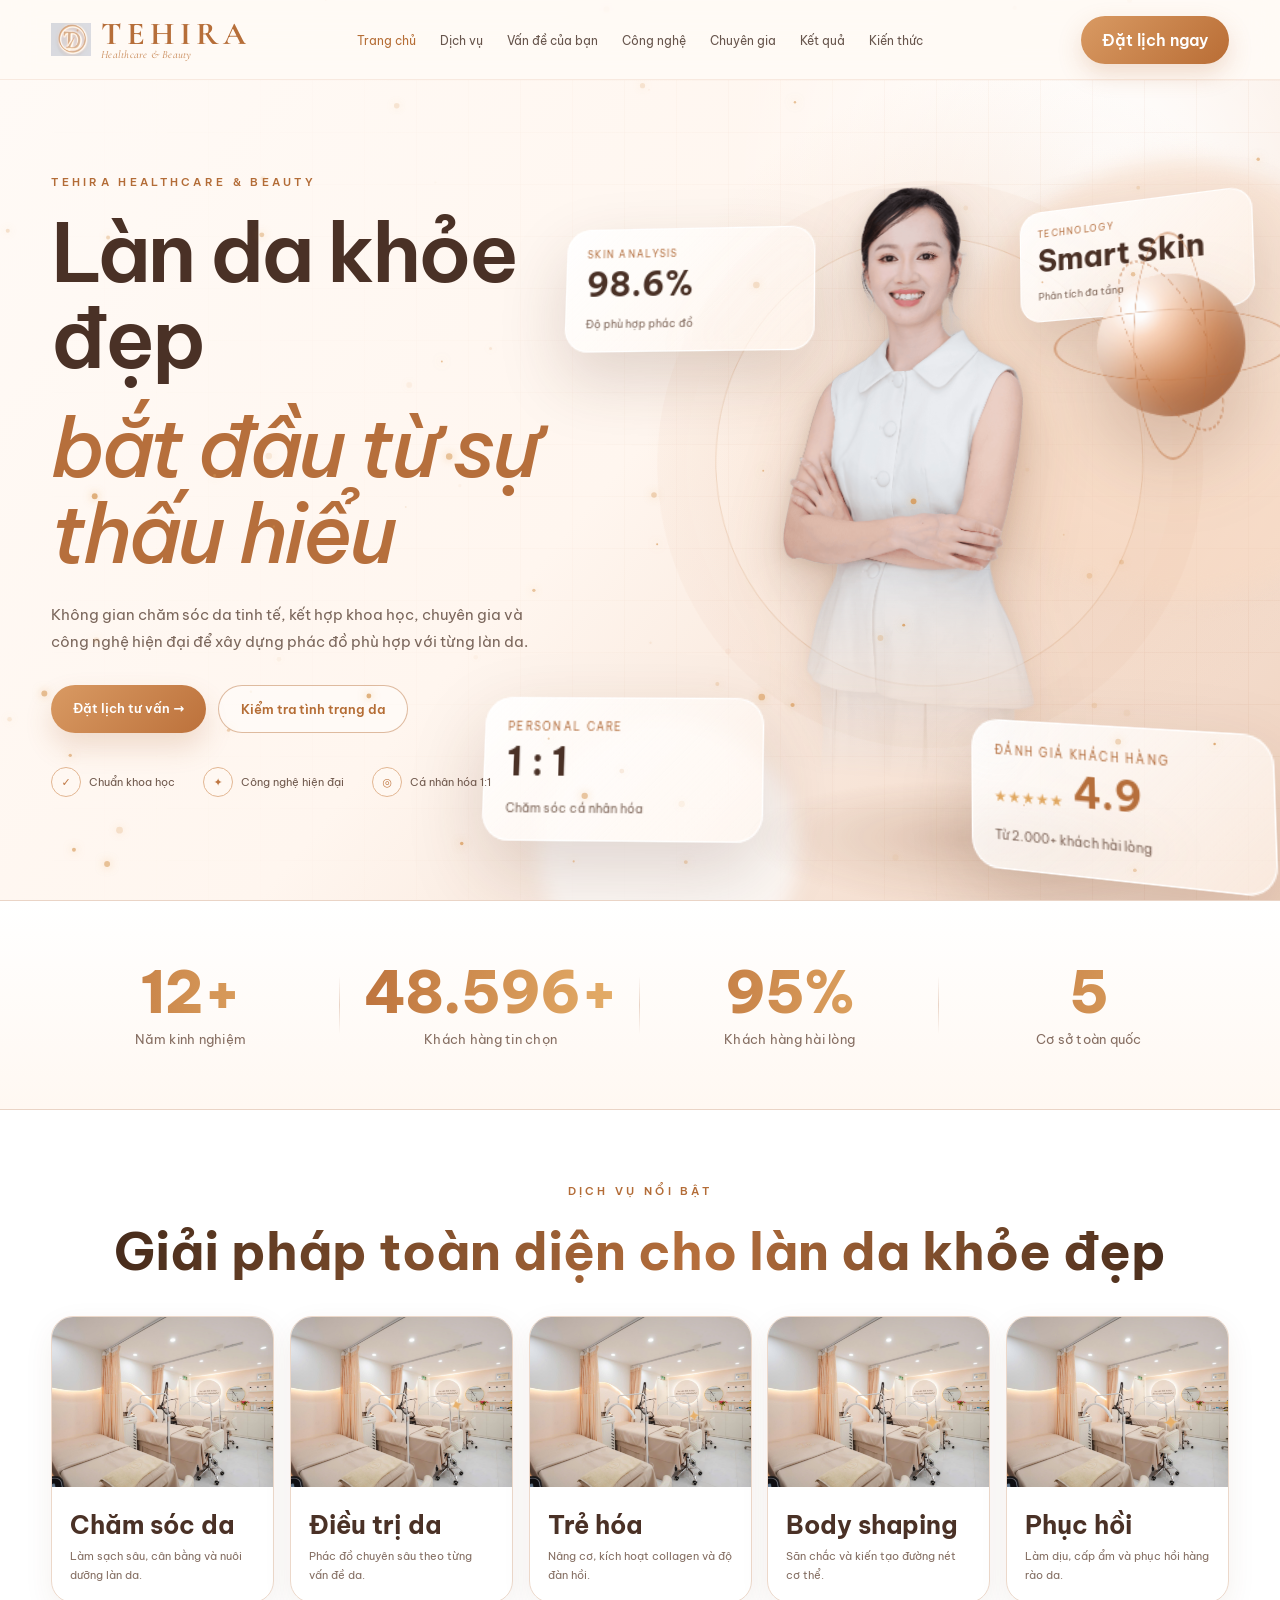
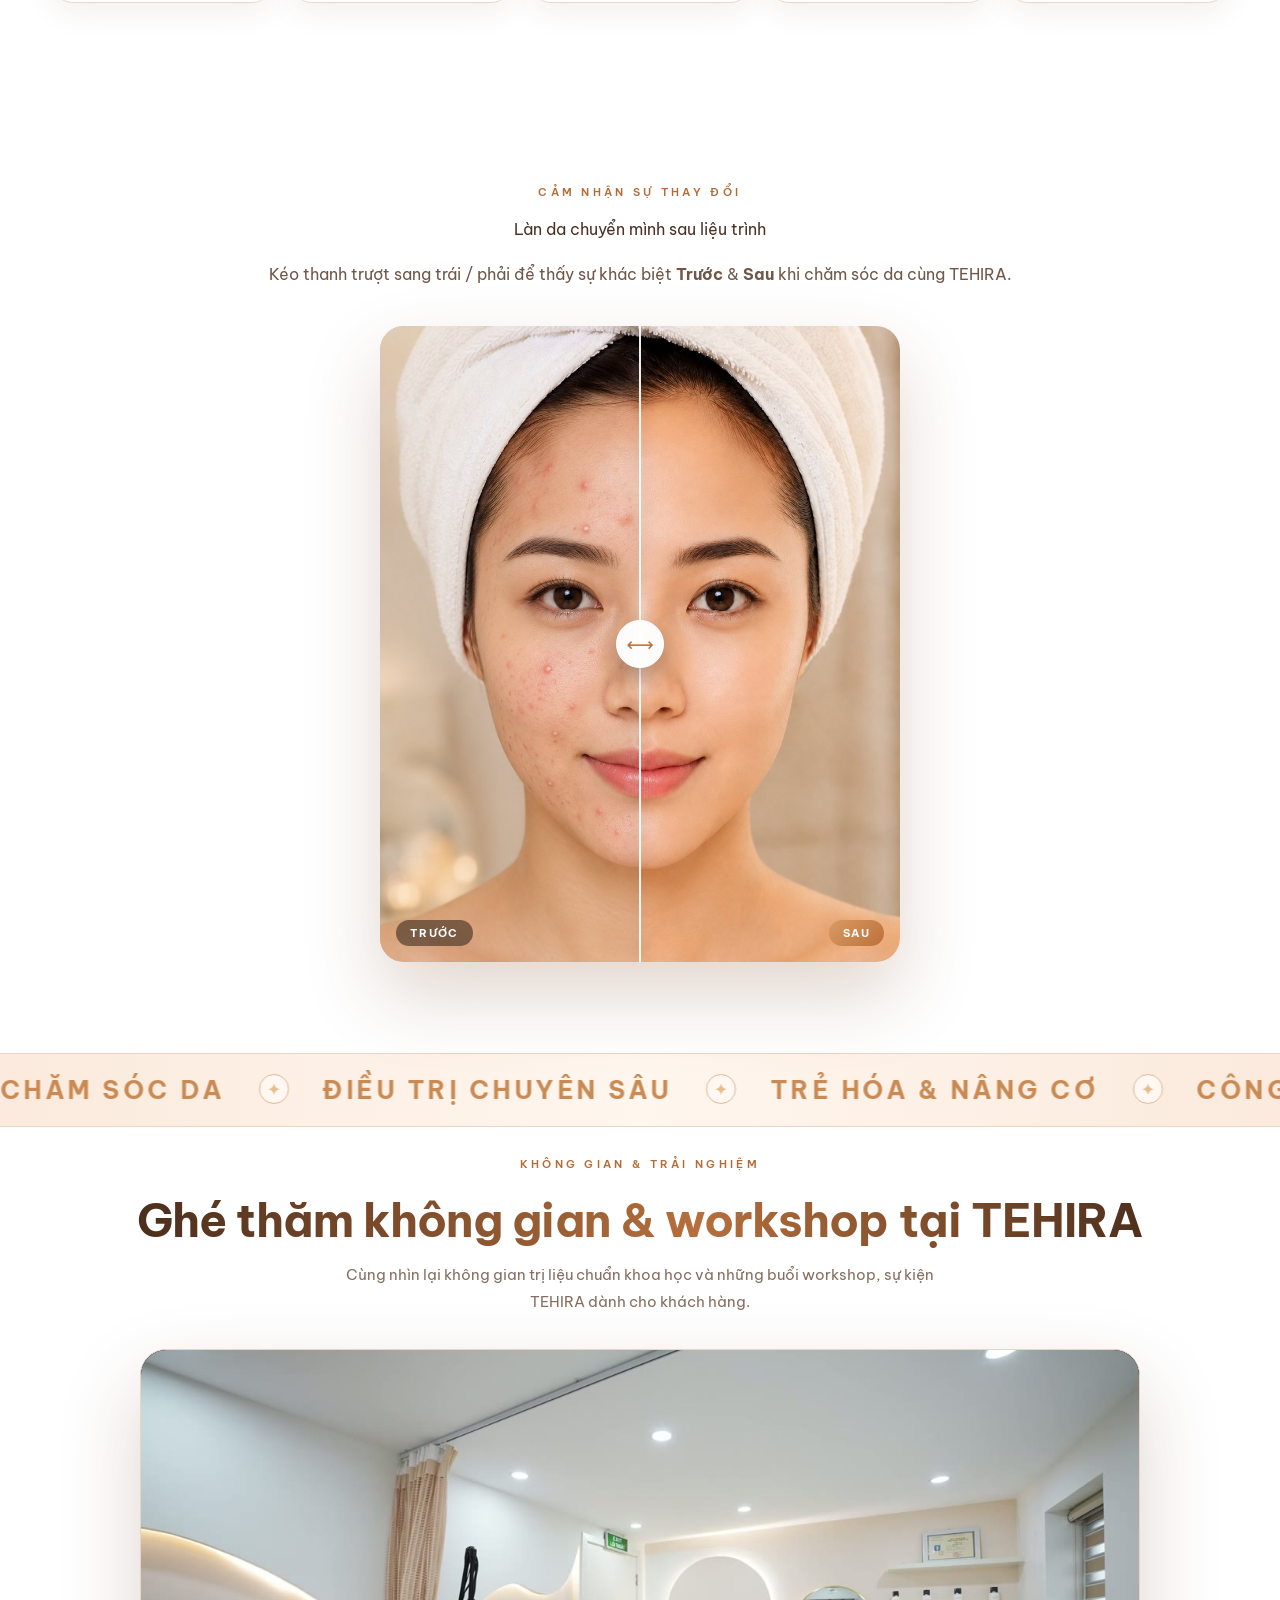
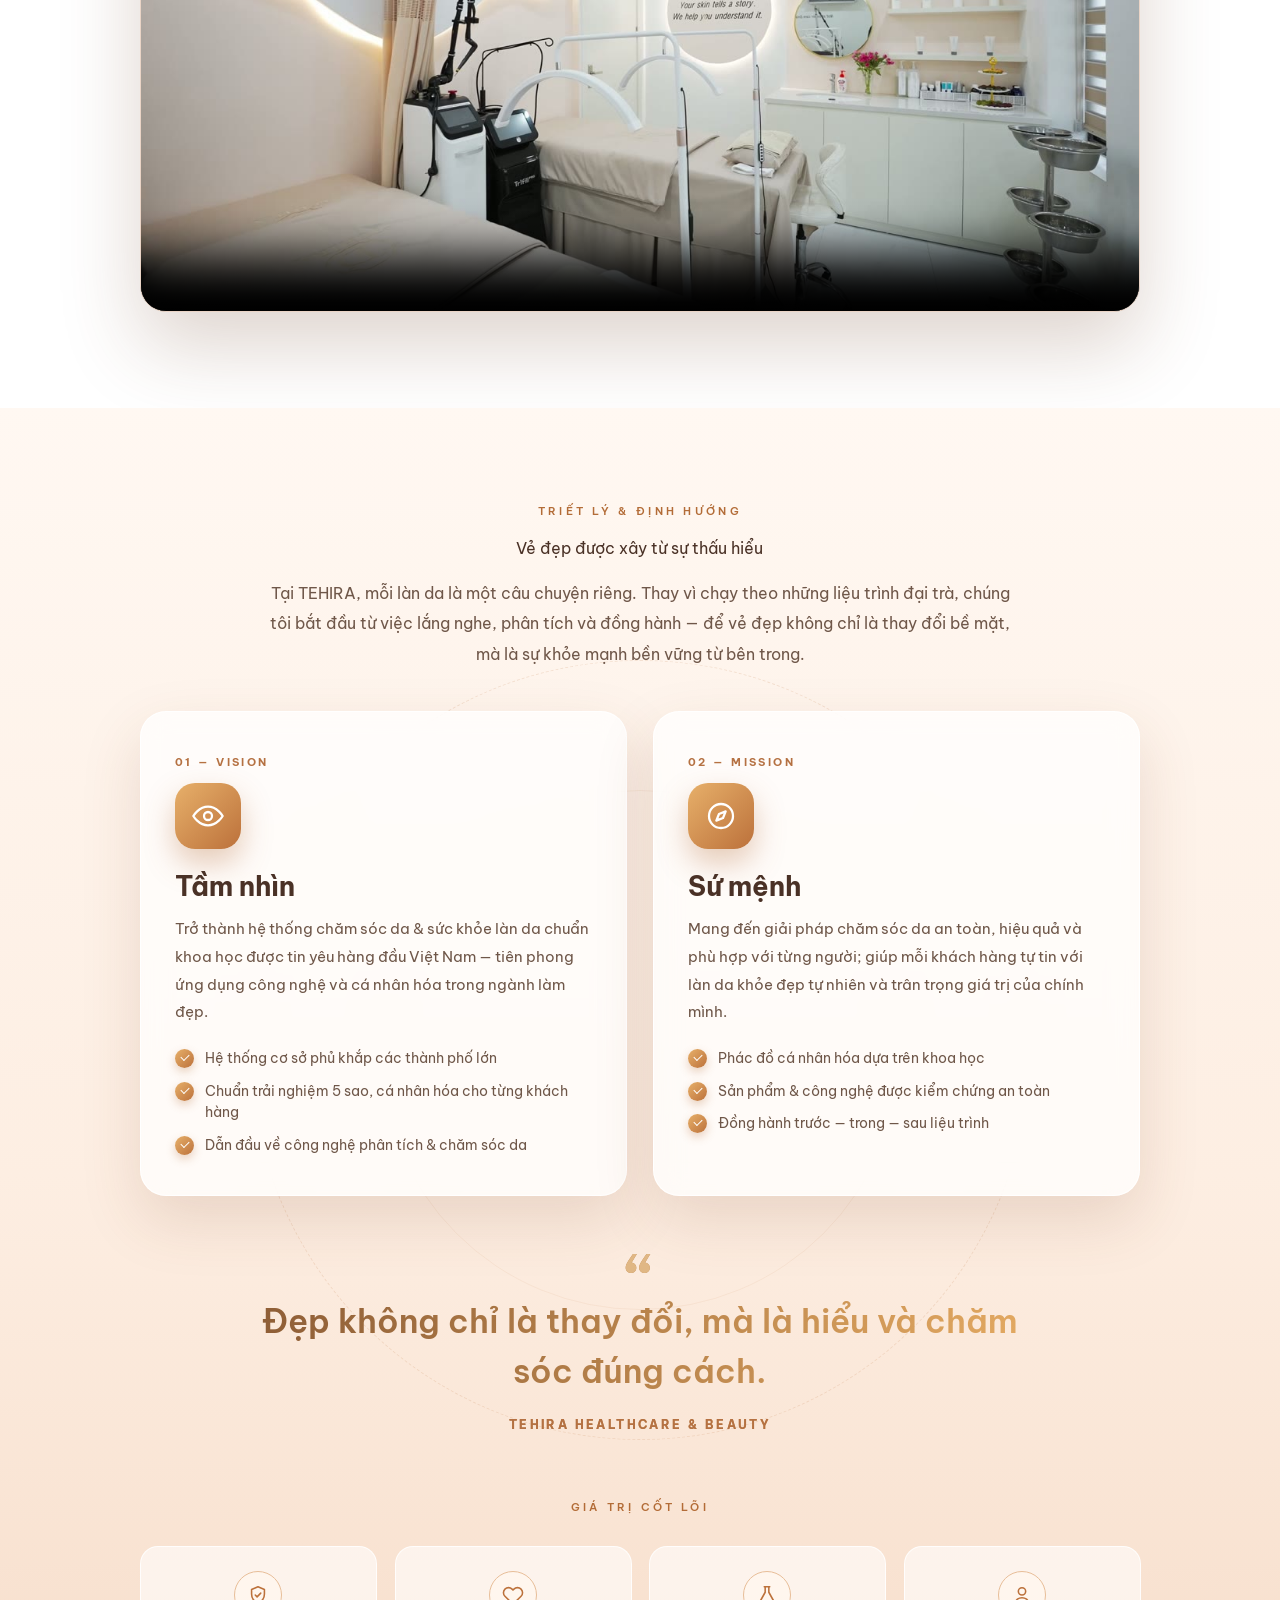
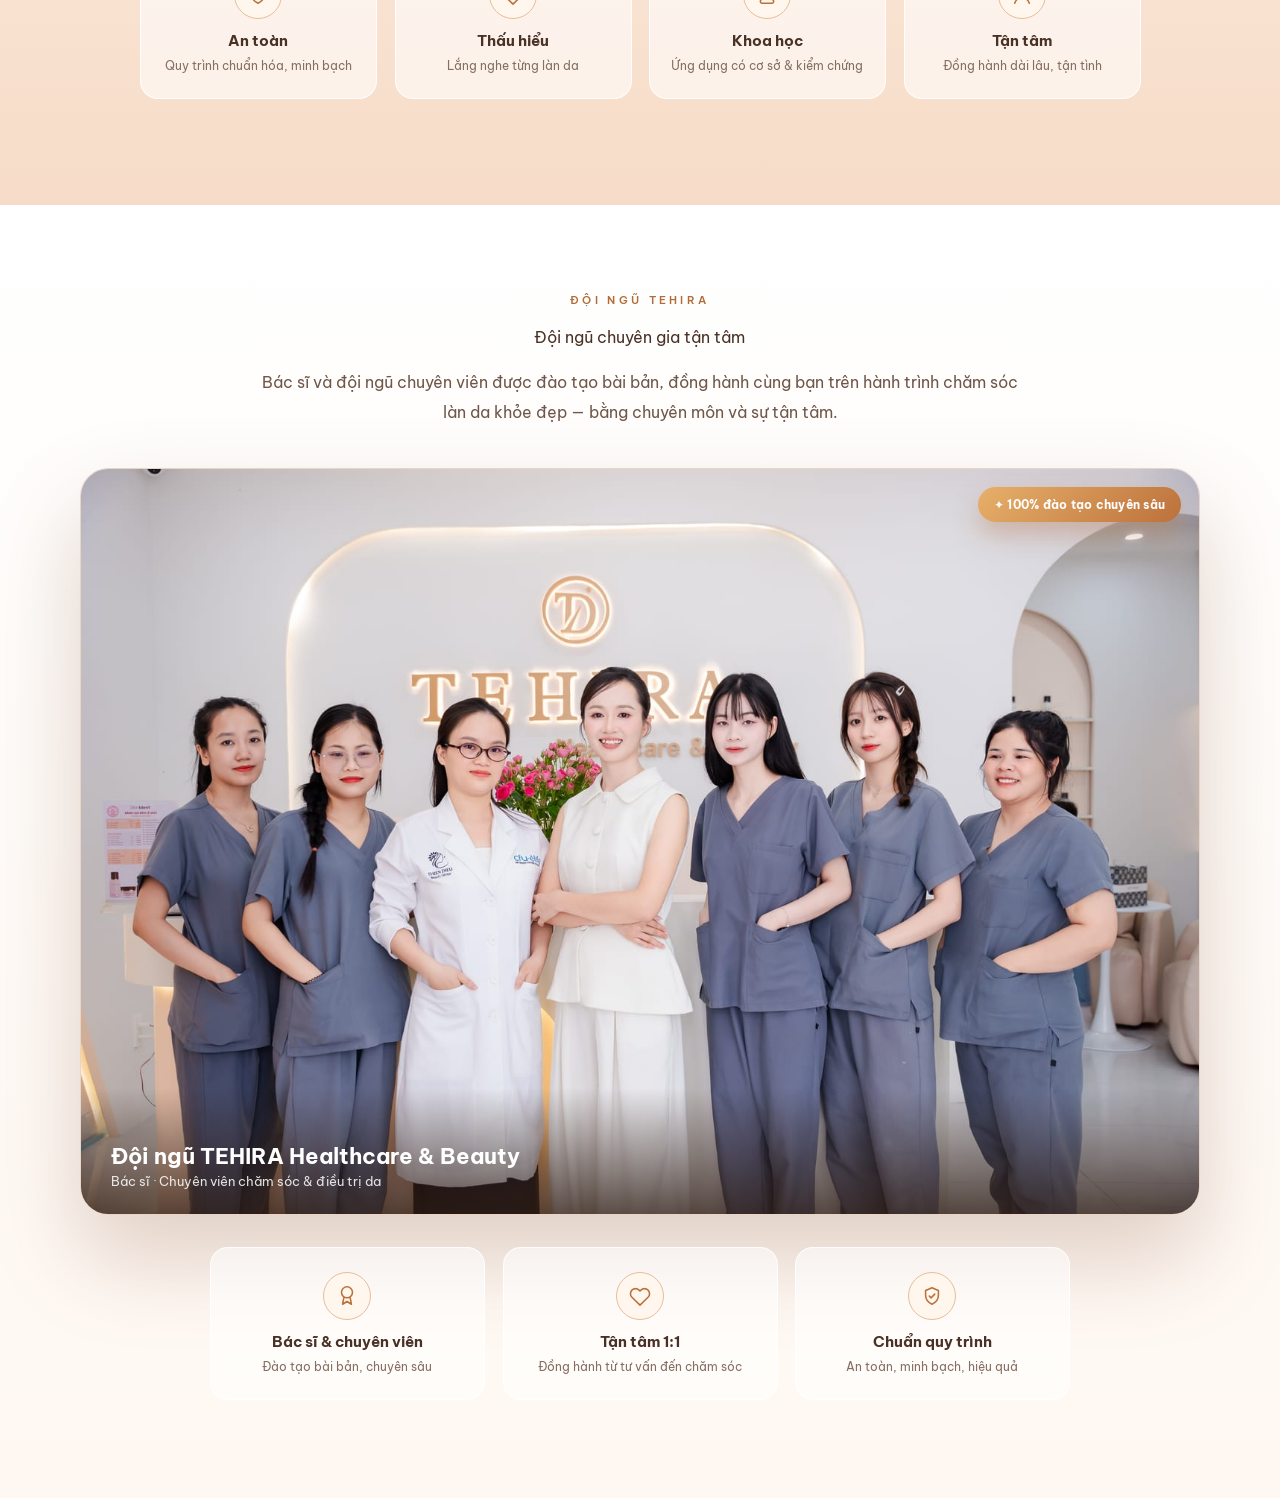
==== index.html @ 5f03ea93 "Noi gian dong tieu de hero (line-height 1.05) + tang khoang cach dong nghieng" ====
<!doctype html>
<html lang="vi">
<head>
<meta charset="utf-8" />
<meta name="viewport" content="width=device-width, initial-scale=1" />
<title>TEHIRA — 3D Hero V2</title>
<style>
@import url('https://fonts.googleapis.com/css2?family=Be+Vietnam+Pro:wght@300;400;500;600;700;800&family=Cormorant+Garamond:ital,wght@0,600;0,700;1,500;1,600&display=swap');
:root{--ivory:#fffaf6;--peach:#f5ded0;--gold:#c98954;--brown:#4a3126;--muted:#866e62;--line:#ead4c6}
*{box-sizing:border-box} html,body{margin:0;background:var(--ivory);color:var(--brown);font-family:'Be Vietnam Pro',system-ui,Arial,sans-serif} body{overflow-x:clip}
a{text-decoration:none;color:inherit}.container{width:min(1420px,92vw);margin:auto}
.header{height:80px;display:flex;align-items:center;border-bottom:1px solid rgba(201,137,84,.14);background:rgba(255,250,246,.9);backdrop-filter:blur(18px);position:sticky;top:0;z-index:100}
.nav{display:flex;align-items:center;gap:28px;position:relative;justify-content:space-between}.brand{display:flex;align-items:center;gap:10px}.brand img{width:40px;height:40px;object-fit:contain}.brand b{font-family:'Cormorant Garamond',Georgia,serif;font-weight:700;font-size:32px;letter-spacing:.16em;color:#b66e39;line-height:1}.brand small{display:block;font-family:'Cormorant Garamond',Georgia,serif;font-style:italic;font-size:11px;letter-spacing:.02em;color:#c5834e;margin-top:-2px}
.links{display:flex;gap:24px;font-size:12px;color:#67554c;position:absolute;left:50%;top:50%;transform:translate(-50%,-50%)}.links a:first-child{color:#b56d35}.book{padding:14px 21px;border-radius:999px;background:linear-gradient(135deg,#d99a63,#b96d35);color:#fff;font-weight:600;box-shadow:0 10px 25px rgba(185,109,53,.22)}
.hero{min-height:calc(100vh - 80px);display:flex;align-items:center;position:relative;isolation:isolate;overflow:hidden;background:
radial-gradient(circle at 78% 42%,rgba(232,173,128,.30),transparent 32%),
radial-gradient(circle at 86% 12%,#fff 0,rgba(255,255,255,0) 28%),
linear-gradient(130deg,#fffaf6 0%,#fff6ef 48%,#efd2bf 100%)}
.hero:before{content:"";position:absolute;inset:0;background-image:linear-gradient(rgba(188,113,61,.05) 1px,transparent 1px),linear-gradient(90deg,rgba(188,113,61,.05) 1px,transparent 1px);background-size:52px 52px;mask-image:linear-gradient(90deg,transparent 0,rgba(0,0,0,.4) 45%,#000 100%);z-index:-2}
.blob{position:absolute;border-radius:50%;filter:blur(10px);pointer-events:none}.blob.a{width:440px;height:440px;right:-120px;top:80px;background:rgba(247,219,197,.55)}.blob.b{width:260px;height:260px;left:42%;bottom:-80px;background:rgba(255,255,255,.75)}
.grid{display:grid;grid-template-columns:.9fr 1.1fr;gap:44px;align-items:center;padding:64px 0 72px}.copy{position:relative;z-index:12}.eyebrow{font-size:11px;font-weight:600;letter-spacing:.30em;color:#b36c37;margin-bottom:20px}.copy h1{font-family:'Be Vietnam Pro',sans-serif;font-size:clamp(58px,6.4vw,94px);font-weight:600;line-height:1.05;letter-spacing:-.035em;margin:0 0 25px}.copy h1 em{font-weight:500;color:#b66f3c;display:inline-block;margin-top:.28em}.lead{font-size:15px;line-height:1.8;max-width:620px;color:#7b675c}.actions{display:flex;gap:12px;margin-top:30px}.btn{padding:15px 22px;border-radius:999px;background:linear-gradient(135deg,#d99a63,#bc713b);color:#fff;font-weight:600;font-size:13px;box-shadow:0 14px 28px rgba(171,94,42,.19)}.btn.alt{background:rgba(255,255,255,.42);color:#b56d35;border:1px solid rgba(181,109,53,.45);box-shadow:none;backdrop-filter:blur(10px)}
.points{display:flex;gap:28px;margin-top:34px;font-size:11px;color:#70594d}.point{display:flex;gap:8px;align-items:center}.dot{width:30px;height:30px;border:1px solid #e2b692;border-radius:50%;display:grid;place-items:center;color:#bf7742;background:#fff8f2}

/* REAL, OBVIOUS CSS 3D SCENE */
.stage{height:min(720px,76vh);min-height:590px;position:relative;perspective:1100px;perspective-origin:48% 42%;cursor:grab;touch-action:pan-y}.stage:active{cursor:grabbing}
.scene{position:absolute;inset:4% 1% 2%;transform-style:preserve-3d;transform:rotateX(6deg) rotateY(-12deg);will-change:transform;transition:transform .06s linear}
.floor{position:absolute;left:8%;right:2%;bottom:2%;height:42%;transform:rotateX(72deg) translateZ(-120px);transform-origin:bottom;background:radial-gradient(ellipse at center,rgba(125,70,38,.20),transparent 64%);filter:blur(2px);opacity:.9}
.halo{position:absolute;left:11%;top:6%;width:76%;height:76%;border:1px solid rgba(201,137,84,.26);border-radius:50%;transform:translateZ(-90px) rotateY(10deg);box-shadow:0 0 0 32px rgba(255,255,255,.04),0 0 0 64px rgba(201,137,84,.04)}
.panel{position:absolute;left:13%;top:5%;width:74%;height:90%;transform-style:preserve-3d;transform:translateZ(60px)}
.panel:before,.panel:after{display:none}
.panel img{width:100%;height:100%;display:block;object-fit:contain;object-position:center bottom;filter:drop-shadow(0 26px 30px rgba(100,54,30,.22)) drop-shadow(0 4px 8px rgba(100,54,30,.14));-webkit-mask-image:linear-gradient(to bottom,#000 62%,rgba(0,0,0,.35) 84%,transparent 97%);mask-image:linear-gradient(to bottom,#000 62%,rgba(0,0,0,.35) 84%,transparent 97%)}
.panel .wash,.panel .shine{display:none}
.logo-float{display:none;position:absolute;left:22%;top:16%;padding:10px 18px;border-radius:999px;background:rgba(255,249,245,.78);border:1px solid rgba(255,255,255,.9);backdrop-filter:blur(12px);transform:translateZ(165px);box-shadow:0 16px 35px rgba(83,46,26,.16);font-family:'Be Vietnam Pro',sans-serif;font-weight:700;letter-spacing:.16em;color:#a76539}
.orb{position:absolute;right:-4%;top:22%;width:175px;height:175px;transform-style:preserve-3d;transform:translateZ(235px);filter:drop-shadow(0 30px 28px rgba(104,57,31,.23));animation:floatOrb 4.7s ease-in-out infinite}@keyframes floatOrb{50%{transform:translateZ(235px) translateY(-18px)}}
.orb-core{position:absolute;inset:33px;border-radius:50%;background:radial-gradient(circle at 28% 25%,#fff 0 6%,#ffd9bf 18%,#e8a06f 52%,#a75e38 100%);box-shadow:inset -25px -30px 46px rgba(87,41,21,.26),inset 15px 15px 30px rgba(255,255,255,.7)}
.ring{position:absolute;inset:0;border:2px solid rgba(190,111,58,.44);border-radius:50%;transform-style:preserve-3d}.ring.r1{transform:rotateX(72deg);animation:r1 6s linear infinite}.ring.r2{transform:rotateY(72deg);animation:r2 8.5s linear infinite}.ring.r3{inset:16px;border-style:dashed;transform:rotateX(45deg) rotateY(58deg);animation:r3 10s linear infinite}@keyframes r1{to{transform:rotateX(72deg) rotateZ(360deg)}}@keyframes r2{to{transform:rotateY(72deg) rotateZ(-360deg)}}@keyframes r3{to{transform:rotateX(45deg) rotateY(58deg) rotateZ(360deg)}}
.card3d{position:absolute;width:205px;padding:15px 16px;border-radius:20px;background:linear-gradient(135deg,rgba(255,255,255,.90),rgba(255,245,237,.64));border:1px solid rgba(255,255,255,.94);backdrop-filter:blur(14px);box-shadow:0 22px 55px rgba(85,46,26,.18);transform-style:preserve-3d}.card3d small{display:block;color:#b57142;font-size:8px;letter-spacing:.16em}.card3d strong{display:block;font-family:'Be Vietnam Pro',sans-serif;font-size:27px;margin:3px 0}.card3d span{font-size:9px;color:#80685b}.c1{left:11%;top:19%;transform:translateZ(260px) rotateY(8deg);animation:f1 5s ease-in-out infinite}.c2{right:-2%;top:12%;transform:translateZ(115px) rotateY(-12deg);animation:f2 5.8s ease-in-out infinite}.c3{left:8%;bottom:8%;transform:translateZ(320px) rotateY(10deg);animation:f3 5.3s ease-in-out infinite}@keyframes f1{50%{transform:translateZ(260px) translateY(-14px) rotateY(8deg)}}@keyframes f2{50%{transform:translateZ(115px) translateY(12px) rotateY(-12deg)}}@keyframes f3{50%{transform:translateZ(320px) translateY(-12px) rotateY(10deg)}}.c4{right:1%;bottom:6%;transform:translateZ(300px) rotateY(-9deg);animation:f4 5.6s ease-in-out infinite}.c4 strong{color:#b66f3c}.c4 .stars{color:#e0a760;letter-spacing:2px}@keyframes f4{50%{transform:translateZ(300px) translateY(-13px) rotateY(-9deg)}}
.depth-label{display:none;position:absolute;right:6%;bottom:7%;transform:translateZ(360px);padding:9px 13px;border-radius:999px;background:#4d3127;color:#fff;font-size:9px;letter-spacing:.08em;box-shadow:0 14px 30px rgba(53,29,18,.26)}
.mouse-hint{position:absolute;right:1%;bottom:1%;font-size:10px;letter-spacing:.08em;color:#a56d4a;display:none;align-items:center;gap:8px}.mouse-hint i{width:34px;height:1px;background:#c78856;display:block}

.after{padding:74px 0 100px;background:#fff;position:relative}.after .eyebrow{text-align:center}
.orbit-fx{position:fixed;inset:0;pointer-events:none;overflow:visible;z-index:35}
.ostar{position:absolute;left:0;top:0;color:#e7b06a;text-shadow:0 0 11px rgba(224,167,96,.95),0 0 3px #fff;will-change:transform,opacity;line-height:1}
.service{transition:box-shadow .5s ease,transform .5s ease}
.service.sparkled{animation:cardPop .8s ease}
@keyframes cardPop{0%{box-shadow:0 10px 30px rgba(105,60,34,.07);transform:translateY(0)}38%{box-shadow:0 20px 48px rgba(190,111,58,.34),0 0 0 2px rgba(224,167,96,.4);transform:translateY(-6px)}100%{box-shadow:0 10px 30px rgba(105,60,34,.07);transform:translateY(0)}}
.video-sec{padding:30px 0 96px;background:#fff}
.video-sec .h2{font-family:'Be Vietnam Pro',sans-serif;font-size:clamp(30px,4vw,46px);font-weight:700;text-align:center;margin:6px 0 12px;letter-spacing:-.02em}
.video-sec .lead{max-width:640px;margin:0 auto;text-align:center;color:var(--muted)}
.video-wrap{position:relative;max-width:1000px;margin:34px auto 0;border-radius:26px;overflow:hidden;background:#1a1310;box-shadow:0 34px 80px rgba(105,60,34,.22);border:1px solid var(--line);aspect-ratio:16/9}
.video-wrap video{width:100%;height:100%;display:block;object-fit:cover}
@media(max-width:700px){.video-wrap{border-radius:18px}}.after h2{font-family:'Be Vietnam Pro',sans-serif;font-size:52px;text-align:center;margin:0 0 32px}.services{display:grid;grid-template-columns:repeat(5,1fr);gap:16px}.service{border:1px solid #ecd8ca;border-radius:22px;overflow:hidden;background:#fff;box-shadow:0 10px 30px rgba(105,60,34,.07)}.service img{width:100%;height:170px;object-fit:cover}.service div{padding:18px}.service h3{font-family:'Be Vietnam Pro',sans-serif;font-size:25px;margin:0 0 6px}.service p{font-size:11px;line-height:1.7;color:#846e62;margin:0}
@media(max-width:1050px){.links{display:none}.grid{grid-template-columns:1fr}.copy{text-align:center}.lead{margin:auto}.actions,.points{justify-content:center}.stage{height:620px}.scene{inset:0 4%}.copy h1{font-size:68px}}
@media(max-width:700px){.brand b{font-size:24px}.book{padding:11px 15px}.hero{min-height:auto}.grid{padding-top:40px}.copy h1{font-size:52px}.points{flex-wrap:wrap}.stage{height:470px;min-height:470px}.panel{left:11%;top:13%;width:78%;height:68%}.card3d{width:155px;padding:10px}.c1{left:0}.c2{right:0}.c3{left:4%;bottom:5%}.orb{width:130px;height:130px}.orb-core{inset:22px}.services{grid-template-columns:1fr 1fr}.service:last-child{display:none}}
/* ===== WOW LAYER: chuyển động toàn trang · reveal khi cuộn · ánh sáng theo con trỏ ===== */
html{scroll-behavior:smooth}
.scroll-prog{position:fixed;top:0;left:0;height:3px;width:0;z-index:200;background:linear-gradient(90deg,#e9c58f,#bc713b);box-shadow:0 0 14px rgba(191,119,66,.65);transition:width .12s linear}
.blob.a{animation:floatA 15s ease-in-out infinite}
.blob.b{animation:floatB 19s ease-in-out infinite}
@keyframes floatA{50%{transform:translate(-26px,34px) scale(1.08)}}
@keyframes floatB{50%{transform:translate(30px,-28px) scale(1.1)}}
/* Reveal khi cuộn */
.js [data-reveal]{opacity:0;transform:translateY(40px);transition:opacity 1.05s cubic-bezier(.2,.7,.15,1),transform 1.05s cubic-bezier(.2,.7,.15,1);will-change:opacity,transform}
.js [data-reveal="scale"]{transform:scale(.9)}
.js [data-reveal="left"]{transform:translateX(-48px)}
.js [data-reveal].in{opacity:1;transform:none}
/* Tiêu đề gradient sang trọng */
.after h2,.video-sec .h2{background:linear-gradient(92deg,#3a2418,#b66f3c 55%,#3a2418);-webkit-background-clip:text;background-clip:text;color:transparent}
/* Thẻ dịch vụ: nghiêng 3D + sheen theo chuột */
.services{perspective:1100px}
.service{position:relative;transition:transform .3s cubic-bezier(.2,.7,.2,1),box-shadow .35s ease;transform-style:preserve-3d}
.service:hover{box-shadow:0 34px 66px rgba(150,85,45,.24)}
.service .glow{position:absolute;inset:0;border-radius:22px;background:radial-gradient(240px 180px at var(--mx,50%) var(--my,10%),rgba(255,244,228,.5),transparent 62%);opacity:0;transition:opacity .3s;pointer-events:none;z-index:3}
.service:hover .glow{opacity:1}
.service img,.service>div{position:relative;z-index:1}
/* Entrance hero */
.js .hero .copy>*{opacity:0;transform:translateY(28px);animation:heroUp 1s cubic-bezier(.2,.7,.15,1) forwards}
.js .hero .copy>*:nth-child(2){animation-delay:.12s}
.js .hero .copy>*:nth-child(3){animation-delay:.22s}
.js .hero .copy>*:nth-child(4){animation-delay:.32s}
.js .hero .copy>*:nth-child(5){animation-delay:.42s}
.js .hero .stage{opacity:0;animation:heroFade 1.3s ease .25s forwards}
@keyframes heroUp{to{opacity:1;transform:none}}
@keyframes heroFade{to{opacity:1}}
@media(prefers-reduced-motion:reduce){.blob.a,.blob.b{animation:none!important}.js [data-reveal]{opacity:1!important;transform:none!important}.js .hero .copy>*,.js .hero .stage{opacity:1!important;animation:none!important;transform:none!important}}
/* ===== WOW LAYER 2: đếm số · con trỏ tuỳ biến · nút nam châm · tiêu đề theo chữ · marquee ===== */
.stats-band{background:linear-gradient(180deg,#fff,#fff8f2);padding:62px 0;border-top:1px solid var(--line);border-bottom:1px solid var(--line);position:relative;z-index:1}
.stats-band .container{display:grid;grid-template-columns:repeat(4,1fr);gap:20px}
.stat-item{text-align:center;position:relative}
.stat-item:not(:last-child)::after{content:"";position:absolute;right:-10px;top:50%;transform:translateY(-50%);width:1px;height:58px;background:linear-gradient(transparent,var(--line),transparent)}
.stat-item .num{font-family:'Be Vietnam Pro',sans-serif;font-weight:800;font-size:clamp(34px,4.6vw,58px);line-height:1;background:linear-gradient(92deg,#bc713b,#e6b06a);-webkit-background-clip:text;background-clip:text;color:transparent;letter-spacing:-.02em}
.stat-item .lbl{margin-top:10px;font-size:13px;color:var(--muted);letter-spacing:.02em}
@media(max-width:760px){.stats-band .container{grid-template-columns:1fr 1fr;gap:34px 20px}.stat-item:nth-child(2)::after{display:none}}
.marquee{overflow:hidden;padding:20px 0;background:linear-gradient(90deg,#fbeadd,#fff6ee,#fbeadd);border-top:1px solid var(--line);border-bottom:1px solid var(--line);--mq:40s}
.marquee-track{display:inline-flex;gap:34px;white-space:nowrap;will-change:transform;animation:mq var(--mq) linear infinite}
.marquee-track span{font-family:'Be Vietnam Pro',sans-serif;font-weight:700;font-size:clamp(15px,2.1vw,25px);color:#c98a54;letter-spacing:.14em}
.marquee-track .dot{color:#e6bd8c;letter-spacing:0;line-height:1;font-size:15px;text-indent:0}
.marquee:hover .marquee-track{animation-play-state:paused}
@keyframes mq{to{transform:translateX(-50%)}}
.btn{transition:transform .18s ease-out,box-shadow .3s ease}
.js .hero h1 .w{display:inline-block;opacity:0;transform:translateY(48px) rotate(3deg);animation:wordUp .95s cubic-bezier(.2,.75,.2,1) forwards}
@keyframes wordUp{to{opacity:1;transform:none}}
@media(prefers-reduced-motion:reduce){.marquee-track{animation:none!important}.js .hero h1 .w{opacity:1!important;transform:none!important;animation:none!important}}
/* ===== WOW LAYER 3: Tầm nhìn – Sứ mệnh · bụi vàng · vòng xoay ===== */
.js [data-reveal="right"]{transform:translateX(48px)}
.stardust{position:fixed;inset:0;pointer-events:none;z-index:1}
.vm-sec{position:relative;overflow:hidden;padding:96px 0 106px;background:linear-gradient(180deg,#fff8f2,#fdeee2 55%,#f6dcc8)}
.vm-sec .eyebrow{color:#b36c37}
.vm-orbit{position:absolute;top:46%;left:50%;width:780px;height:780px;transform:translate(-50%,-50%);pointer-events:none;opacity:.55;z-index:0}
.vm-orbit::before,.vm-orbit::after{content:"";position:absolute;inset:0;border-radius:50%;border:1px dashed rgba(191,119,66,.30);animation:spin 60s linear infinite}
.vm-orbit::after{inset:130px;border-style:solid;border-color:rgba(191,119,66,.15);animation:spin 42s linear infinite reverse}
@keyframes spin{to{transform:rotate(360deg)}}
.vm-grid{display:grid;grid-template-columns:1fr 1fr;gap:26px;max-width:1000px;margin:42px auto 0;position:relative;z-index:2}
.vm-card{background:rgba(255,255,255,.74);backdrop-filter:blur(14px);border:1px solid rgba(255,255,255,.92);border-radius:26px;padding:38px 34px;box-shadow:0 24px 60px rgba(120,68,38,.15);transition:transform .35s cubic-bezier(.2,.7,.2,1),box-shadow .35s ease}
.vm-card:hover{transform:translateY(-8px);box-shadow:0 42px 82px rgba(150,85,45,.24)}
.vm-ico{width:66px;height:66px;border-radius:20px;display:grid;place-items:center;background:linear-gradient(135deg,#e7b06a,#bc713b);color:#fff;box-shadow:0 14px 30px rgba(180,105,53,.34);margin-bottom:20px;animation:floatIco 4.6s ease-in-out infinite}
.vm-ico svg{width:32px;height:32px}
.vm-card:nth-child(2) .vm-ico{animation-delay:-2.2s}
@keyframes floatIco{50%{transform:translateY(-10px) rotate(-4deg)}}
.vm-card h3{font-family:'Be Vietnam Pro',sans-serif;font-size:27px;font-weight:700;margin:0 0 12px;color:#4a3126}
.vm-card p{font-size:15px;line-height:1.85;color:#6f5749;margin:0}
.values{display:grid;grid-template-columns:repeat(4,1fr);gap:18px;max-width:1000px;margin:32px auto 0;position:relative;z-index:2}
.value{text-align:center;background:rgba(255,255,255,.58);border:1px solid rgba(255,255,255,.82);border-radius:18px;padding:24px 14px;transition:transform .3s ease,background .3s ease,box-shadow .3s ease}
.value:hover{transform:translateY(-6px);background:#fff;box-shadow:0 20px 44px rgba(150,85,45,.16)}
.value .vi{width:48px;height:48px;margin:0 auto 12px;border-radius:50%;display:grid;place-items:center;background:#fff6ee;border:1px solid #e7bd98;color:#bc713b;animation:floatIco 5s ease-in-out infinite}
.value .vi svg{width:22px;height:22px}
.value:nth-child(2) .vi{animation-delay:-1.2s}.value:nth-child(3) .vi{animation-delay:-2.4s}.value:nth-child(4) .vi{animation-delay:-3.6s}
.value b{display:block;font-size:15px;color:#4a3126;margin-bottom:4px}
.value span{font-size:12px;color:var(--muted)}
@media(max-width:760px){.vm-grid{grid-template-columns:1fr}.values{grid-template-columns:1fr 1fr}.vm-orbit{width:520px;height:520px}}
@media(prefers-reduced-motion:reduce){.vm-orbit::before,.vm-orbit::after,.vm-ico,.value .vi{animation:none!important}.stardust{display:none}}
.vm-lead{max-width:760px;margin:20px auto 4px;text-align:center;font-size:16px;line-height:1.9;color:#6f5749;position:relative;z-index:2}
.vm-tag{display:inline-block;font-size:11px;font-weight:700;letter-spacing:.22em;color:#b57142;margin-bottom:14px}
.vm-list{list-style:none;margin:22px 0 0;padding:0;display:grid;gap:11px}
.vm-list li{position:relative;padding-left:30px;font-size:14px;line-height:1.55;color:#6f5749}
.vm-list li::before{content:"";position:absolute;left:0;top:1px;width:19px;height:19px;border-radius:50%;background:linear-gradient(135deg,#e7b06a,#bc713b);box-shadow:0 4px 10px rgba(180,105,53,.3)}
.vm-list li::after{content:"";position:absolute;left:6px;top:6px;width:7px;height:4px;border-left:1.7px solid #fff;border-bottom:1.7px solid #fff;transform:rotate(-45deg)}
.vm-quote{position:relative;z-index:2;max-width:840px;margin:58px auto;text-align:center;padding:8px 20px;font-family:'Be Vietnam Pro',sans-serif;font-size:clamp(22px,3vw,33px);font-weight:600;line-height:1.5;background:linear-gradient(92deg,#8a5a34,#e6ac63,#8a5a34);background-size:200% auto;-webkit-background-clip:text;background-clip:text;color:transparent;animation:shimmer 6s linear infinite}
@keyframes shimmer{to{background-position:200% center}}
.vm-quote .qm{display:block;font-size:66px;line-height:.5;color:#e0b784;-webkit-text-fill-color:#e0b784;margin-bottom:2px}
.vm-quote cite{display:block;margin-top:20px;font-size:12px;font-weight:700;letter-spacing:.2em;font-style:normal;color:#b57142;-webkit-text-fill-color:#b57142}
@media(prefers-reduced-motion:reduce){.vm-quote{animation:none!important}}
/* ===== WOW LAYER 4: preloader · before/after · cursor sparkle ===== */
.no-scroll{overflow:hidden!important}
.preloader{position:fixed;inset:0;z-index:9999;background:radial-gradient(120% 120% at 50% 42%,#fffaf6,#f6ddc9 68%,#e9cbb2);display:flex;flex-direction:column;align-items:center;justify-content:center;gap:14px;transition:opacity .85s ease,transform .85s cubic-bezier(.7,0,.3,1)}
.preloader.done{opacity:0;transform:scale(1.05);pointer-events:none}
.pl-canvas{width:min(680px,92vw);height:230px;display:block}
.pl-sub{font-size:12px;letter-spacing:.42em;color:#b57142;font-weight:600;opacity:0;animation:plSub 1s ease 1.2s forwards}
.pl-skip{position:absolute;bottom:26px;font-size:11px;letter-spacing:.18em;color:#c8a17f;opacity:0;animation:plSub 1s ease 2s forwards}
@keyframes plSub{to{opacity:1}}
.ba-sec{padding:82px 0 92px;background:#fff;position:relative;z-index:1}
.ba{position:relative;max-width:520px;margin:36px auto 0;aspect-ratio:9/11;border-radius:24px;overflow:hidden;box-shadow:0 34px 74px rgba(120,68,38,.22);--pos:50%;cursor:ew-resize;user-select:none;touch-action:none}
.ba img{position:absolute;inset:0;width:100%;height:100%;object-fit:cover;display:block;pointer-events:none}
.ba-before{position:absolute;inset:0;clip-path:inset(0 calc(100% - var(--pos)) 0 0)}
.ba-before img{filter:none}
.ba-divider{position:absolute;top:0;bottom:0;left:var(--pos);width:2px;background:rgba(255,255,255,.92);box-shadow:0 0 16px rgba(0,0,0,.28);transform:translateX(-1px)}
.ba-handle{position:absolute;top:50%;left:50%;transform:translate(-50%,-50%);width:48px;height:48px;border-radius:50%;background:rgba(255,255,255,.96);color:#bc713b;display:grid;place-items:center;font-size:19px;box-shadow:0 10px 24px rgba(0,0,0,.28);border:1px solid #fff}
.ba-label{position:absolute;bottom:16px;padding:6px 14px;border-radius:999px;font-size:11px;font-weight:700;letter-spacing:.12em;color:#fff;pointer-events:none}
.ba-l-before{left:16px;background:rgba(30,20,14,.5);backdrop-filter:blur(4px)}
.ba-l-after{right:16px;background:linear-gradient(135deg,#d99a63,#bc713b)}
@media(prefers-reduced-motion:reduce){.pl-sub,.pl-skip{animation:none!important;opacity:1}}
/* ===== Đội ngũ ===== */
.team-sec{position:relative;overflow:hidden;padding:88px 0 98px;background:linear-gradient(180deg,#fff,#fff8f2);scroll-margin-top:96px}
.team-figure{position:relative;max-width:1120px;margin:40px auto 0;border-radius:28px;overflow:hidden;box-shadow:0 42px 92px rgba(120,68,38,.24);border:1px solid var(--line)}
.team-figure img{width:100%;display:block;transition:transform 1.3s cubic-bezier(.2,.7,.2,1)}
.team-figure:hover img{transform:scale(1.045)}
.team-figure figcaption{position:absolute;left:0;right:0;bottom:0;padding:54px 30px 24px;background:linear-gradient(transparent,rgba(45,26,15,.74));color:#fff}
.team-figure figcaption b{font-family:'Be Vietnam Pro',sans-serif;font-weight:700;font-size:clamp(17px,2.2vw,22px);display:block}
.team-figure figcaption span{font-size:13px;opacity:.86}
.team-badge{position:absolute;top:18px;right:18px;z-index:2;background:linear-gradient(135deg,#e7b06a,#bc713b);color:#fff;padding:10px 16px;border-radius:999px;font-size:12px;font-weight:700;letter-spacing:.02em;box-shadow:0 12px 26px rgba(180,105,53,.34)}
@media(max-width:700px){.team-figure{border-radius:18px}.team-figure figcaption{padding:40px 18px 16px}}
</style>
<script>document.documentElement.classList.add('js')</script>
</head>
<body>
<div class="preloader" id="preloader"><canvas class="pl-canvas"></canvas><div class="pl-sub">HEALTHCARE &amp; BEAUTY</div><div class="pl-skip">Chạm để bỏ qua</div></div>
<script>
(function(){
  var pl=document.getElementById('preloader'); if(!pl) return;
  var cv=pl.querySelector('.pl-canvas'), ctx=cv.getContext('2d');
  var RM=matchMedia('(prefers-reduced-motion:reduce)').matches;
  document.documentElement.classList.add('no-scroll');
  var ended=false;
  function finish(){ if(ended)return; ended=true; pl.classList.add('done'); document.documentElement.classList.remove('no-scroll'); setTimeout(function(){pl&&pl.remove();},900); }
  if(RM){ setTimeout(finish,500); return; }
  var dpr=Math.min(2,window.devicePixelRatio||1), W,H;
  (function(){var r=cv.getBoundingClientRect();W=cv.width=Math.max(1,r.width*dpr);H=cv.height=Math.max(1,r.height*dpr);})();
  pl.addEventListener('click',finish);
  setTimeout(finish,4800);
  function run(){
    var off=document.createElement('canvas'),octx=off.getContext('2d'); off.width=W; off.height=H;
    octx.fillStyle='#000'; octx.textAlign='center'; octx.textBaseline='middle';
    try{octx.letterSpacing=(0.09*H/230*dpr)+'px';}catch(_){}
    var fs=Math.floor(H*0.72); octx.font="700 "+fs+"px 'Cormorant Garamond',Georgia,serif";
    while(octx.measureText('TEHIRA').width>W*0.9 && fs>10){fs-=4;octx.font="700 "+fs+"px 'Cormorant Garamond',Georgia,serif";}
    octx.fillText('TEHIRA',W/2,H/2);
    var data=octx.getImageData(0,0,W,H).data, targets=[], step=Math.max(3,Math.floor(5*dpr));
    for(var y=0;y<H;y+=step)for(var x=0;x<W;x+=step){ if(data[(y*W+x)*4+3]>128) targets.push([x,y]); }
    var parts=targets.map(function(t){return {tx:t[0],ty:t[1],x:Math.random()*W,y:Math.random()*H,r:(Math.random()*1.3+0.6)*dpr,dl:Math.random()*0.45};});
    var start=null; ctx.shadowColor='rgba(224,167,96,.9)';
    (function frame(ts){ if(start==null)start=ts; var el=(ts-start)/1000; ctx.clearRect(0,0,W,H);
      for(var i=0;i<parts.length;i++){var p=parts[i]; if(el>p.dl){p.x+=(p.tx-p.x)*0.11; p.y+=(p.ty-p.y)*0.11;}
        var prog=Math.max(0,Math.min(1,(el-p.dl)/1.4));
        ctx.beginPath(); ctx.arc(p.x,p.y,p.r,0,6.3); ctx.fillStyle='rgba(200,138,80,'+(0.45+0.55*prog)+')'; ctx.shadowBlur=6*dpr; ctx.fill(); }
      if(el<3.1 && !ended) requestAnimationFrame(frame); else finish();
    })();
  }
  if(document.fonts&&document.fonts.load){ var did=false; var go=function(){if(did)return;did=true;run();}; document.fonts.load("700 80px 'Cormorant Garamond'").then(go).catch(go); setTimeout(go,650); }
  else run();
})();
</script>
<div class="scroll-prog"></div><canvas class="stardust" aria-hidden="true"></canvas>
<header class="header"><div class="container nav"><a class="brand" href="#"><img src="assets/tehira-mark.png" alt="TEHIRA"><div><b>TEHIRA</b><small>Healthcare & Beauty</small></div></a><nav class="links"><a href="index.html">Trang chủ</a><a href="dich-vu.html">Dịch vụ</a><a href="van-de-cua-ban.html">Vấn đề của bạn</a><a href="cong-nghe.html">Công nghệ</a><a href="#doi-ngu">Chuyên gia</a><a href="ket-qua.html">Kết quả</a><a href="kien-thuc.html">Kiến thức</a></nav><a class="book" href="dat-lich.html">Đặt lịch ngay</a></div></header>
<section class="hero">
<div class="blob a"></div><div class="blob b"></div>
<div class="container grid">
  <div class="copy">
    <div class="eyebrow">TEHIRA HEALTHCARE & BEAUTY</div>
    <h1>Làn da khỏe đẹp<br><em>bắt đầu từ sự thấu hiểu</em></h1>
    <p class="lead">Không gian chăm sóc da tinh tế, kết hợp khoa học, chuyên gia và công nghệ hiện đại để xây dựng phác đồ phù hợp với từng làn da.</p>
    <div class="actions"><a class="btn" href="dat-lich.html">Đặt lịch tư vấn →</a><a class="btn alt" href="van-de-cua-ban.html">Kiểm tra tình trạng da</a></div>
    <div class="points"><div class="point"><span class="dot">✓</span>Chuẩn khoa học</div><div class="point"><span class="dot">✦</span>Công nghệ hiện đại</div><div class="point"><span class="dot">◎</span>Cá nhân hóa 1:1</div></div>
  </div>
  <div class="stage" id="stage">
    <div class="scene" id="scene">
      <div class="floor"></div><div class="halo"></div>
      <div class="panel"><img src="assets/hero-person.png" alt="Chuyên viên TEHIRA"></div>
      <div class="logo-float">TEHIRA • 3D EXPERIENCE</div>
      <div class="orb"><span class="orb-core"></span><span class="ring r1"></span><span class="ring r2"></span><span class="ring r3"></span></div>
      <div class="card3d c1"><small>SKIN ANALYSIS</small><strong>98.6%</strong><span>Độ phù hợp phác đồ</span></div>
      <div class="card3d c2"><small>TECHNOLOGY</small><strong>Smart Skin</strong><span>Phân tích đa tầng</span></div>
      <div class="card3d c3"><small>PERSONAL CARE</small><strong>1 : 1</strong><span>Chăm sóc cá nhân hóa</span></div>
      <div class="card3d c4"><small>ĐÁNH GIÁ KHÁCH HÀNG</small><strong><span class="stars">★★★★★</span> 4.9</strong><span>Từ 2.000+ khách hài lòng</span></div>
      <div class="depth-label">3D DEPTH • MOVE YOUR MOUSE ↗</div>
    </div>
    <div class="mouse-hint"><i></i>Rê chuột để xoay không gian 3D</div>
  </div>
</div>
</section>
<section class="stats-band"><div class="container">
  <div class="stat-item" data-reveal data-delay="0"><div class="num" data-count="12" data-suffix="+">0</div><div class="lbl">Năm kinh nghiệm</div></div>
  <div class="stat-item" data-reveal data-delay="90"><div class="num" data-count="50000" data-suffix="+">0</div><div class="lbl">Khách hàng tin chọn</div></div>
  <div class="stat-item" data-reveal data-delay="180"><div class="num" data-count="98" data-suffix="%">0</div><div class="lbl">Khách hàng hài lòng</div></div>
  <div class="stat-item" data-reveal data-delay="270"><div class="num" data-count="5" data-suffix="">0</div><div class="lbl">Cơ sở toàn quốc</div></div>
</div></section>
<section class="after"><div class="container"><div class="eyebrow" data-reveal>DỊCH VỤ NỔI BẬT</div><h2 data-reveal data-delay="90">Giải pháp toàn diện cho làn da khỏe đẹp</h2><div class="services">
<div class="service" data-reveal="scale" data-delay="0"><img src="assets/tehira-spa.png"><div><h3>Chăm sóc da</h3><p>Làm sạch sâu, cân bằng và nuôi dưỡng làn da.</p></div></div>
<div class="service" data-reveal="scale" data-delay="90"><img src="assets/tehira-spa.png"><div><h3>Điều trị da</h3><p>Phác đồ chuyên sâu theo từng vấn đề da.</p></div></div>
<div class="service" data-reveal="scale" data-delay="180"><img src="assets/tehira-spa.png"><div><h3>Trẻ hóa</h3><p>Nâng cơ, kích hoạt collagen và độ đàn hồi.</p></div></div>
<div class="service" data-reveal="scale" data-delay="270"><img src="assets/tehira-spa.png"><div><h3>Body shaping</h3><p>Săn chắc và kiến tạo đường nét cơ thể.</p></div></div>
<div class="service" data-reveal="scale" data-delay="360"><img src="assets/tehira-spa.png"><div><h3>Phục hồi</h3><p>Làm dịu, cấp ẩm và phục hồi hàng rào da.</p></div></div>
</div></div></section>
<section class="ba-sec">
  <div class="container">
    <div class="eyebrow" style="text-align:center" data-reveal>CẢM NHẬN SỰ THAY ĐỔI</div>
    <div class="h2" style="text-align:center" data-reveal data-delay="90">Làn da chuyển mình sau liệu trình</div>
    <p class="vm-lead" data-reveal data-delay="150">Kéo thanh trượt sang trái / phải để thấy sự khác biệt <b>Trước</b> &amp; <b>Sau</b> khi chăm sóc da cùng TEHIRA.</p>
    <div class="ba" data-reveal="scale" data-delay="180" role="slider" aria-valuenow="50" aria-valuemin="0" aria-valuemax="100" tabindex="0" aria-label="So sánh trước và sau">
      <img class="ba-after" src="assets/skin-after.jpg" alt="Làn da sau khi chăm sóc">
      <div class="ba-before"><img src="assets/skin-before.jpg" alt="Làn da trước khi chăm sóc"></div>
      <div class="ba-divider"><span class="ba-handle">⟷</span></div>
      <span class="ba-label ba-l-before">TRƯỚC</span>
      <span class="ba-label ba-l-after">SAU</span>
    </div>
  </div>
</section>
<div class="marquee" aria-hidden="true"><div class="marquee-track">
  <span>CHĂM SÓC DA</span><span class="dot">✦</span><span>ĐIỀU TRỊ CHUYÊN SÂU</span><span class="dot">✦</span><span>TRẺ HÓA &amp; NÂNG CƠ</span><span class="dot">✦</span><span>CÔNG NGHỆ CAO</span><span class="dot">✦</span><span>CÁ NHÂN HÓA 1:1</span><span class="dot">✦</span><span>PHÁC ĐỒ CHUẨN KHOA HỌC</span><span class="dot">✦</span>
  <span>CHĂM SÓC DA</span><span class="dot">✦</span><span>ĐIỀU TRỊ CHUYÊN SÂU</span><span class="dot">✦</span><span>TRẺ HÓA &amp; NÂNG CƠ</span><span class="dot">✦</span><span>CÔNG NGHỆ CAO</span><span class="dot">✦</span><span>CÁ NHÂN HÓA 1:1</span><span class="dot">✦</span><span>PHÁC ĐỒ CHUẨN KHOA HỌC</span><span class="dot">✦</span>
</div></div>
<section class="video-sec">
  <div class="container">
    <div class="eyebrow" style="text-align:center" data-reveal>KHÔNG GIAN & TRẢI NGHIỆM</div>
    <div class="h2" data-reveal data-delay="90">Ghé thăm không gian &amp; workshop tại TEHIRA</div>
    <p class="lead" data-reveal data-delay="160">Cùng nhìn lại không gian trị liệu chuẩn khoa học và những buổi workshop, sự kiện TEHIRA dành cho khách hàng.</p>
    <div class="video-wrap" data-reveal="scale" data-delay="220">
      <video controls muted loop playsinline preload="metadata" poster="assets/workshop-poster.jpg">
        <source src="assets/workshop.mp4" type="video/mp4">
        Trình duyệt của bạn không hỗ trợ phát video.
      </video>
    </div>
  </div>
</section>
<section class="vm-sec">
  <div class="vm-orbit" aria-hidden="true"></div>
  <div class="container">
    <div class="eyebrow" style="text-align:center" data-reveal>TRIẾT LÝ &amp; ĐỊNH HƯỚNG</div>
    <div class="h2" style="text-align:center" data-reveal data-delay="90">Vẻ đẹp được xây từ sự thấu hiểu</div>
    <p class="vm-lead" data-reveal data-delay="150">Tại TEHIRA, mỗi làn da là một câu chuyện riêng. Thay vì chạy theo những liệu trình đại trà, chúng tôi bắt đầu từ việc lắng nghe, phân tích và đồng hành — để vẻ đẹp không chỉ là thay đổi bề mặt, mà là sự khỏe mạnh bền vững từ bên trong.</p>
    <div class="vm-grid">
      <div class="vm-card" data-reveal="left" data-delay="120">
        <span class="vm-tag">01 — VISION</span>
        <div class="vm-ico"><svg viewBox="0 0 24 24" fill="none" stroke="currentColor" stroke-width="1.7" stroke-linecap="round" stroke-linejoin="round"><path d="M1 12s4-7 11-7 11 7 11 7-4 7-11 7-11-7-11-7Z"/><circle cx="12" cy="12" r="3"/></svg></div>
        <h3>Tầm nhìn</h3>
        <p>Trở thành hệ thống chăm sóc da &amp; sức khỏe làn da chuẩn khoa học được tin yêu hàng đầu Việt Nam — tiên phong ứng dụng công nghệ và cá nhân hóa trong ngành làm đẹp.</p>
        <ul class="vm-list">
          <li>Hệ thống cơ sở phủ khắp các thành phố lớn</li>
          <li>Chuẩn trải nghiệm 5 sao, cá nhân hóa cho từng khách hàng</li>
          <li>Dẫn đầu về công nghệ phân tích &amp; chăm sóc da</li>
        </ul>
      </div>
      <div class="vm-card" data-reveal="right" data-delay="200">
        <span class="vm-tag">02 — MISSION</span>
        <div class="vm-ico"><svg viewBox="0 0 24 24" fill="none" stroke="currentColor" stroke-width="1.7" stroke-linecap="round" stroke-linejoin="round"><circle cx="12" cy="12" r="9"/><path d="m15.5 8.5-2 5-5 2 2-5 5-2Z"/></svg></div>
        <h3>Sứ mệnh</h3>
        <p>Mang đến giải pháp chăm sóc da an toàn, hiệu quả và phù hợp với từng người; giúp mỗi khách hàng tự tin với làn da khỏe đẹp tự nhiên và trân trọng giá trị của chính mình.</p>
        <ul class="vm-list">
          <li>Phác đồ cá nhân hóa dựa trên khoa học</li>
          <li>Sản phẩm &amp; công nghệ được kiểm chứng an toàn</li>
          <li>Đồng hành trước — trong — sau liệu trình</li>
        </ul>
      </div>
    </div>
    <blockquote class="vm-quote" data-reveal data-delay="120"><span class="qm">“</span>Đẹp không chỉ là thay đổi, mà là hiểu và chăm sóc đúng cách.<cite>TEHIRA HEALTHCARE &amp; BEAUTY</cite></blockquote>
    <div class="eyebrow" style="text-align:center" data-reveal>GIÁ TRỊ CỐT LÕI</div>
    <div class="values">
      <div class="value" data-reveal data-delay="0"><div class="vi"><svg viewBox="0 0 24 24" fill="none" stroke="currentColor" stroke-width="1.7" stroke-linecap="round" stroke-linejoin="round"><path d="M12 3 5 6v5c0 4.7 2.8 8.1 7 10 4.2-1.9 7-5.3 7-10V6l-7-3Z"/><path d="m9 12 2 2 4-4"/></svg></div><b>An toàn</b><span>Quy trình chuẩn hóa, minh bạch</span></div>
      <div class="value" data-reveal data-delay="90"><div class="vi"><svg viewBox="0 0 24 24" fill="none" stroke="currentColor" stroke-width="1.7" stroke-linecap="round" stroke-linejoin="round"><path d="M20.8 5.6a5.5 5.5 0 0 0-7.8 0L12 6.6l-1-1a5.5 5.5 0 1 0-7.8 7.8L12 22l8.8-8.6a5.5 5.5 0 0 0 0-7.8Z"/></svg></div><b>Thấu hiểu</b><span>Lắng nghe từng làn da</span></div>
      <div class="value" data-reveal data-delay="180"><div class="vi"><svg viewBox="0 0 24 24" fill="none" stroke="currentColor" stroke-width="1.7" stroke-linecap="round" stroke-linejoin="round"><path d="M9 3h6M10 3v6l-5 9a2 2 0 0 0 1.8 3h10.4a2 2 0 0 0 1.8-3l-5-9V3"/></svg></div><b>Khoa học</b><span>Ứng dụng có cơ sở &amp; kiểm chứng</span></div>
      <div class="value" data-reveal data-delay="270"><div class="vi"><svg viewBox="0 0 24 24" fill="none" stroke="currentColor" stroke-width="1.7" stroke-linecap="round" stroke-linejoin="round"><circle cx="12" cy="8" r="4"/><path d="M4 21c1.4-4.2 4-6 8-6s6.6 1.8 8 6"/></svg></div><b>Tận tâm</b><span>Đồng hành dài lâu, tận tình</span></div>
    </div>
  </div>
</section>
<section class="team-sec" id="doi-ngu">
  <div class="container">
    <div class="eyebrow" style="text-align:center" data-reveal>ĐỘI NGŨ TEHIRA</div>
    <div class="h2" style="text-align:center" data-reveal data-delay="90">Đội ngũ chuyên gia tận tâm</div>
    <p class="vm-lead" data-reveal data-delay="150">Bác sĩ và đội ngũ chuyên viên được đào tạo bài bản, đồng hành cùng bạn trên hành trình chăm sóc làn da khỏe đẹp — bằng chuyên môn và sự tận tâm.</p>
    <figure class="team-figure" data-reveal="scale" data-delay="180">
      <span class="team-badge">✦ 100% đào tạo chuyên sâu</span>
      <img src="assets/team.jpg" alt="Đội ngũ TEHIRA Healthcare & Beauty">
      <figcaption><b>Đội ngũ TEHIRA Healthcare &amp; Beauty</b><span>Bác sĩ · Chuyên viên chăm sóc &amp; điều trị da</span></figcaption>
    </figure>
    <div class="values" style="grid-template-columns:repeat(3,1fr);max-width:860px">
      <div class="value" data-reveal data-delay="0"><div class="vi"><svg viewBox="0 0 24 24" fill="none" stroke="currentColor" stroke-width="1.7" stroke-linecap="round" stroke-linejoin="round"><circle cx="12" cy="8" r="6"/><path d="m8.5 14-1.3 7L12 18l4.8 3-1.3-7"/></svg></div><b>Bác sĩ &amp; chuyên viên</b><span>Đào tạo bài bản, chuyên sâu</span></div>
      <div class="value" data-reveal data-delay="90"><div class="vi"><svg viewBox="0 0 24 24" fill="none" stroke="currentColor" stroke-width="1.7" stroke-linecap="round" stroke-linejoin="round"><path d="M20.8 5.6a5.5 5.5 0 0 0-7.8 0L12 6.6l-1-1a5.5 5.5 0 1 0-7.8 7.8L12 22l8.8-8.6a5.5 5.5 0 0 0 0-7.8Z"/></svg></div><b>Tận tâm 1:1</b><span>Đồng hành từ tư vấn đến chăm sóc</span></div>
      <div class="value" data-reveal data-delay="180"><div class="vi"><svg viewBox="0 0 24 24" fill="none" stroke="currentColor" stroke-width="1.7" stroke-linecap="round" stroke-linejoin="round"><path d="M12 3 5 6v5c0 4.7 2.8 8.1 7 10 4.2-1.9 7-5.3 7-10V6l-7-3Z"/><path d="m9 12 2 2 4-4"/></svg></div><b>Chuẩn quy trình</b><span>An toàn, minh bạch, hiệu quả</span></div>
    </div>
  </div>
</section>
<script src="assets/app.js?v=13"></script>
<script>
(() => {
 const stage=document.getElementById('stage'), scene=document.getElementById('scene');
 let tx=6,ty=-12,cx=6,cy=-12, z=0;
 function aim(x,y){const r=stage.getBoundingClientRect();const nx=((x-r.left)/r.width-.5)*2;const ny=((y-r.top)/r.height-.5)*2;ty=-12+nx*18;tx=6-ny*13;}
 stage.addEventListener('pointermove',e=>aim(e.clientX,e.clientY));
 stage.addEventListener('pointerleave',()=>{tx=6;ty=-12});
 window.addEventListener('scroll',()=>{const r=stage.getBoundingClientRect();z=Math.max(-22,Math.min(22,-r.top*.035));},{passive:true});
 function tick(){cx+=(tx-cx)*.09;cy+=(ty-cy)*.09;scene.style.transform=`rotateX(${cx}deg) rotateY(${cy}deg) translateY(${z}px)`;requestAnimationFrame(tick)}tick();
})();
</script>
</body></html>
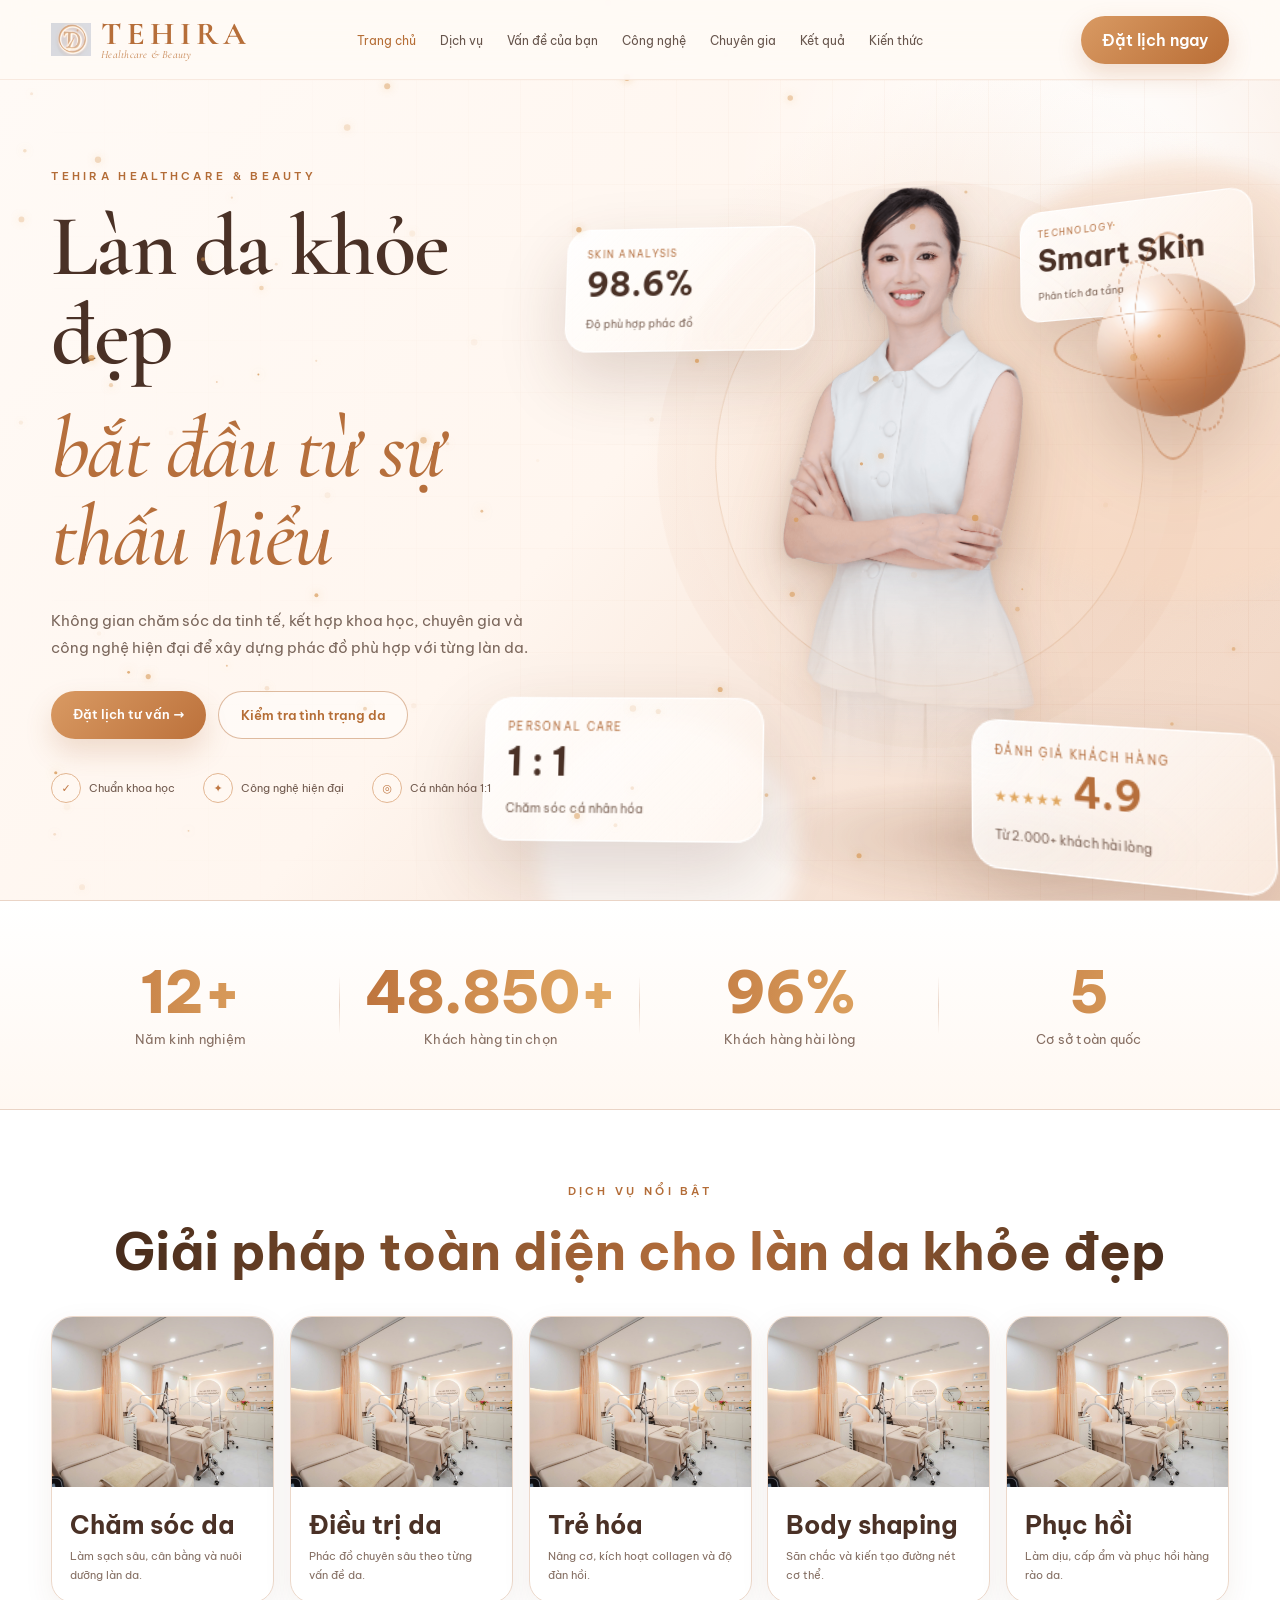
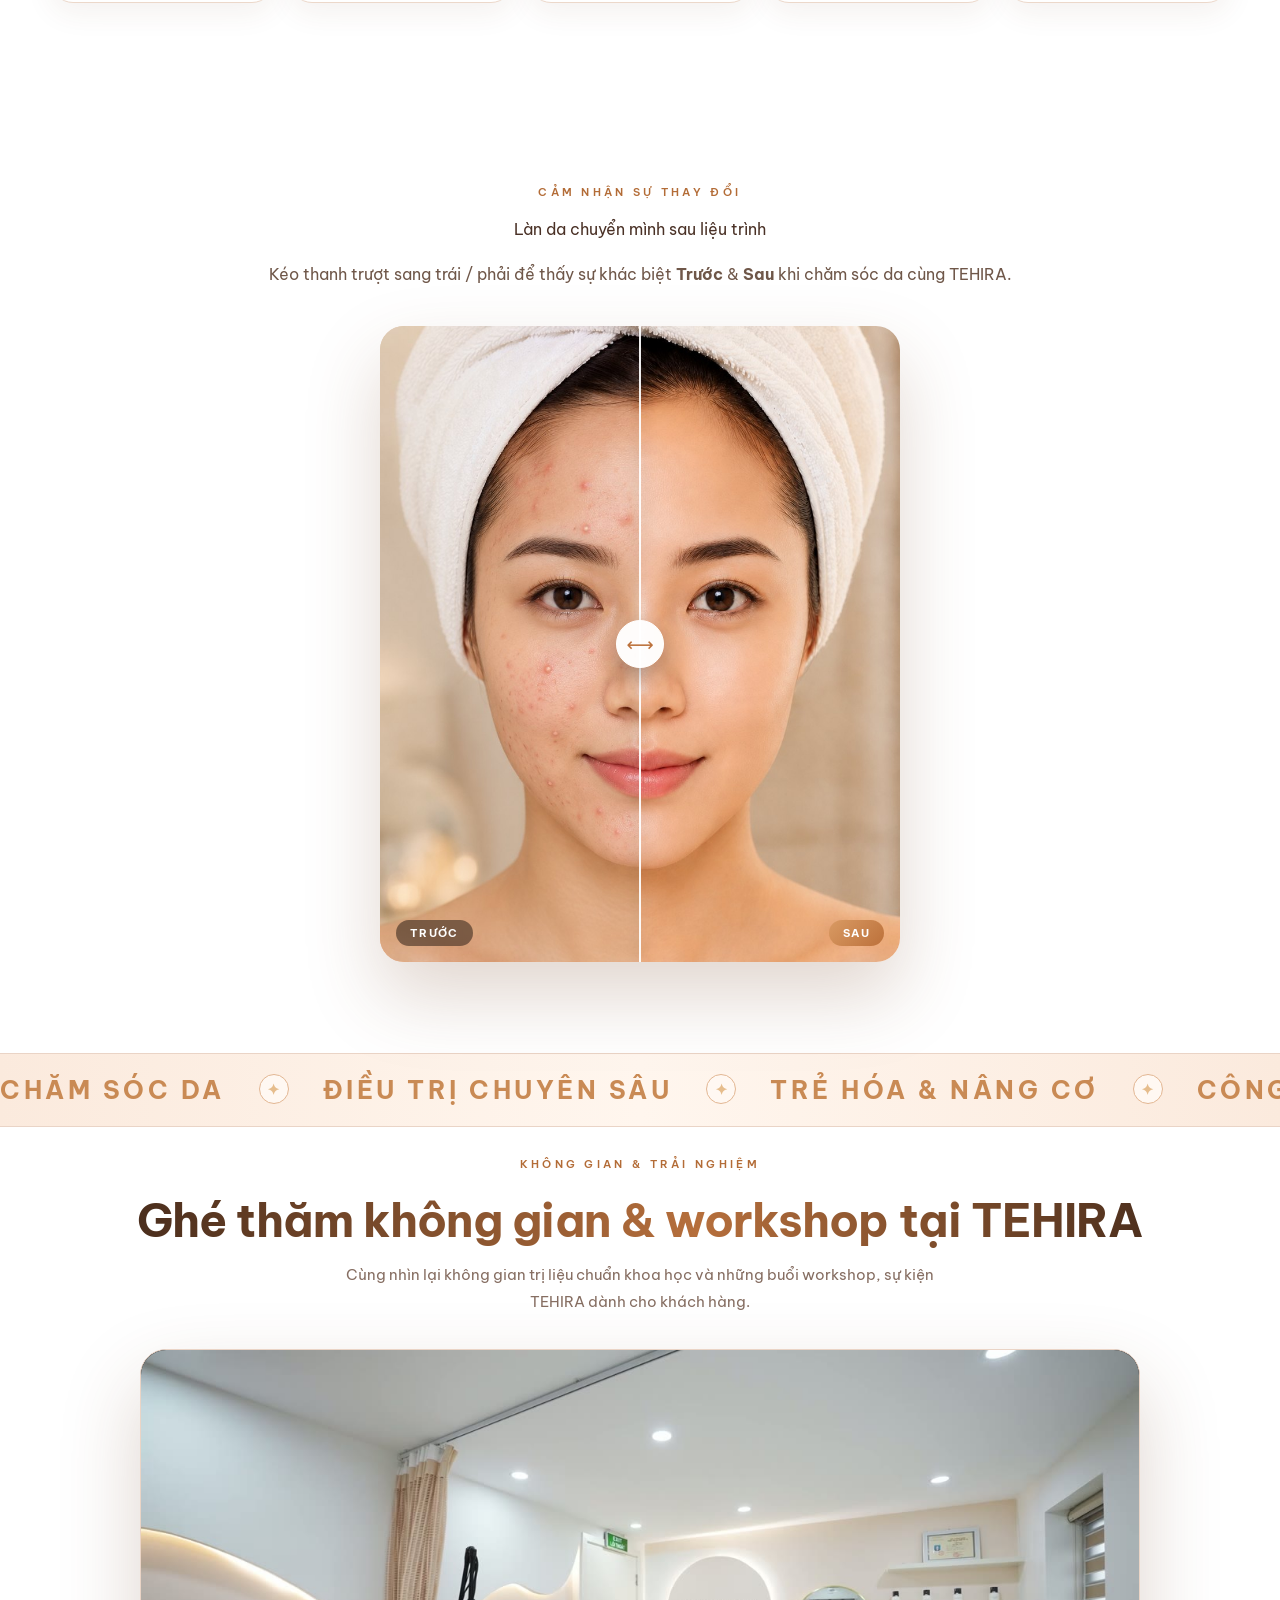
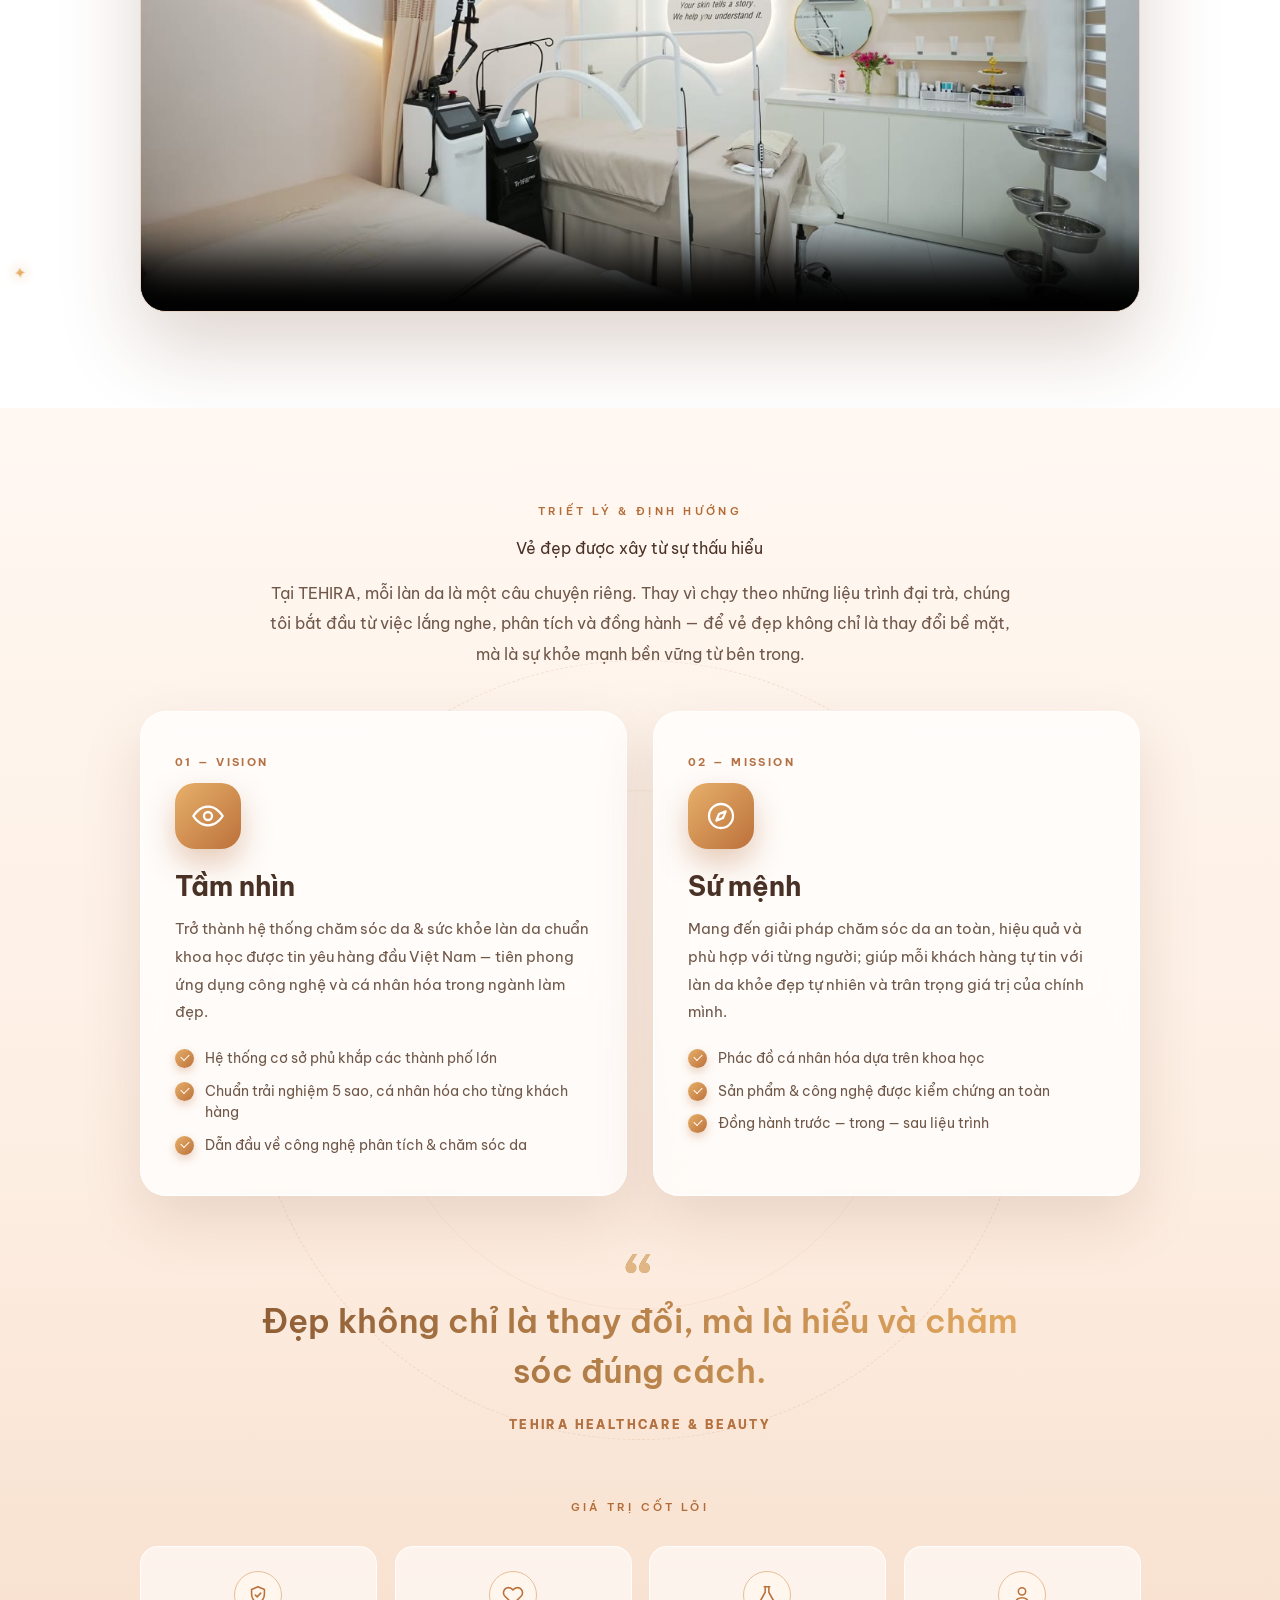
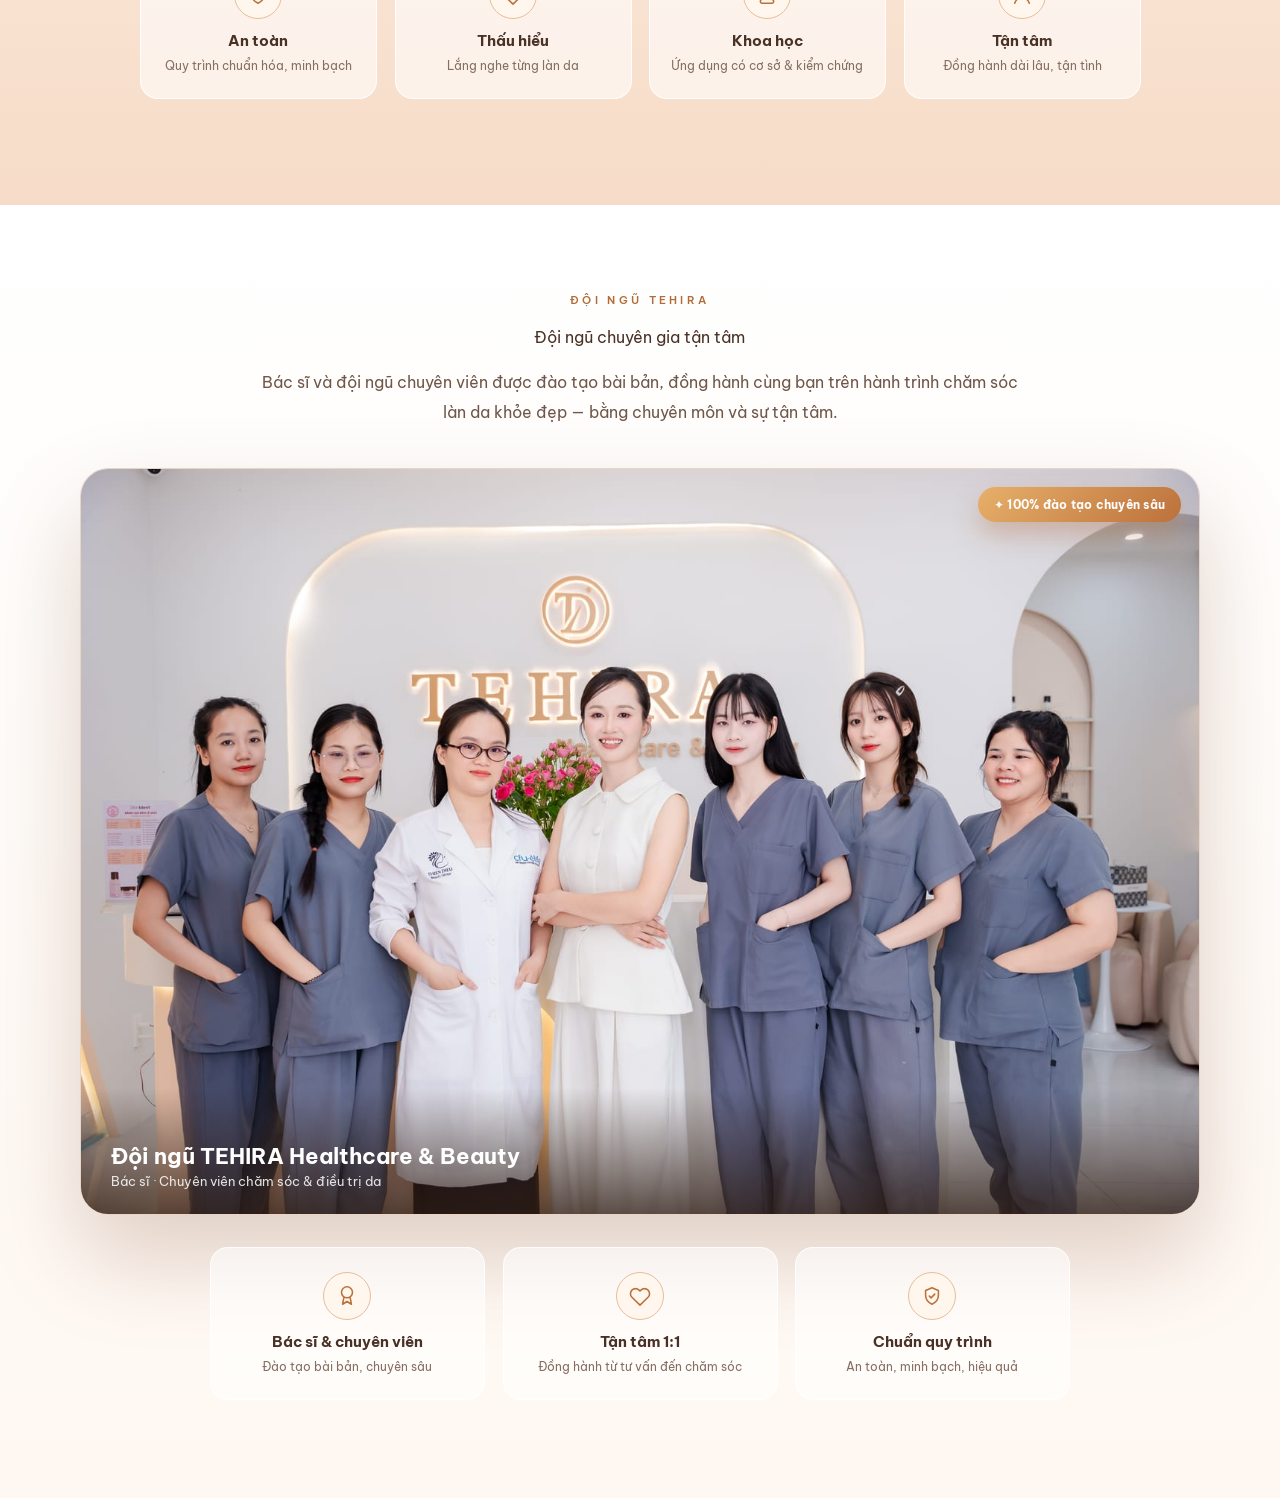
==== commit c4dbd6ec: "Trang Dich vu: bo gach ngang tieu de + them section menu bang gia (7 anh nen). Trang chu: h1 dung fo" ====
--- a/index.html
+++ b/index.html
@@ -18,7 +18,7 @@
 linear-gradient(130deg,#fffaf6 0%,#fff6ef 48%,#efd2bf 100%)}
 .hero:before{content:"";position:absolute;inset:0;background-image:linear-gradient(rgba(188,113,61,.05) 1px,transparent 1px),linear-gradient(90deg,rgba(188,113,61,.05) 1px,transparent 1px);background-size:52px 52px;mask-image:linear-gradient(90deg,transparent 0,rgba(0,0,0,.4) 45%,#000 100%);z-index:-2}
 .blob{position:absolute;border-radius:50%;filter:blur(10px);pointer-events:none}.blob.a{width:440px;height:440px;right:-120px;top:80px;background:rgba(247,219,197,.55)}.blob.b{width:260px;height:260px;left:42%;bottom:-80px;background:rgba(255,255,255,.75)}
-.grid{display:grid;grid-template-columns:.9fr 1.1fr;gap:44px;align-items:center;padding:64px 0 72px}.copy{position:relative;z-index:12}.eyebrow{font-size:11px;font-weight:600;letter-spacing:.30em;color:#b36c37;margin-bottom:20px}.copy h1{font-family:'Be Vietnam Pro',sans-serif;font-size:clamp(58px,6.4vw,94px);font-weight:600;line-height:1.05;letter-spacing:-.035em;margin:0 0 25px}.copy h1 em{font-weight:500;color:#b66f3c;display:inline-block;margin-top:.28em}.lead{font-size:15px;line-height:1.8;max-width:620px;color:#7b675c}.actions{display:flex;gap:12px;margin-top:30px}.btn{padding:15px 22px;border-radius:999px;background:linear-gradient(135deg,#d99a63,#bc713b);color:#fff;font-weight:600;font-size:13px;box-shadow:0 14px 28px rgba(171,94,42,.19)}.btn.alt{background:rgba(255,255,255,.42);color:#b56d35;border:1px solid rgba(181,109,53,.45);box-shadow:none;backdrop-filter:blur(10px)}
+.grid{display:grid;grid-template-columns:.9fr 1.1fr;gap:44px;align-items:center;padding:64px 0 72px}.copy{position:relative;z-index:12}.eyebrow{font-size:11px;font-weight:600;letter-spacing:.30em;color:#b36c37;margin-bottom:20px}.copy h1{font-family:'Cormorant Garamond',Georgia,serif;font-size:clamp(60px,6.8vw,98px);font-weight:600;line-height:1.02;letter-spacing:-.02em;margin:0 0 25px}.copy h1 em{font-weight:500;color:#b66f3c;display:inline-block;margin-top:.28em}.lead{font-size:15px;line-height:1.8;max-width:620px;color:#7b675c}.actions{display:flex;gap:12px;margin-top:30px}.btn{padding:15px 22px;border-radius:999px;background:linear-gradient(135deg,#d99a63,#bc713b);color:#fff;font-weight:600;font-size:13px;box-shadow:0 14px 28px rgba(171,94,42,.19)}.btn.alt{background:rgba(255,255,255,.42);color:#b56d35;border:1px solid rgba(181,109,53,.45);box-shadow:none;backdrop-filter:blur(10px)}
 .points{display:flex;gap:28px;margin-top:34px;font-size:11px;color:#70594d}.point{display:flex;gap:8px;align-items:center}.dot{width:30px;height:30px;border:1px solid #e2b692;border-radius:50%;display:grid;place-items:center;color:#bf7742;background:#fff8f2}
 
 /* REAL, OBVIOUS CSS 3D SCENE */
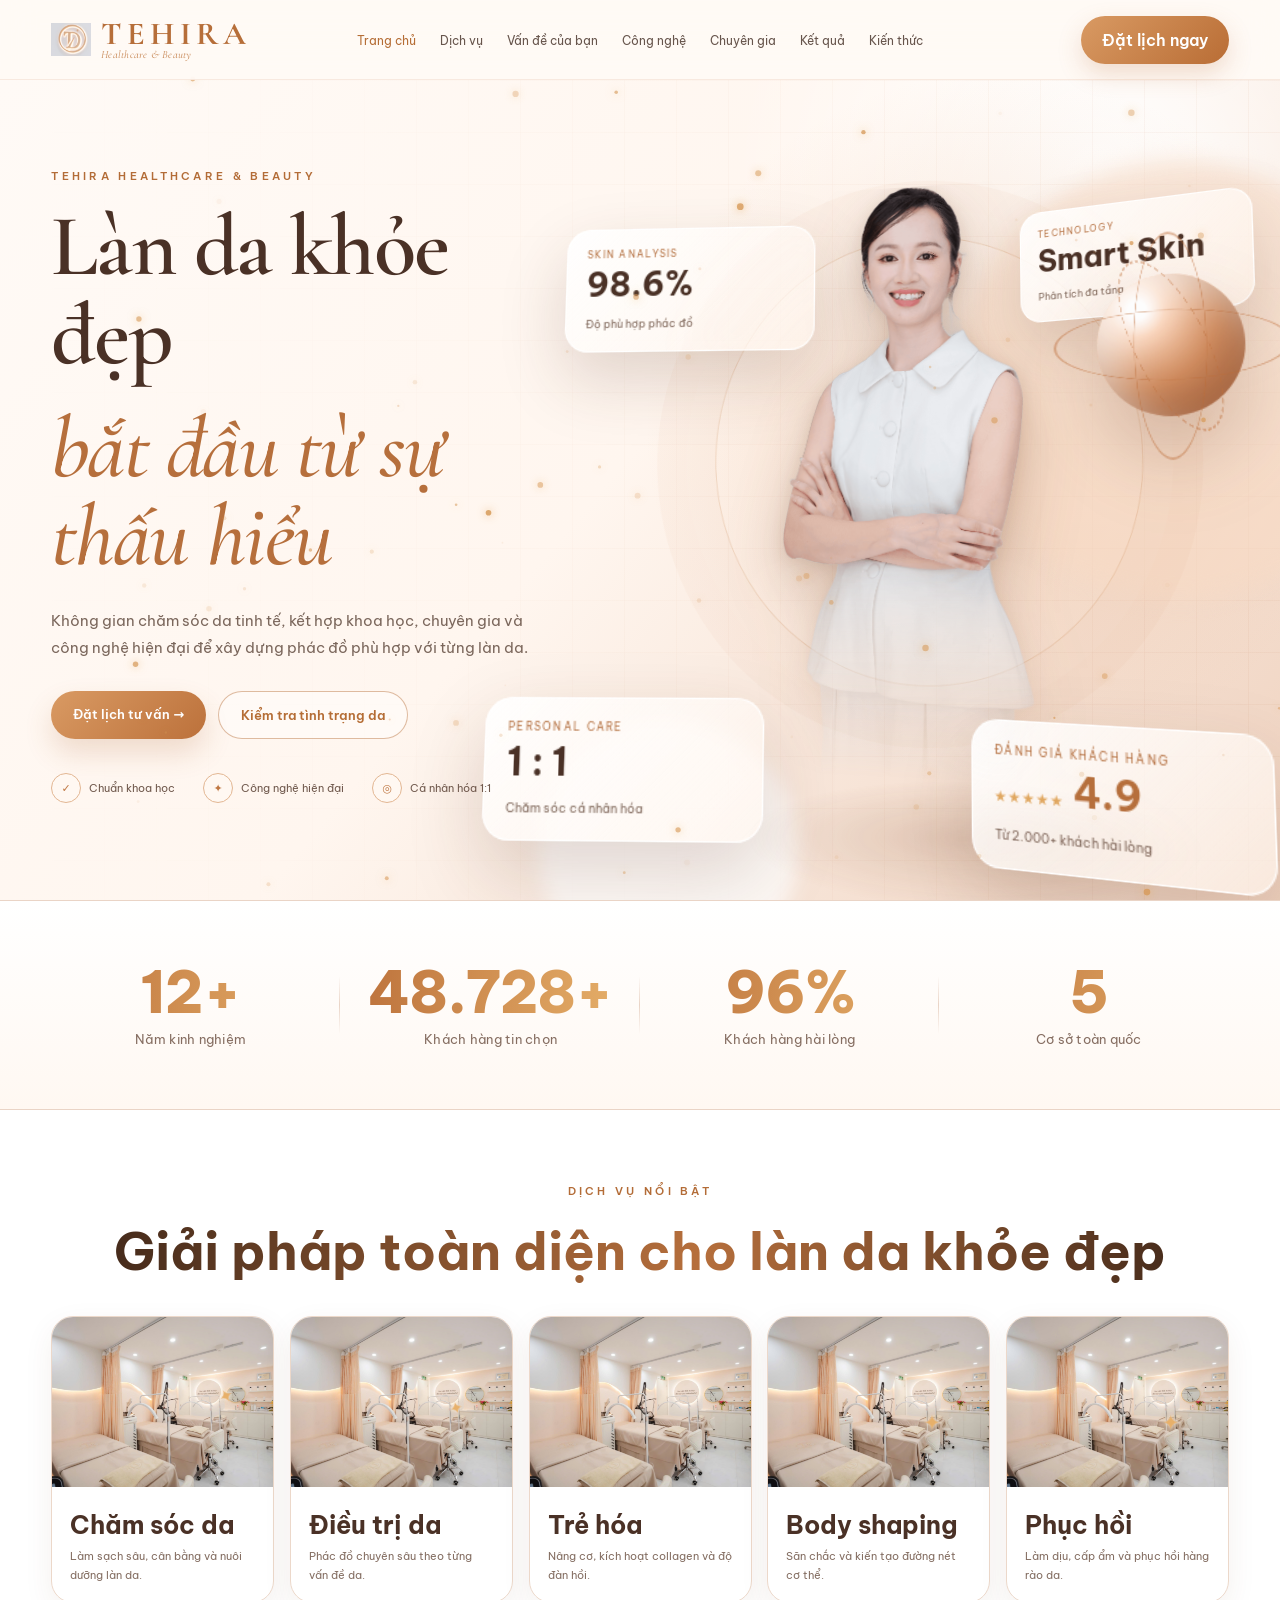
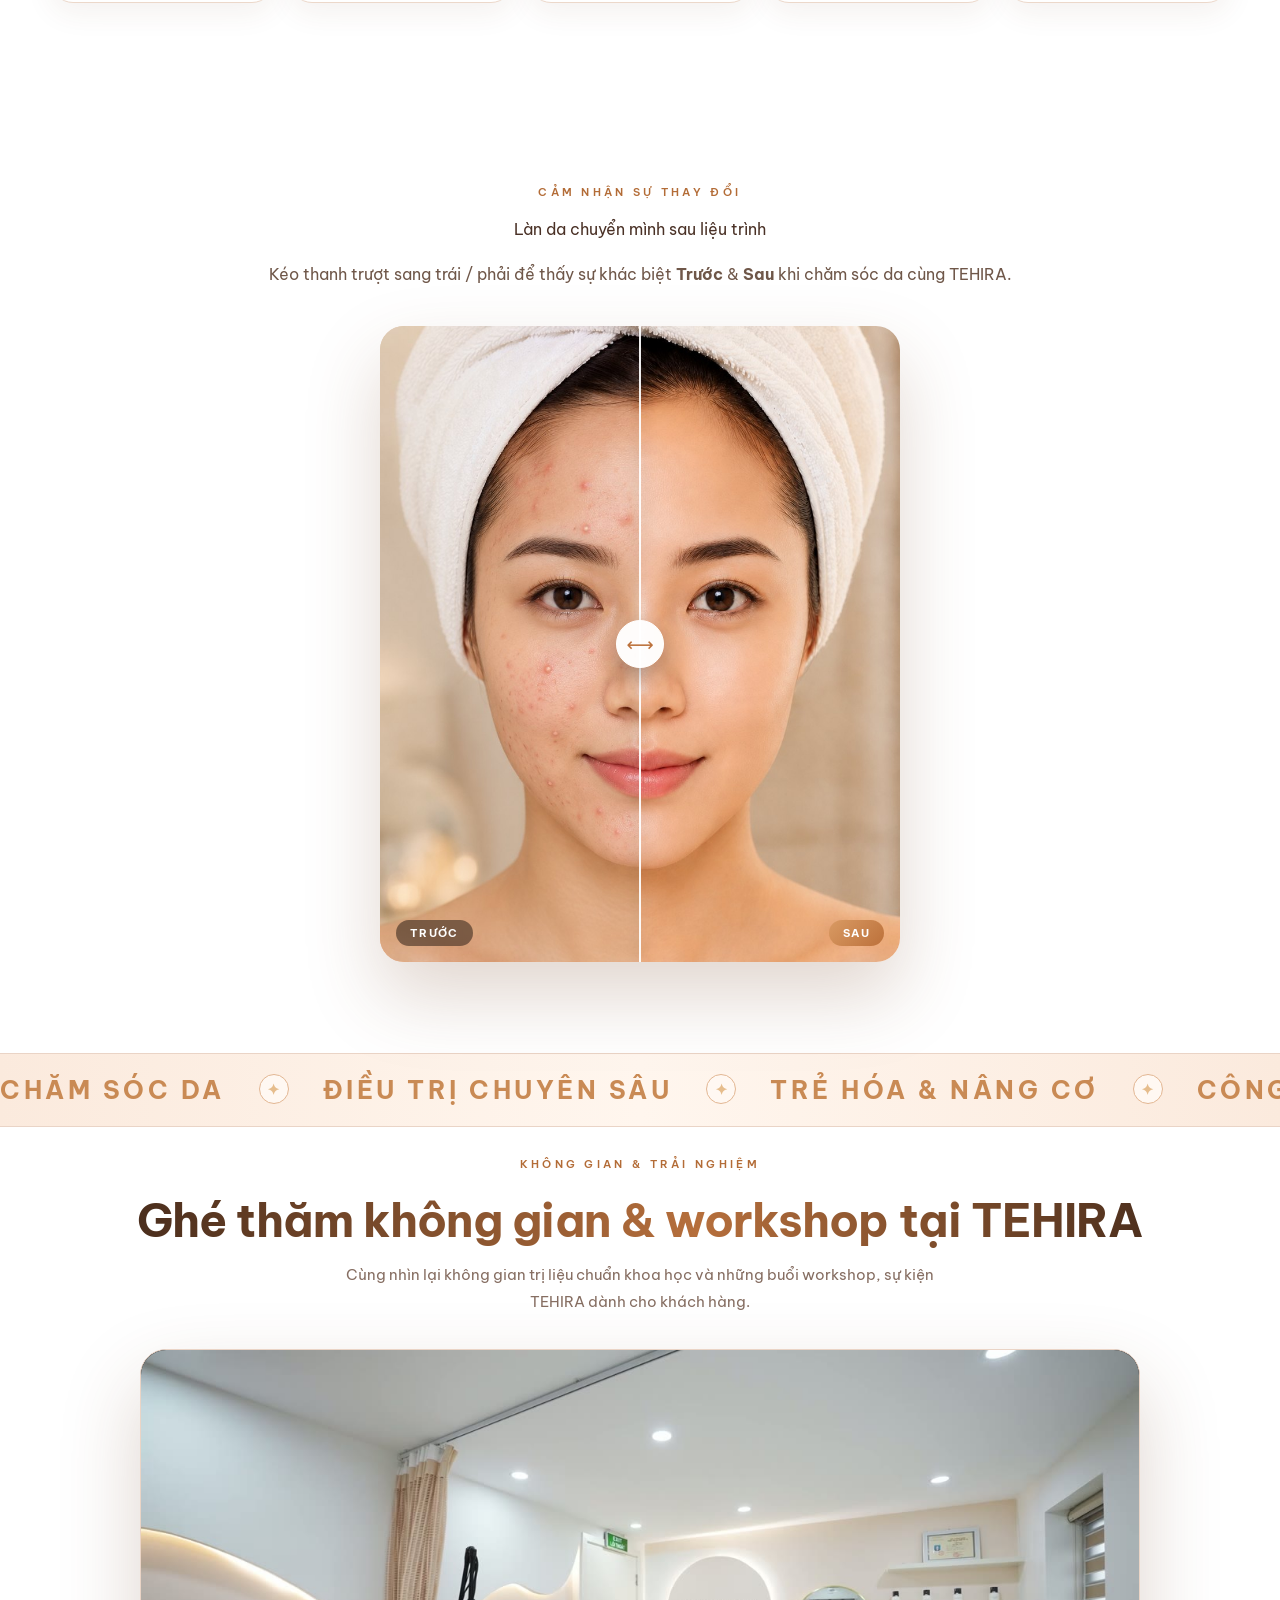
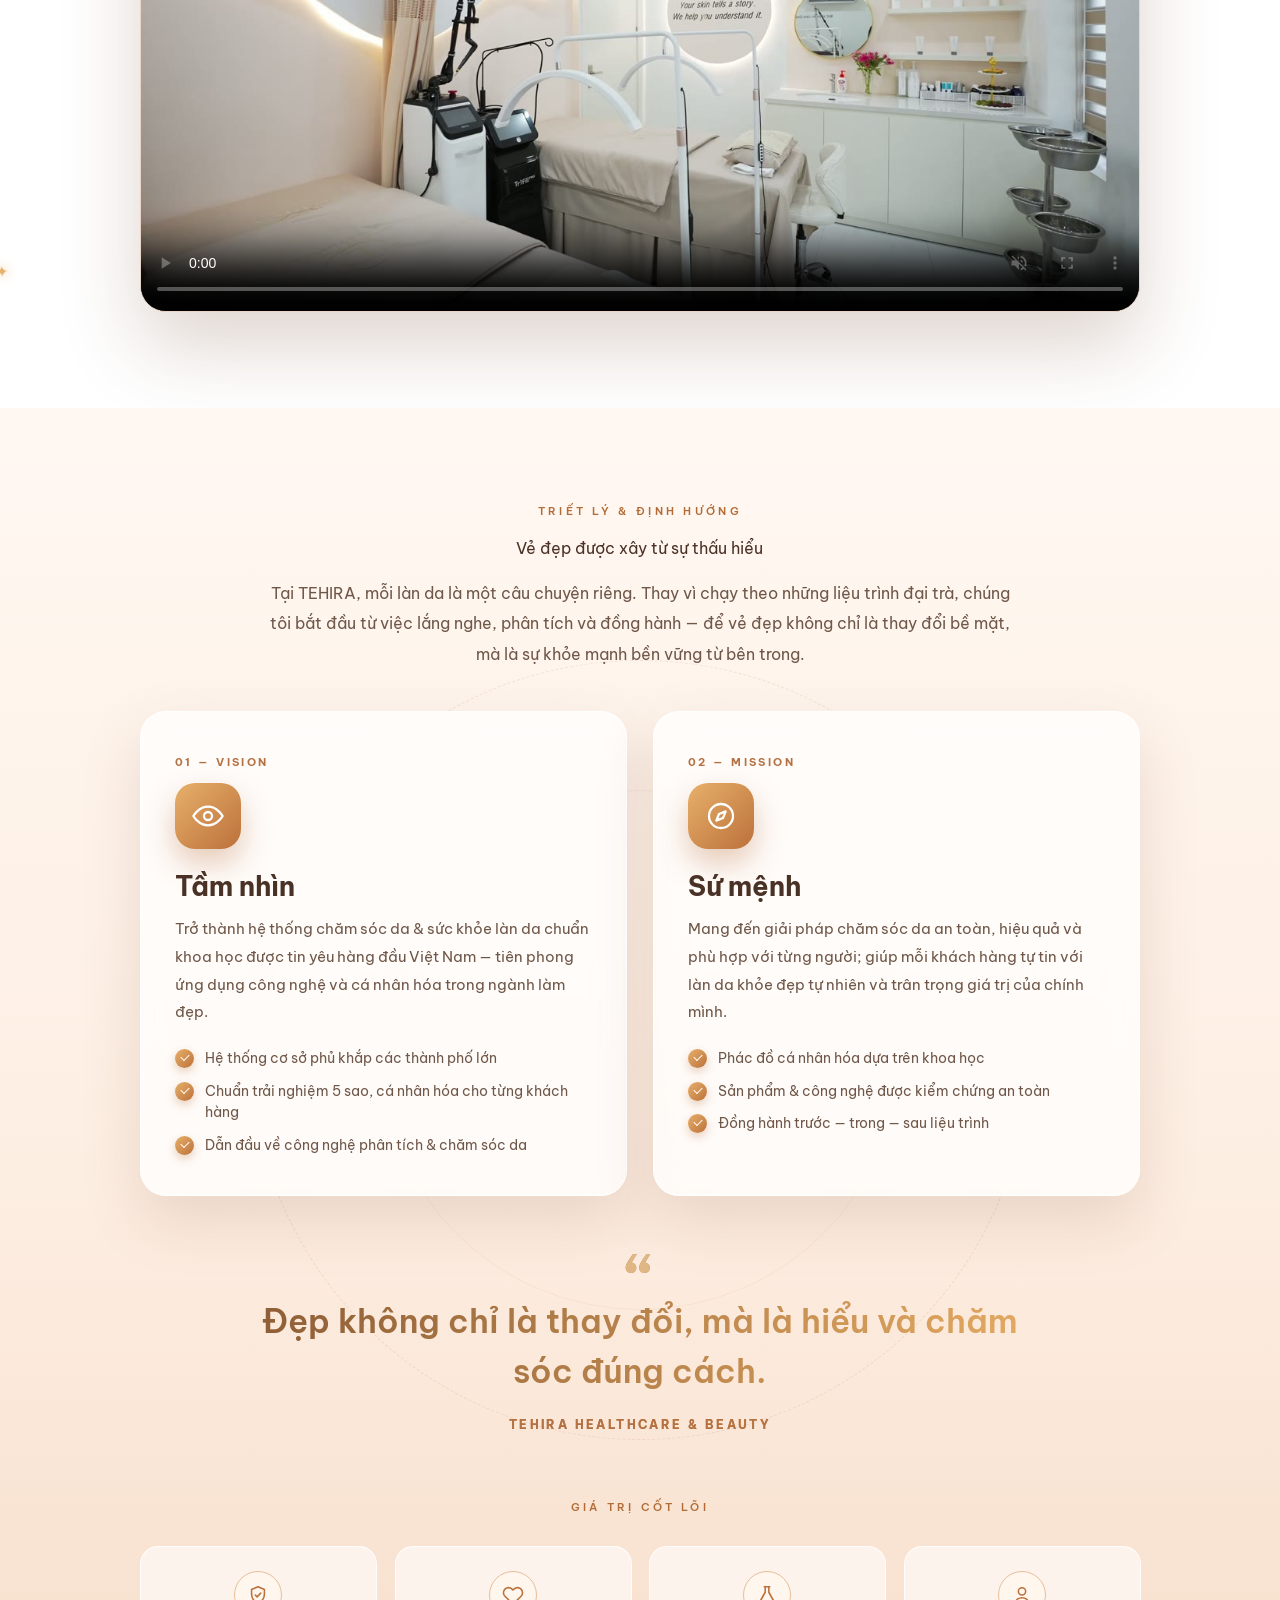
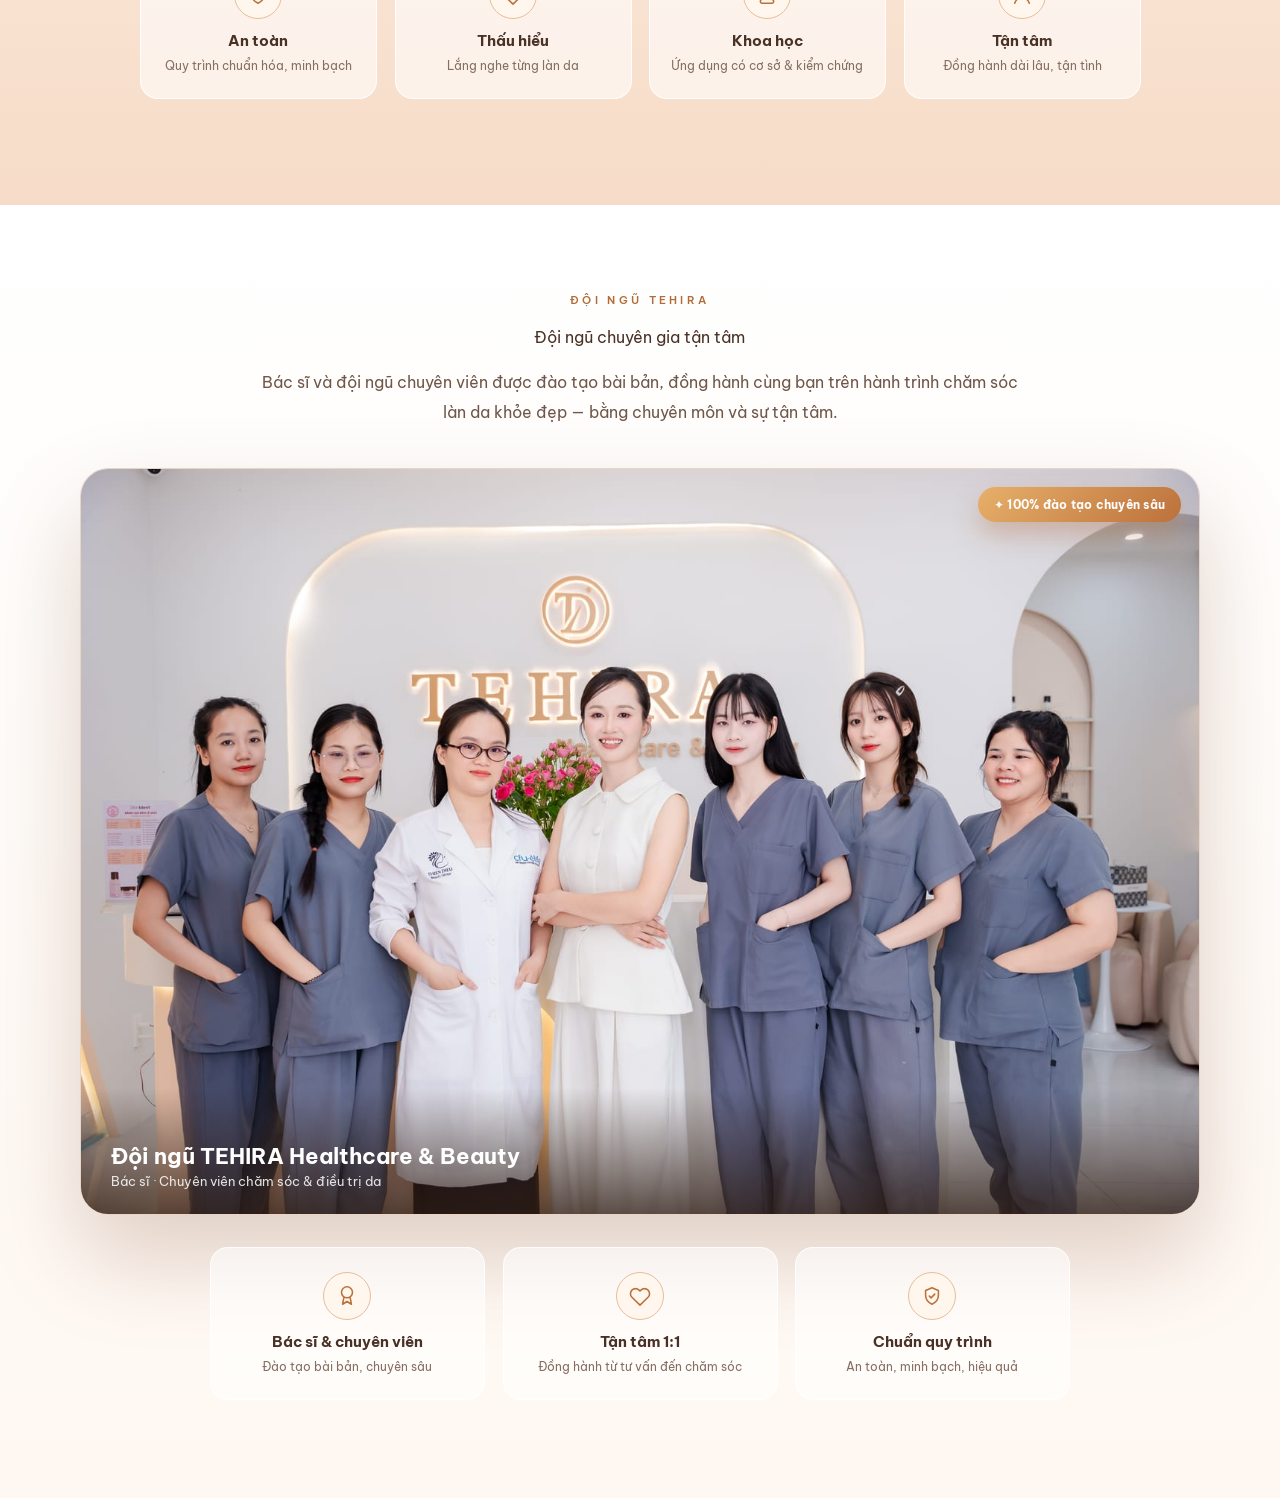
==== commit 3bf0ce84: "Trang chu mobile: them menu hamburger, thu nho logo+nut Dat lich, thu nho & day thẻ 3D ra goc de kho" ====
--- a/index.html
+++ b/index.html
@@ -11,7 +11,7 @@
 a{text-decoration:none;color:inherit}.container{width:min(1420px,92vw);margin:auto}
 .header{height:80px;display:flex;align-items:center;border-bottom:1px solid rgba(201,137,84,.14);background:rgba(255,250,246,.9);backdrop-filter:blur(18px);position:sticky;top:0;z-index:100}
 .nav{display:flex;align-items:center;gap:28px;position:relative;justify-content:space-between}.brand{display:flex;align-items:center;gap:10px}.brand img{width:40px;height:40px;object-fit:contain}.brand b{font-family:'Cormorant Garamond',Georgia,serif;font-weight:700;font-size:32px;letter-spacing:.16em;color:#b66e39;line-height:1}.brand small{display:block;font-family:'Cormorant Garamond',Georgia,serif;font-style:italic;font-size:11px;letter-spacing:.02em;color:#c5834e;margin-top:-2px}
-.links{display:flex;gap:24px;font-size:12px;color:#67554c;position:absolute;left:50%;top:50%;transform:translate(-50%,-50%)}.links a:first-child{color:#b56d35}.book{padding:14px 21px;border-radius:999px;background:linear-gradient(135deg,#d99a63,#b96d35);color:#fff;font-weight:600;box-shadow:0 10px 25px rgba(185,109,53,.22)}
+.links{display:flex;gap:24px;font-size:12px;color:#67554c;position:absolute;left:50%;top:50%;transform:translate(-50%,-50%)}.links a:first-child{color:#b56d35}.book{padding:14px 21px;border-radius:999px;background:linear-gradient(135deg,#d99a63,#b96d35);color:#fff;font-weight:600;box-shadow:0 10px 25px rgba(185,109,53,.22)}.hamb{display:none;border:0;background:transparent;font-size:26px;color:var(--brown);cursor:pointer;line-height:1;padding:4px 8px}
 .hero{min-height:calc(100vh - 80px);display:flex;align-items:center;position:relative;isolation:isolate;overflow:hidden;background:
 radial-gradient(circle at 78% 42%,rgba(232,173,128,.30),transparent 32%),
 radial-gradient(circle at 86% 12%,#fff 0,rgba(255,255,255,0) 28%),
@@ -50,8 +50,8 @@
 .video-wrap{position:relative;max-width:1000px;margin:34px auto 0;border-radius:26px;overflow:hidden;background:#1a1310;box-shadow:0 34px 80px rgba(105,60,34,.22);border:1px solid var(--line);aspect-ratio:16/9}
 .video-wrap video{width:100%;height:100%;display:block;object-fit:cover}
 @media(max-width:700px){.video-wrap{border-radius:18px}}.after h2{font-family:'Be Vietnam Pro',sans-serif;font-size:52px;text-align:center;margin:0 0 32px}.services{display:grid;grid-template-columns:repeat(5,1fr);gap:16px}.service{border:1px solid #ecd8ca;border-radius:22px;overflow:hidden;background:#fff;box-shadow:0 10px 30px rgba(105,60,34,.07)}.service img{width:100%;height:170px;object-fit:cover}.service div{padding:18px}.service h3{font-family:'Be Vietnam Pro',sans-serif;font-size:25px;margin:0 0 6px}.service p{font-size:11px;line-height:1.7;color:#846e62;margin:0}
-@media(max-width:1050px){.links{display:none}.grid{grid-template-columns:1fr}.copy{text-align:center}.lead{margin:auto}.actions,.points{justify-content:center}.stage{height:620px}.scene{inset:0 4%}.copy h1{font-size:68px}}
-@media(max-width:700px){.brand b{font-size:24px}.book{padding:11px 15px}.hero{min-height:auto}.grid{padding-top:40px}.copy h1{font-size:52px}.points{flex-wrap:wrap}.stage{height:470px;min-height:470px}.panel{left:11%;top:13%;width:78%;height:68%}.card3d{width:155px;padding:10px}.c1{left:0}.c2{right:0}.c3{left:4%;bottom:5%}.orb{width:130px;height:130px}.orb-core{inset:22px}.services{grid-template-columns:1fr 1fr}.service:last-child{display:none}}
+@media(max-width:1050px){.hamb{display:block;margin-left:auto}.links{position:absolute;left:0;right:0;top:100%;transform:none;flex-direction:column;gap:0;background:rgba(255,250,246,.98);backdrop-filter:blur(18px);border-bottom:1px solid rgba(201,137,84,.16);box-shadow:0 22px 30px rgba(120,68,38,.12);padding:6px 22px 14px;display:none}.nav.open .links{display:flex}.links a{padding:13px 2px;font-size:15px;border-bottom:1px solid rgba(201,137,84,.10)}.links a:last-child{border-bottom:0}.grid{grid-template-columns:1fr}.copy{text-align:center}.lead{margin:auto}.actions,.points{justify-content:center}.stage{height:620px}.scene{inset:0 4%}.copy h1{font-size:68px}}
+@media(max-width:700px){.brand b{font-size:19px}.brand small{font-size:8.5px}.brand img{width:30px;height:30px}.book{padding:8px 13px;font-size:12px}.hamb{font-size:23px}.hero{min-height:auto}.grid{padding-top:40px}.copy h1{font-size:52px}.points{flex-wrap:wrap}.stage{height:470px;min-height:470px}.panel{left:11%;top:13%;width:78%;height:68%}.card3d{width:104px;padding:7px 8px;border-radius:13px}.card3d strong{font-size:17px;margin:1px 0}.card3d small{font-size:6.5px;letter-spacing:.1em}.card3d span{font-size:7.5px}.c1{left:0;top:8%}.c2{right:-2%;top:4%}.c3{left:8%;bottom:5%}.c4{right:-2%;bottom:5%}.orb{width:130px;height:130px}.orb-core{inset:22px}.services{grid-template-columns:1fr 1fr}.service:last-child{display:none}}
 /* ===== WOW LAYER: chuyển động toàn trang · reveal khi cuộn · ánh sáng theo con trỏ ===== */
 html{scroll-behavior:smooth}
 .scroll-prog{position:fixed;top:0;left:0;height:3px;width:0;z-index:200;background:linear-gradient(90deg,#e9c58f,#bc713b);box-shadow:0 0 14px rgba(191,119,66,.65);transition:width .12s linear}
@@ -210,7 +210,7 @@
 })();
 </script>
 <div class="scroll-prog"></div><canvas class="stardust" aria-hidden="true"></canvas>
-<header class="header"><div class="container nav"><a class="brand" href="#"><img src="assets/tehira-mark.png" alt="TEHIRA"><div><b>TEHIRA</b><small>Healthcare & Beauty</small></div></a><nav class="links"><a href="index.html">Trang chủ</a><a href="dich-vu.html">Dịch vụ</a><a href="van-de-cua-ban.html">Vấn đề của bạn</a><a href="cong-nghe.html">Công nghệ</a><a href="#doi-ngu">Chuyên gia</a><a href="ket-qua.html">Kết quả</a><a href="kien-thuc.html">Kiến thức</a></nav><a class="book" href="dat-lich.html">Đặt lịch ngay</a></div></header>
+<header class="header"><div class="container nav"><a class="brand" href="#"><img src="assets/tehira-mark.png" alt="TEHIRA"><div><b>TEHIRA</b><small>Healthcare & Beauty</small></div></a><nav class="links"><a href="index.html">Trang chủ</a><a href="dich-vu.html">Dịch vụ</a><a href="van-de-cua-ban.html">Vấn đề của bạn</a><a href="cong-nghe.html">Công nghệ</a><a href="#doi-ngu">Chuyên gia</a><a href="ket-qua.html">Kết quả</a><a href="kien-thuc.html">Kiến thức</a></nav><button class="hamb" type="button" aria-label="Menu">☰</button><a class="book" href="dat-lich.html">Đặt lịch ngay</a></div></header>
 <section class="hero">
 <div class="blob a"></div><div class="blob b"></div>
 <div class="container grid">
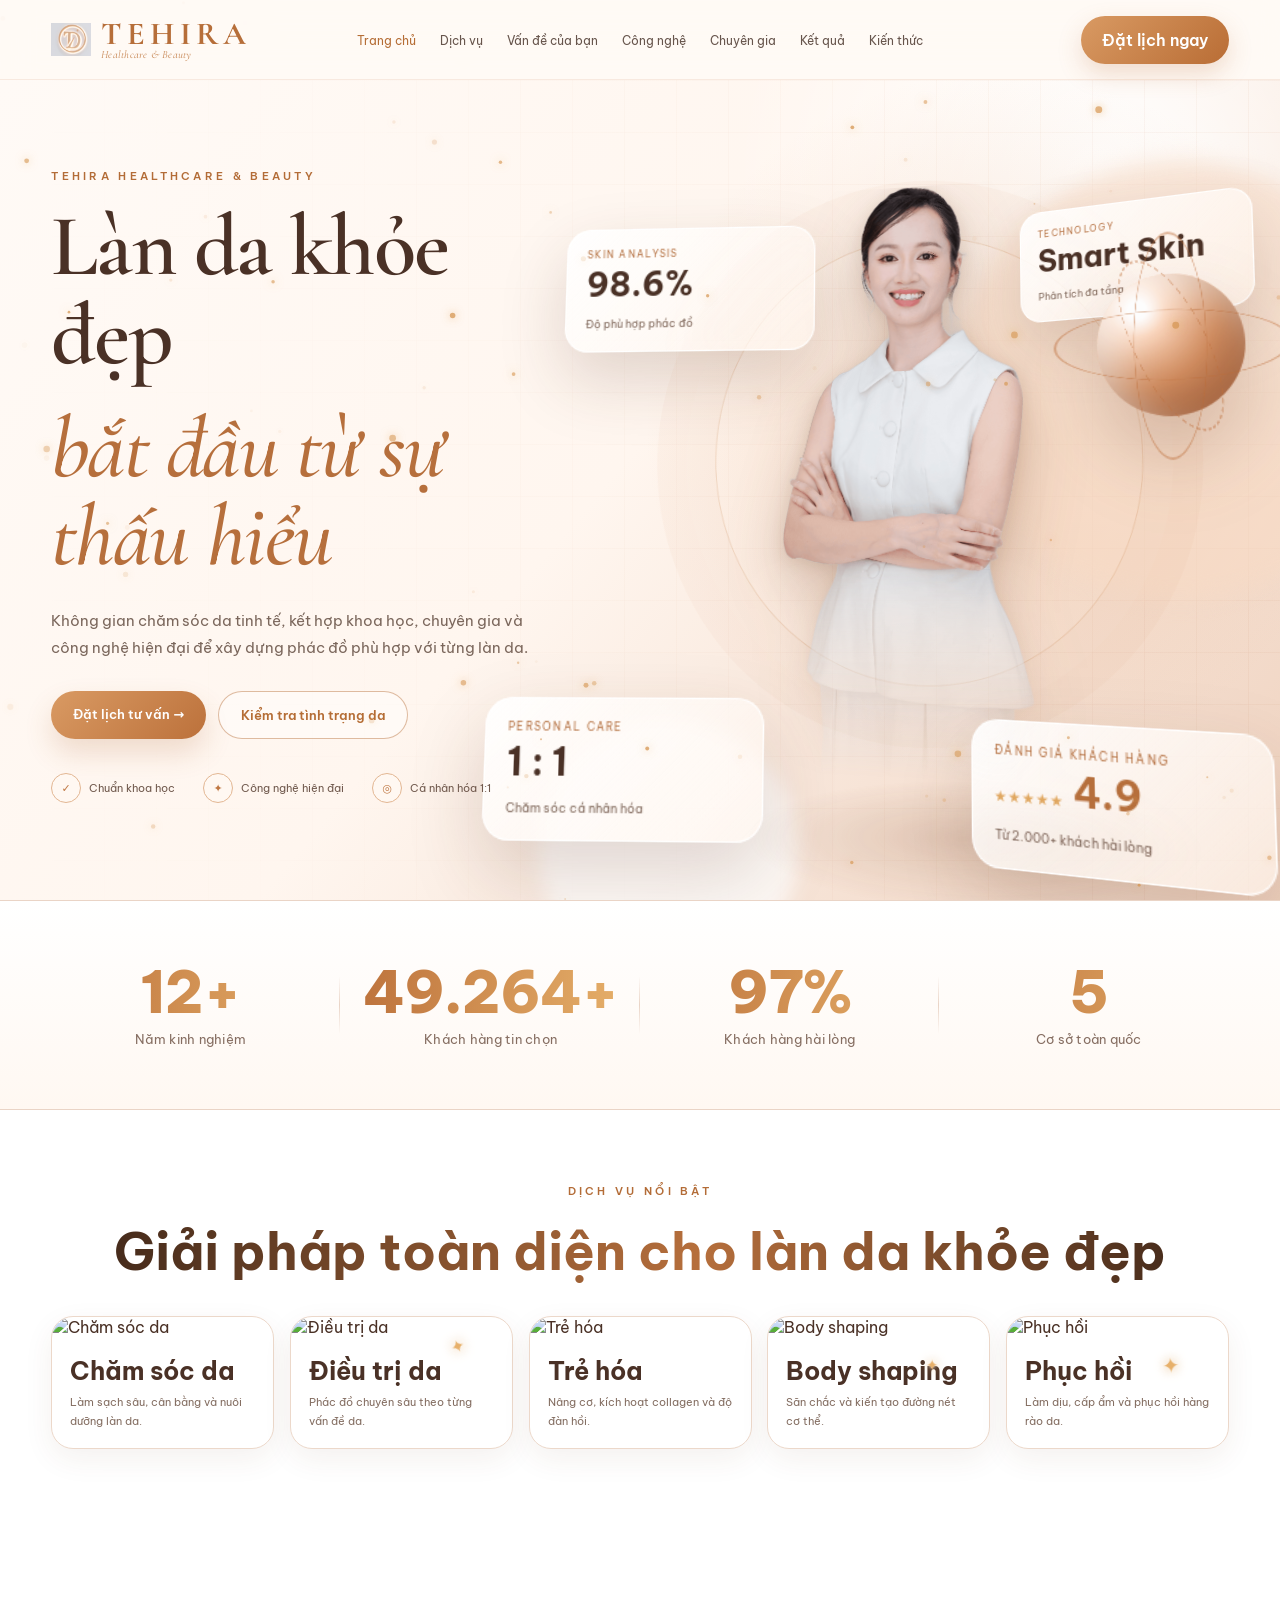
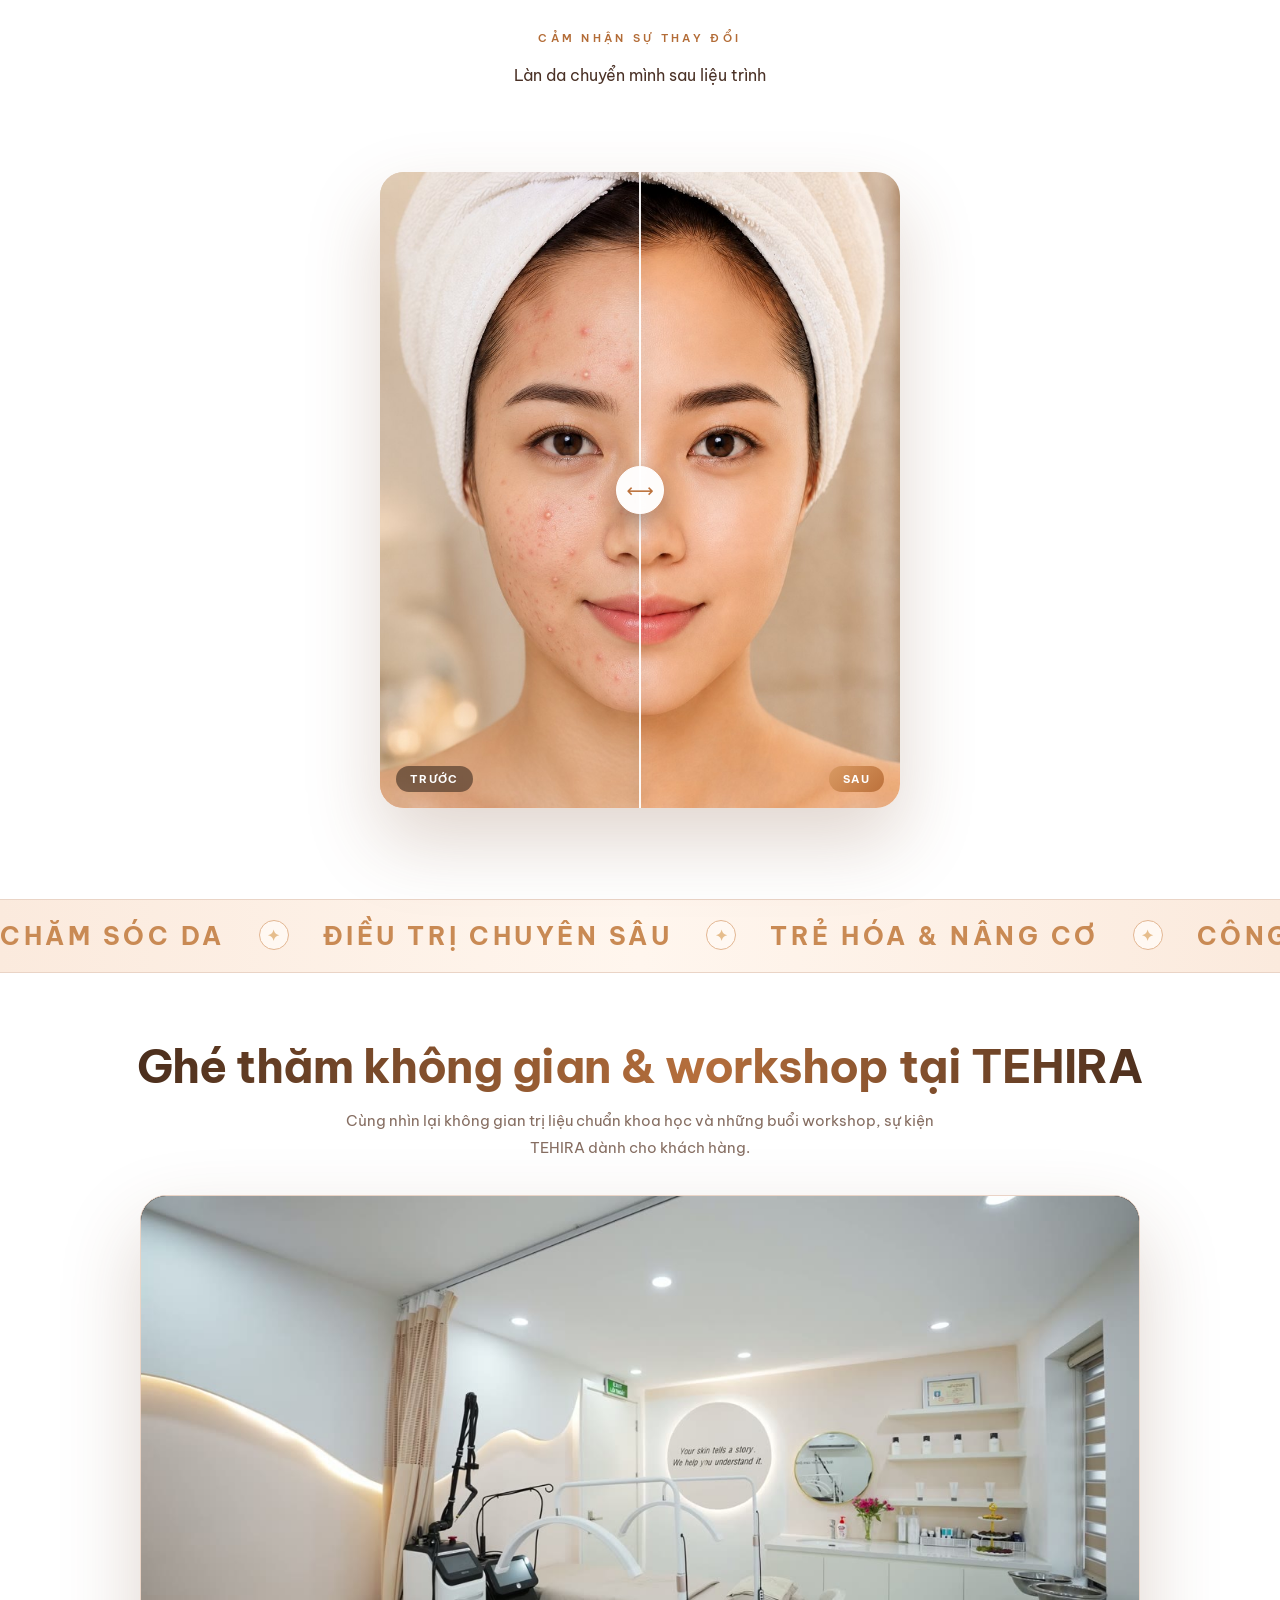
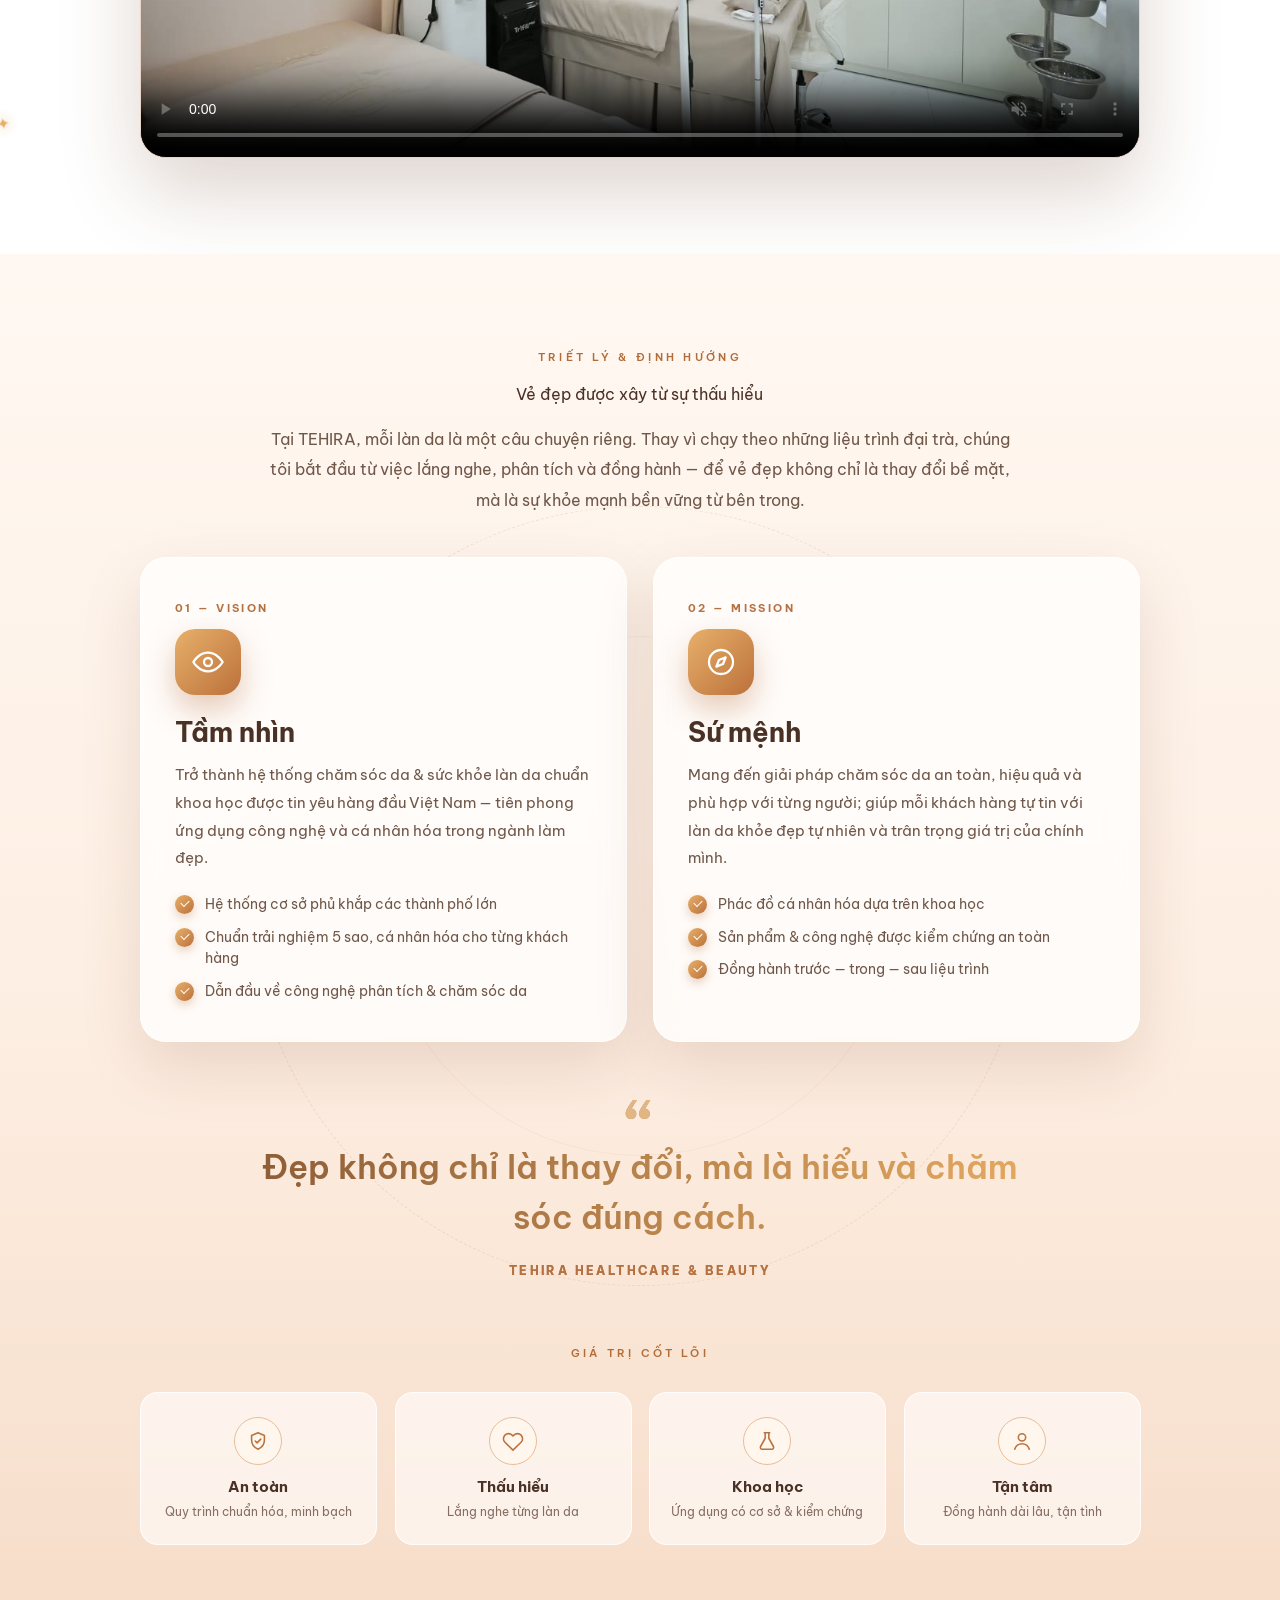
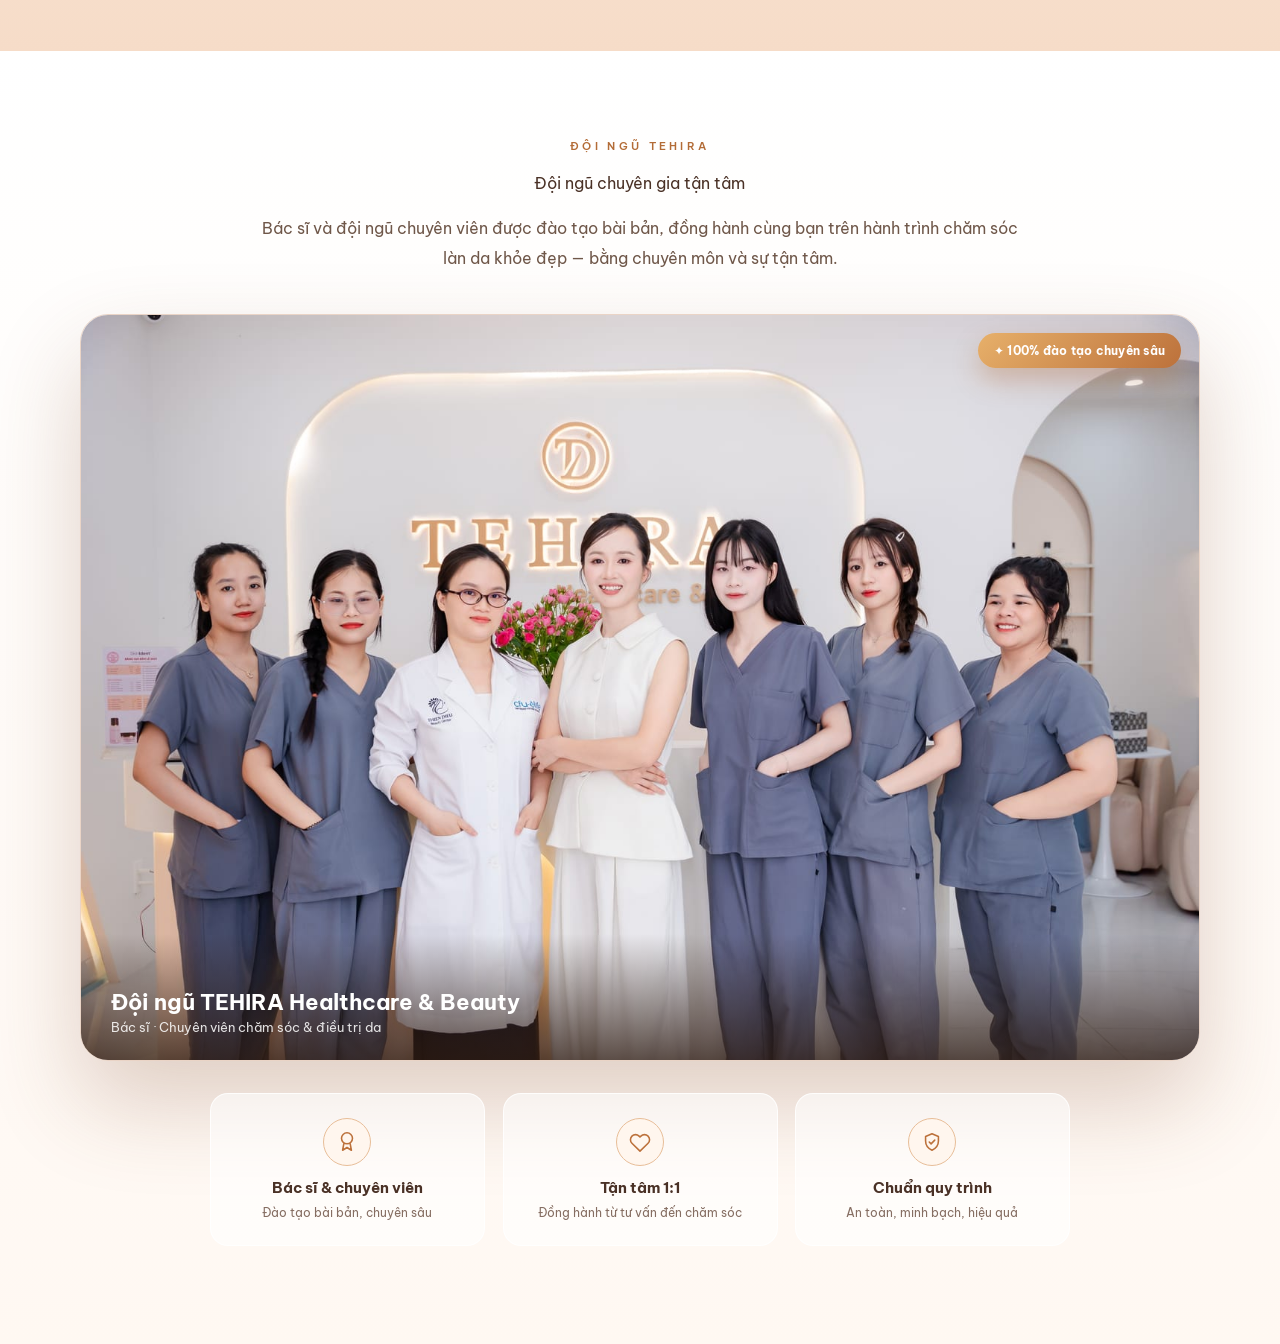
==== commit 2a449253: "Thay 5 anh the dich vu trang chu bang anh dung danh muc (dong bo trang Dich vu)" ====
--- a/index.html
+++ b/index.html
@@ -244,11 +244,11 @@
   <div class="stat-item" data-reveal data-delay="270"><div class="num" data-count="5" data-suffix="">0</div><div class="lbl">Cơ sở toàn quốc</div></div>
 </div></section>
 <section class="after"><div class="container"><div class="eyebrow" data-reveal>DỊCH VỤ NỔI BẬT</div><h2 data-reveal data-delay="90">Giải pháp toàn diện cho làn da khỏe đẹp</h2><div class="services">
-<div class="service" data-reveal="scale" data-delay="0"><img src="assets/tehira-spa.png"><div><h3>Chăm sóc da</h3><p>Làm sạch sâu, cân bằng và nuôi dưỡng làn da.</p></div></div>
-<div class="service" data-reveal="scale" data-delay="90"><img src="assets/tehira-spa.png"><div><h3>Điều trị da</h3><p>Phác đồ chuyên sâu theo từng vấn đề da.</p></div></div>
-<div class="service" data-reveal="scale" data-delay="180"><img src="assets/tehira-spa.png"><div><h3>Trẻ hóa</h3><p>Nâng cơ, kích hoạt collagen và độ đàn hồi.</p></div></div>
-<div class="service" data-reveal="scale" data-delay="270"><img src="assets/tehira-spa.png"><div><h3>Body shaping</h3><p>Săn chắc và kiến tạo đường nét cơ thể.</p></div></div>
-<div class="service" data-reveal="scale" data-delay="360"><img src="assets/tehira-spa.png"><div><h3>Phục hồi</h3><p>Làm dịu, cấp ẩm và phục hồi hàng rào da.</p></div></div>
+<div class="service" data-reveal="scale" data-delay="0"><img src="https://images.unsplash.com/photo-1570172619644-dfd03ed5d881?auto=format&fit=crop&w=900&q=86" alt="Chăm sóc da" loading="lazy"><div><h3>Chăm sóc da</h3><p>Làm sạch sâu, cân bằng và nuôi dưỡng làn da.</p></div></div>
+<div class="service" data-reveal="scale" data-delay="90"><img src="https://images.unsplash.com/photo-1616394584738-fc6e612e71b9?auto=format&fit=crop&w=900&q=86" alt="Điều trị da" loading="lazy"><div><h3>Điều trị da</h3><p>Phác đồ chuyên sâu theo từng vấn đề da.</p></div></div>
+<div class="service" data-reveal="scale" data-delay="180"><img src="https://images.unsplash.com/photo-1598440947619-2c35fc9aa908?auto=format&fit=crop&w=900&q=86" alt="Trẻ hóa" loading="lazy"><div><h3>Trẻ hóa</h3><p>Nâng cơ, kích hoạt collagen và độ đàn hồi.</p></div></div>
+<div class="service" data-reveal="scale" data-delay="270"><img src="https://images.unsplash.com/photo-1600334129128-685c5582fd35?auto=format&fit=crop&w=900&q=86" alt="Body shaping" loading="lazy"><div><h3>Body shaping</h3><p>Săn chắc và kiến tạo đường nét cơ thể.</p></div></div>
+<div class="service" data-reveal="scale" data-delay="360"><img src="https://images.unsplash.com/photo-1544161515-4ab6ce6db874?auto=format&fit=crop&w=900&q=86" alt="Phục hồi" loading="lazy"><div><h3>Phục hồi</h3><p>Làm dịu, cấp ẩm và phục hồi hàng rào da.</p></div></div>
 </div></div></section>
 <section class="ba-sec">
   <div class="container">
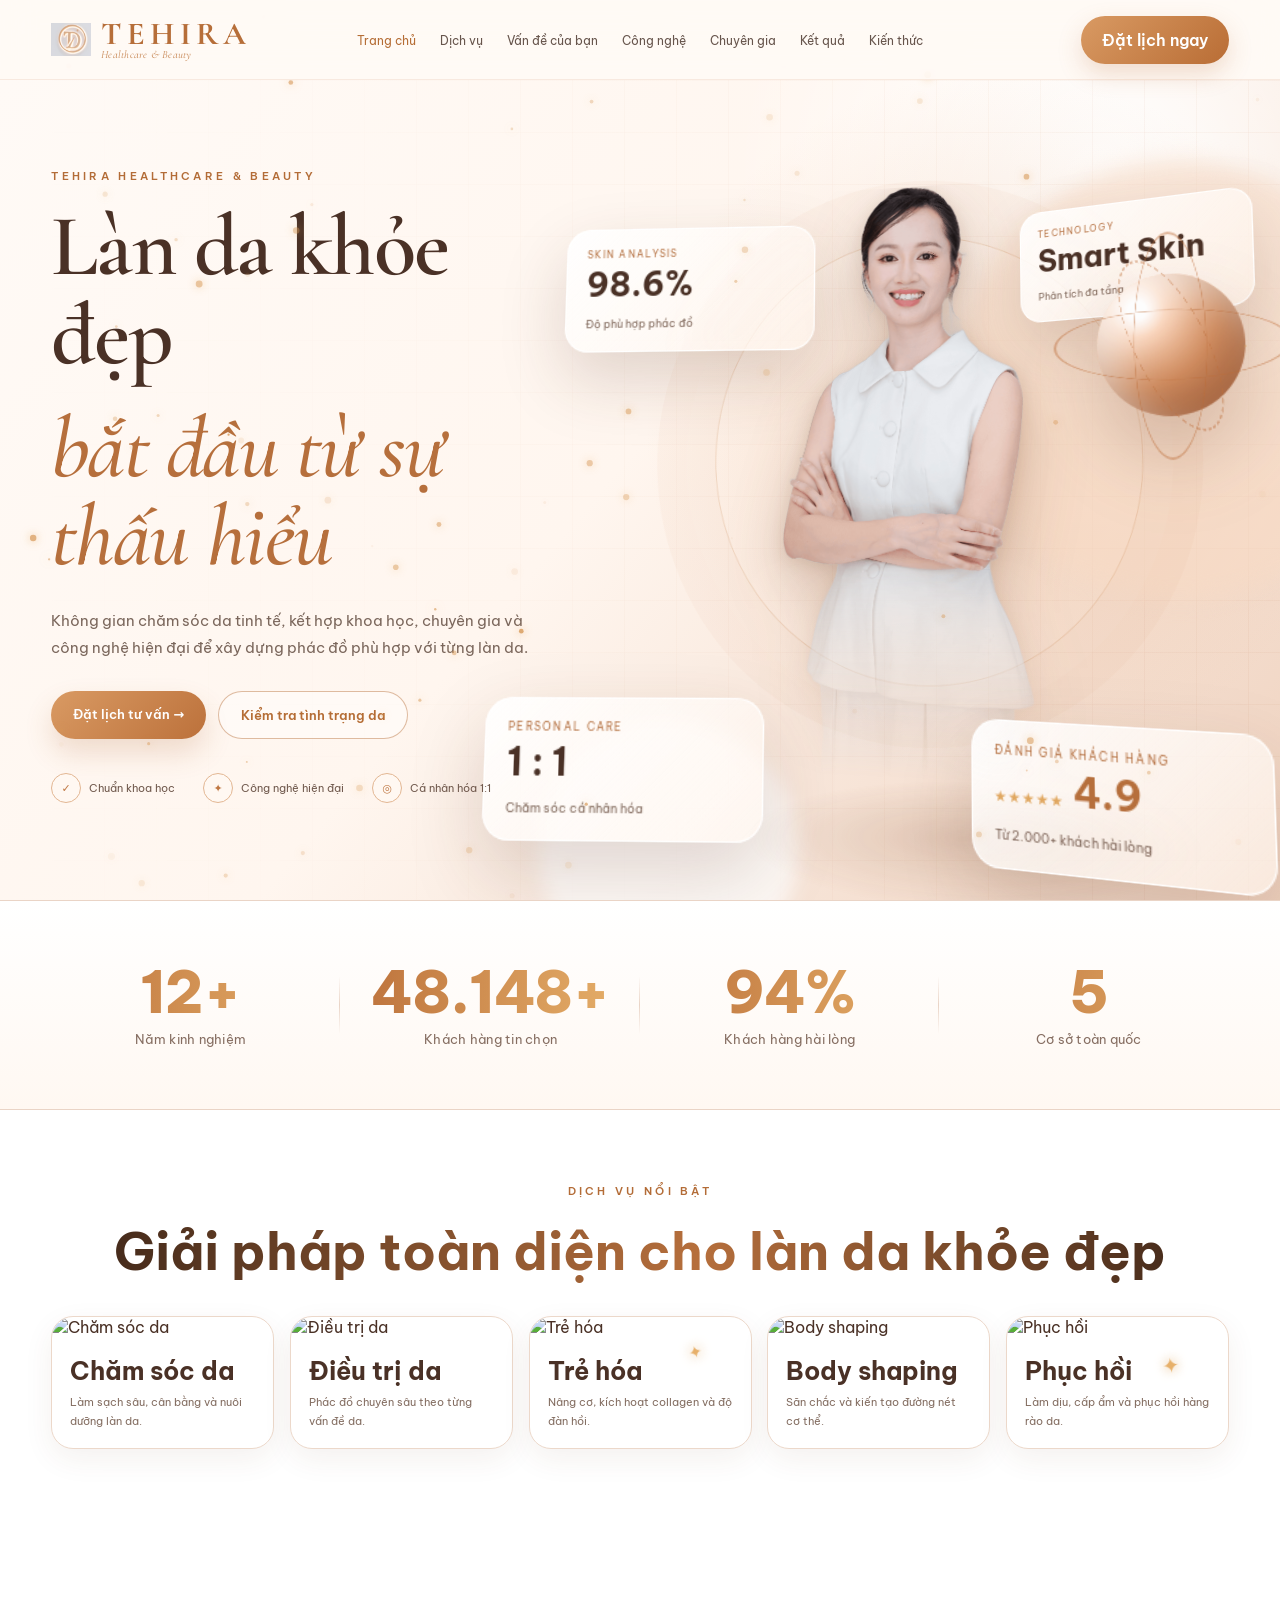
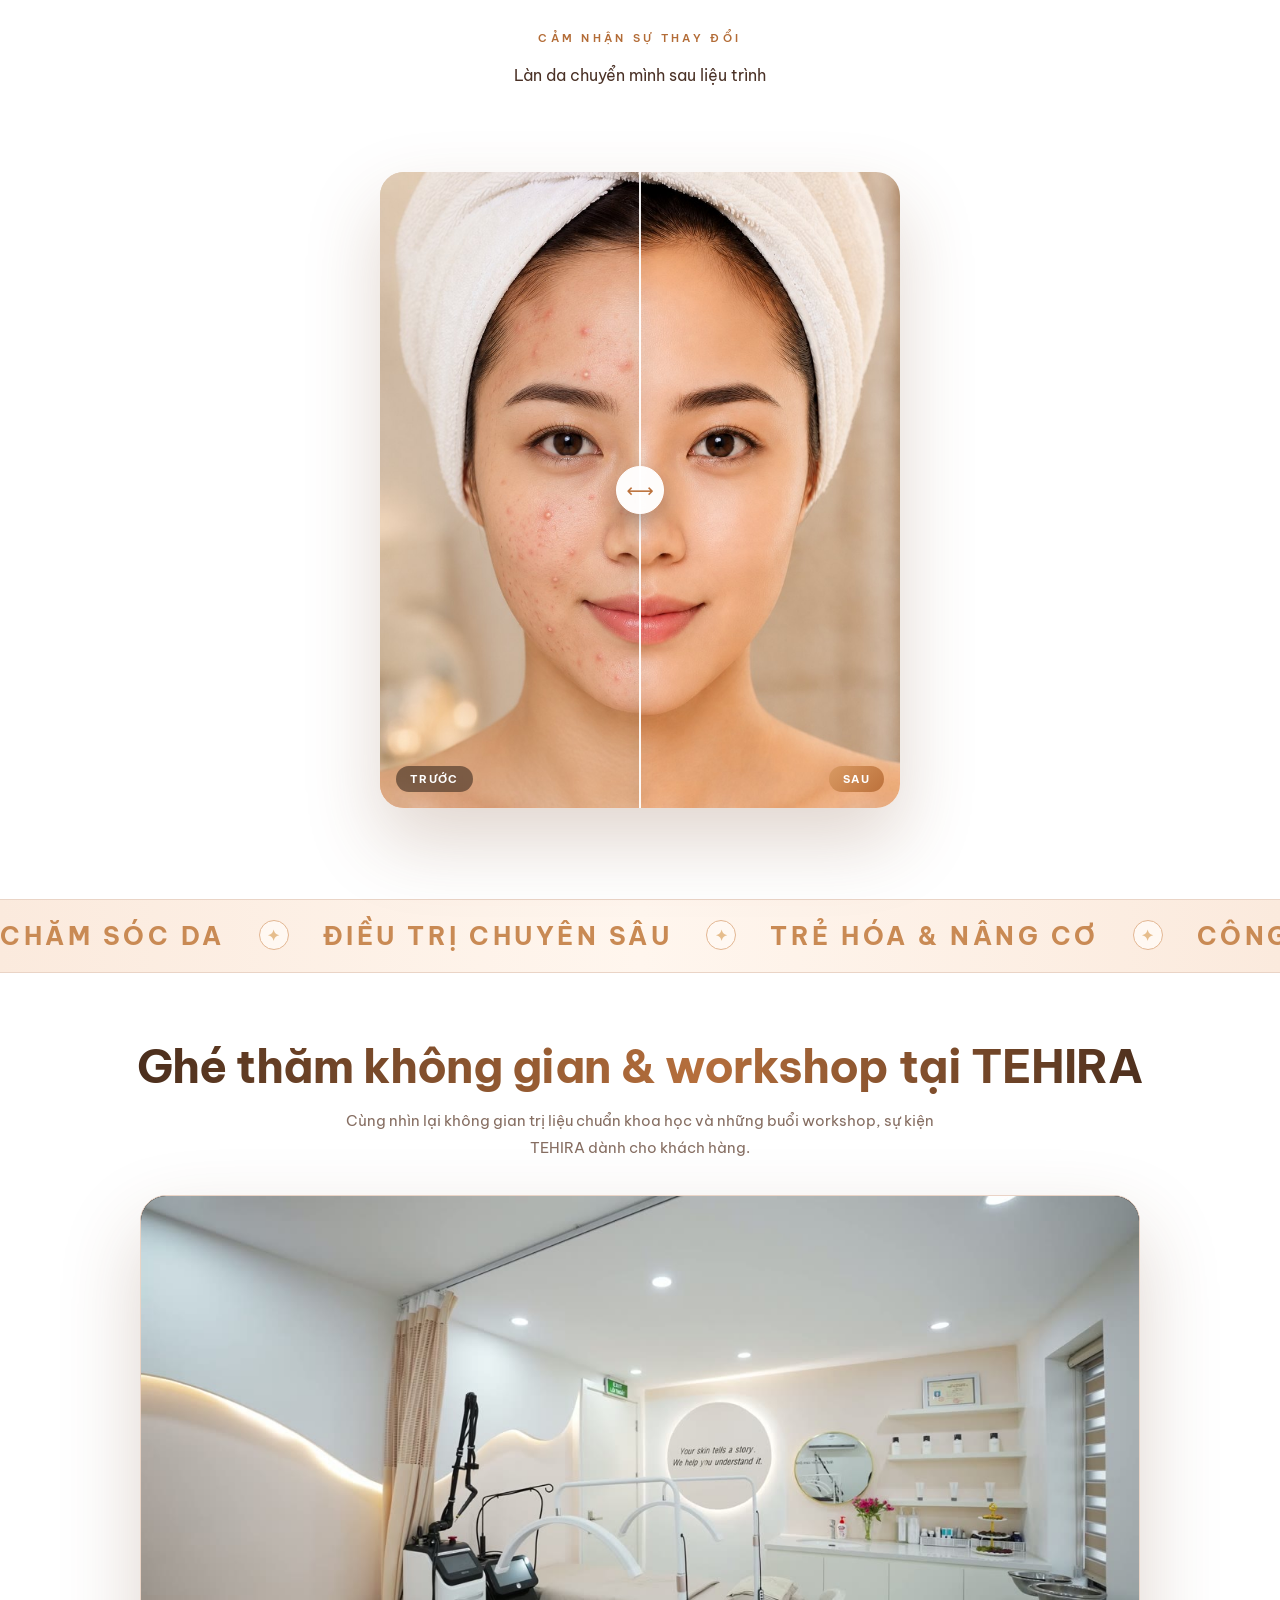
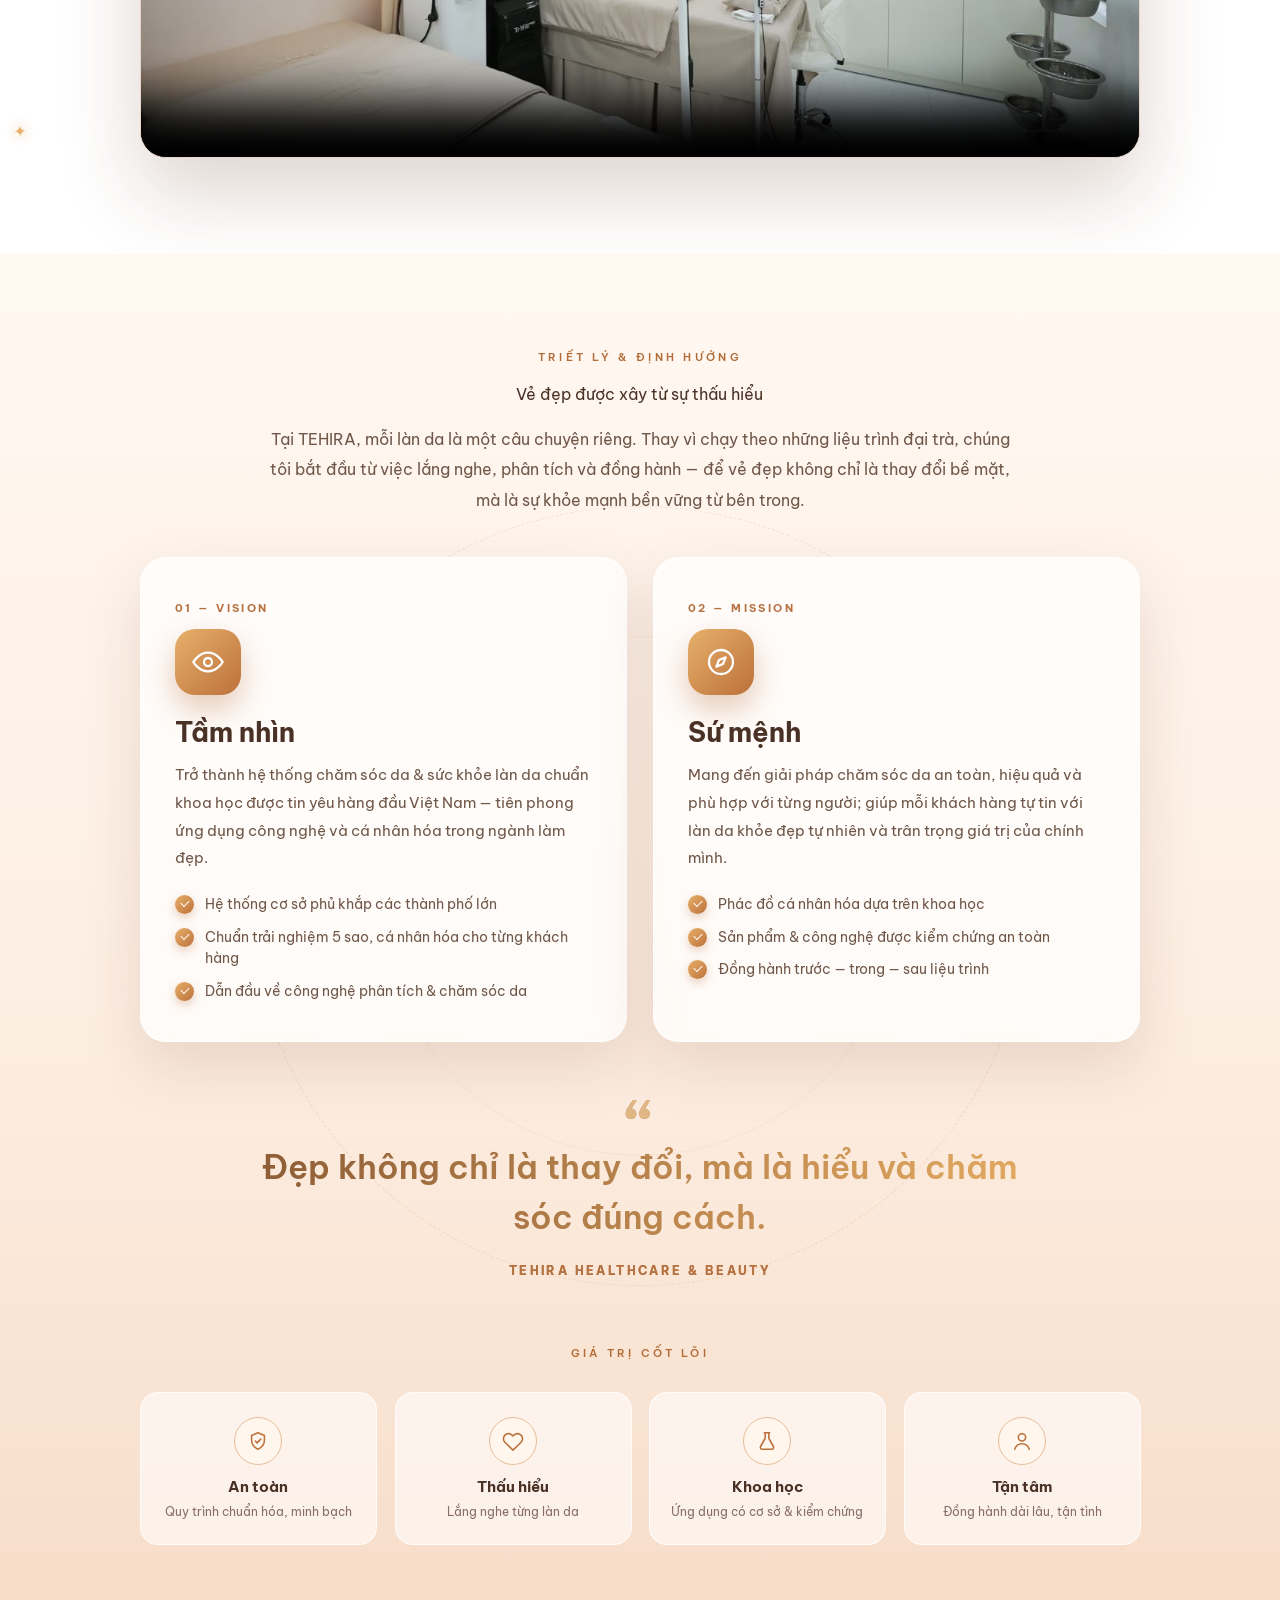
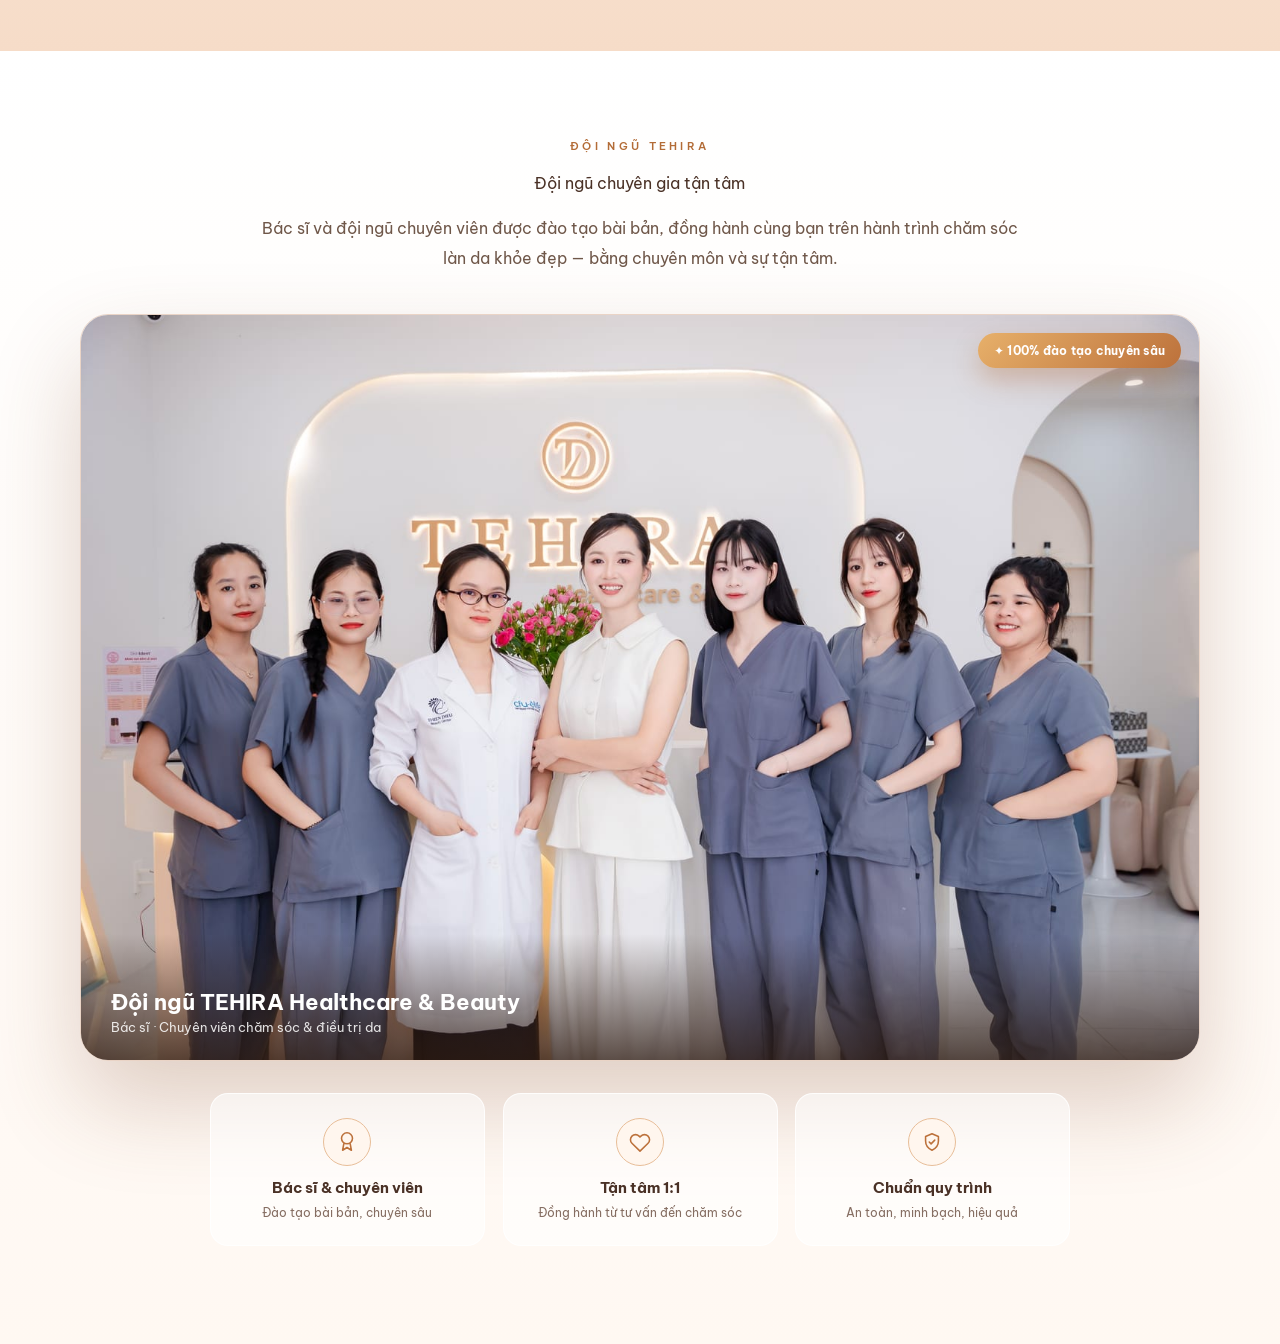
==== commit 0c4b660b: "Thay anh the Tre hoa thanh anh guong mat" ====
--- a/index.html
+++ b/index.html
@@ -246,7 +246,7 @@
 <section class="after"><div class="container"><div class="eyebrow" data-reveal>DỊCH VỤ NỔI BẬT</div><h2 data-reveal data-delay="90">Giải pháp toàn diện cho làn da khỏe đẹp</h2><div class="services">
 <div class="service" data-reveal="scale" data-delay="0"><img src="https://images.unsplash.com/photo-1570172619644-dfd03ed5d881?auto=format&fit=crop&w=900&q=86" alt="Chăm sóc da" loading="lazy"><div><h3>Chăm sóc da</h3><p>Làm sạch sâu, cân bằng và nuôi dưỡng làn da.</p></div></div>
 <div class="service" data-reveal="scale" data-delay="90"><img src="https://images.unsplash.com/photo-1616394584738-fc6e612e71b9?auto=format&fit=crop&w=900&q=86" alt="Điều trị da" loading="lazy"><div><h3>Điều trị da</h3><p>Phác đồ chuyên sâu theo từng vấn đề da.</p></div></div>
-<div class="service" data-reveal="scale" data-delay="180"><img src="https://images.unsplash.com/photo-1598440947619-2c35fc9aa908?auto=format&fit=crop&w=900&q=86" alt="Trẻ hóa" loading="lazy"><div><h3>Trẻ hóa</h3><p>Nâng cơ, kích hoạt collagen và độ đàn hồi.</p></div></div>
+<div class="service" data-reveal="scale" data-delay="180"><img src="https://images.unsplash.com/photo-1544005313-94ddf0286df2?auto=format&fit=crop&w=900&q=86" alt="Trẻ hóa" loading="lazy"><div><h3>Trẻ hóa</h3><p>Nâng cơ, kích hoạt collagen và độ đàn hồi.</p></div></div>
 <div class="service" data-reveal="scale" data-delay="270"><img src="https://images.unsplash.com/photo-1600334129128-685c5582fd35?auto=format&fit=crop&w=900&q=86" alt="Body shaping" loading="lazy"><div><h3>Body shaping</h3><p>Săn chắc và kiến tạo đường nét cơ thể.</p></div></div>
 <div class="service" data-reveal="scale" data-delay="360"><img src="https://images.unsplash.com/photo-1544161515-4ab6ce6db874?auto=format&fit=crop&w=900&q=86" alt="Phục hồi" loading="lazy"><div><h3>Phục hồi</h3><p>Làm dịu, cấp ẩm và phục hồi hàng rào da.</p></div></div>
 </div></div></section>
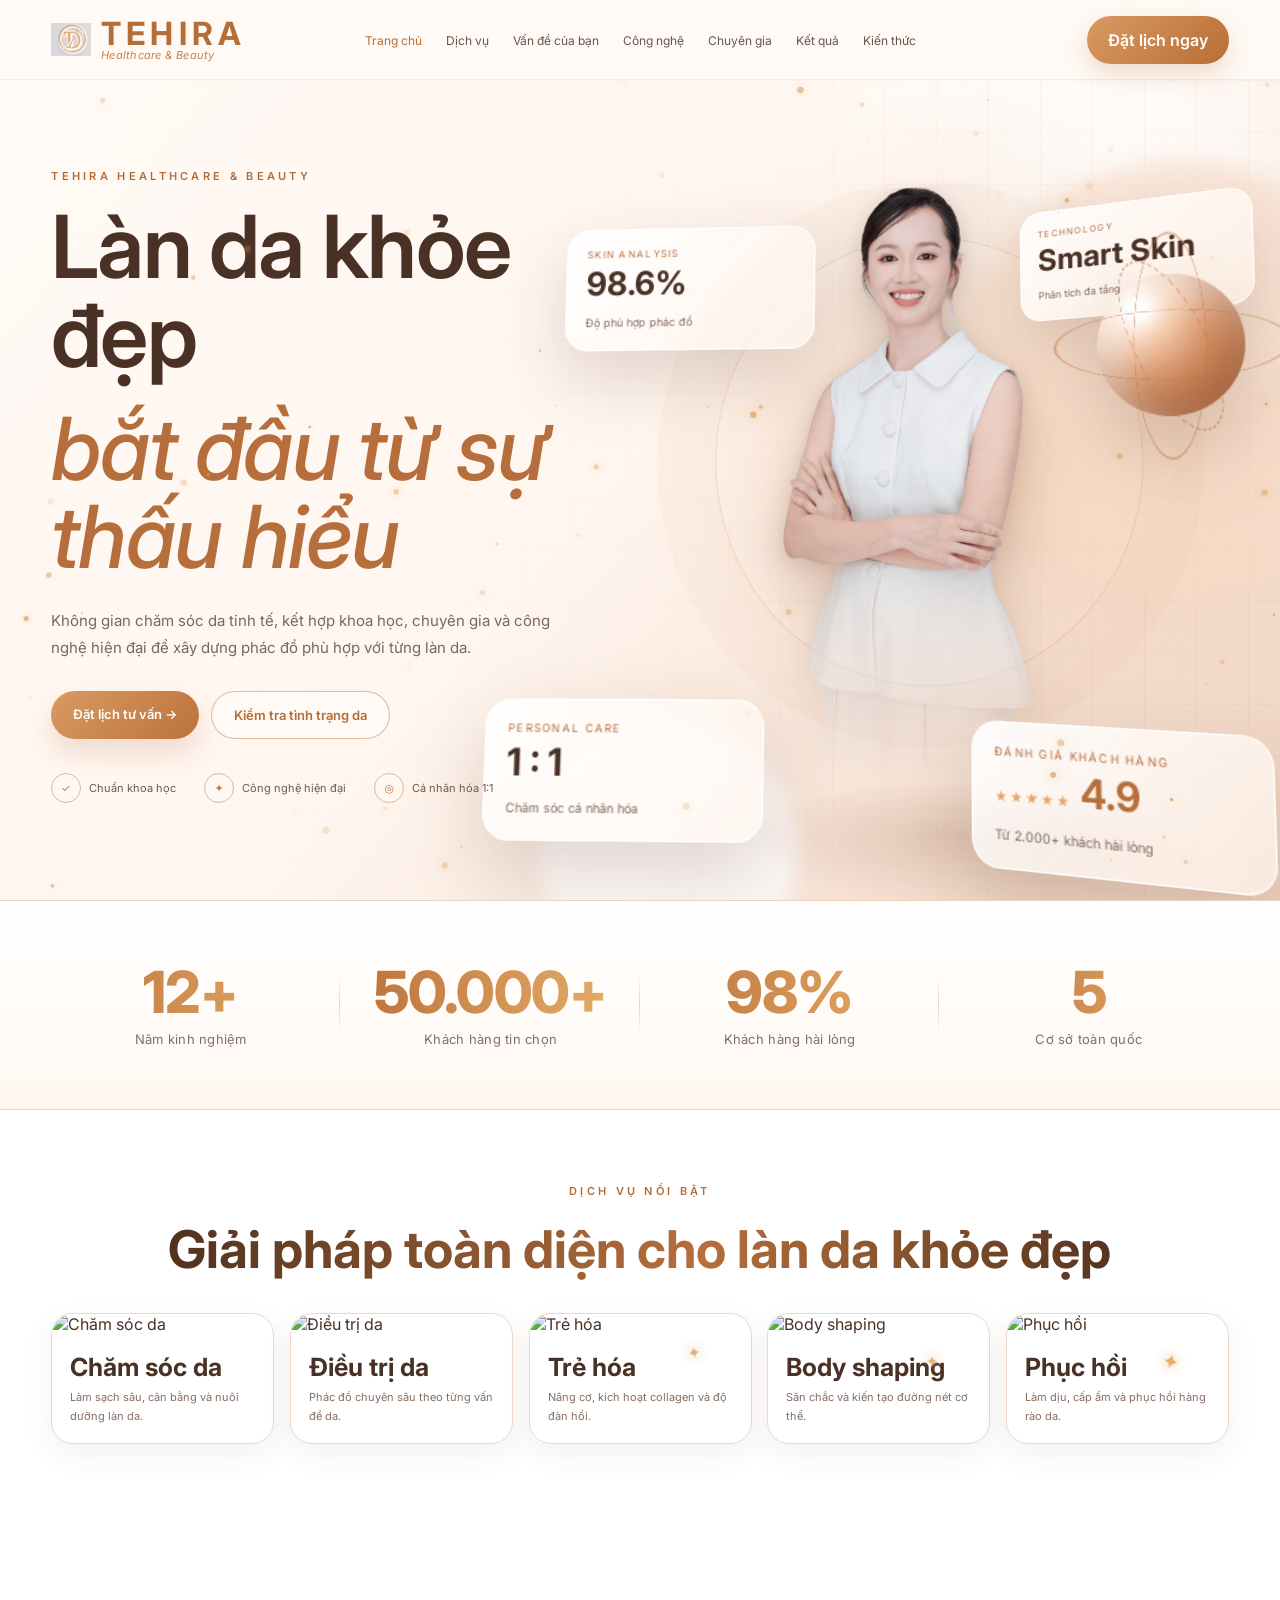
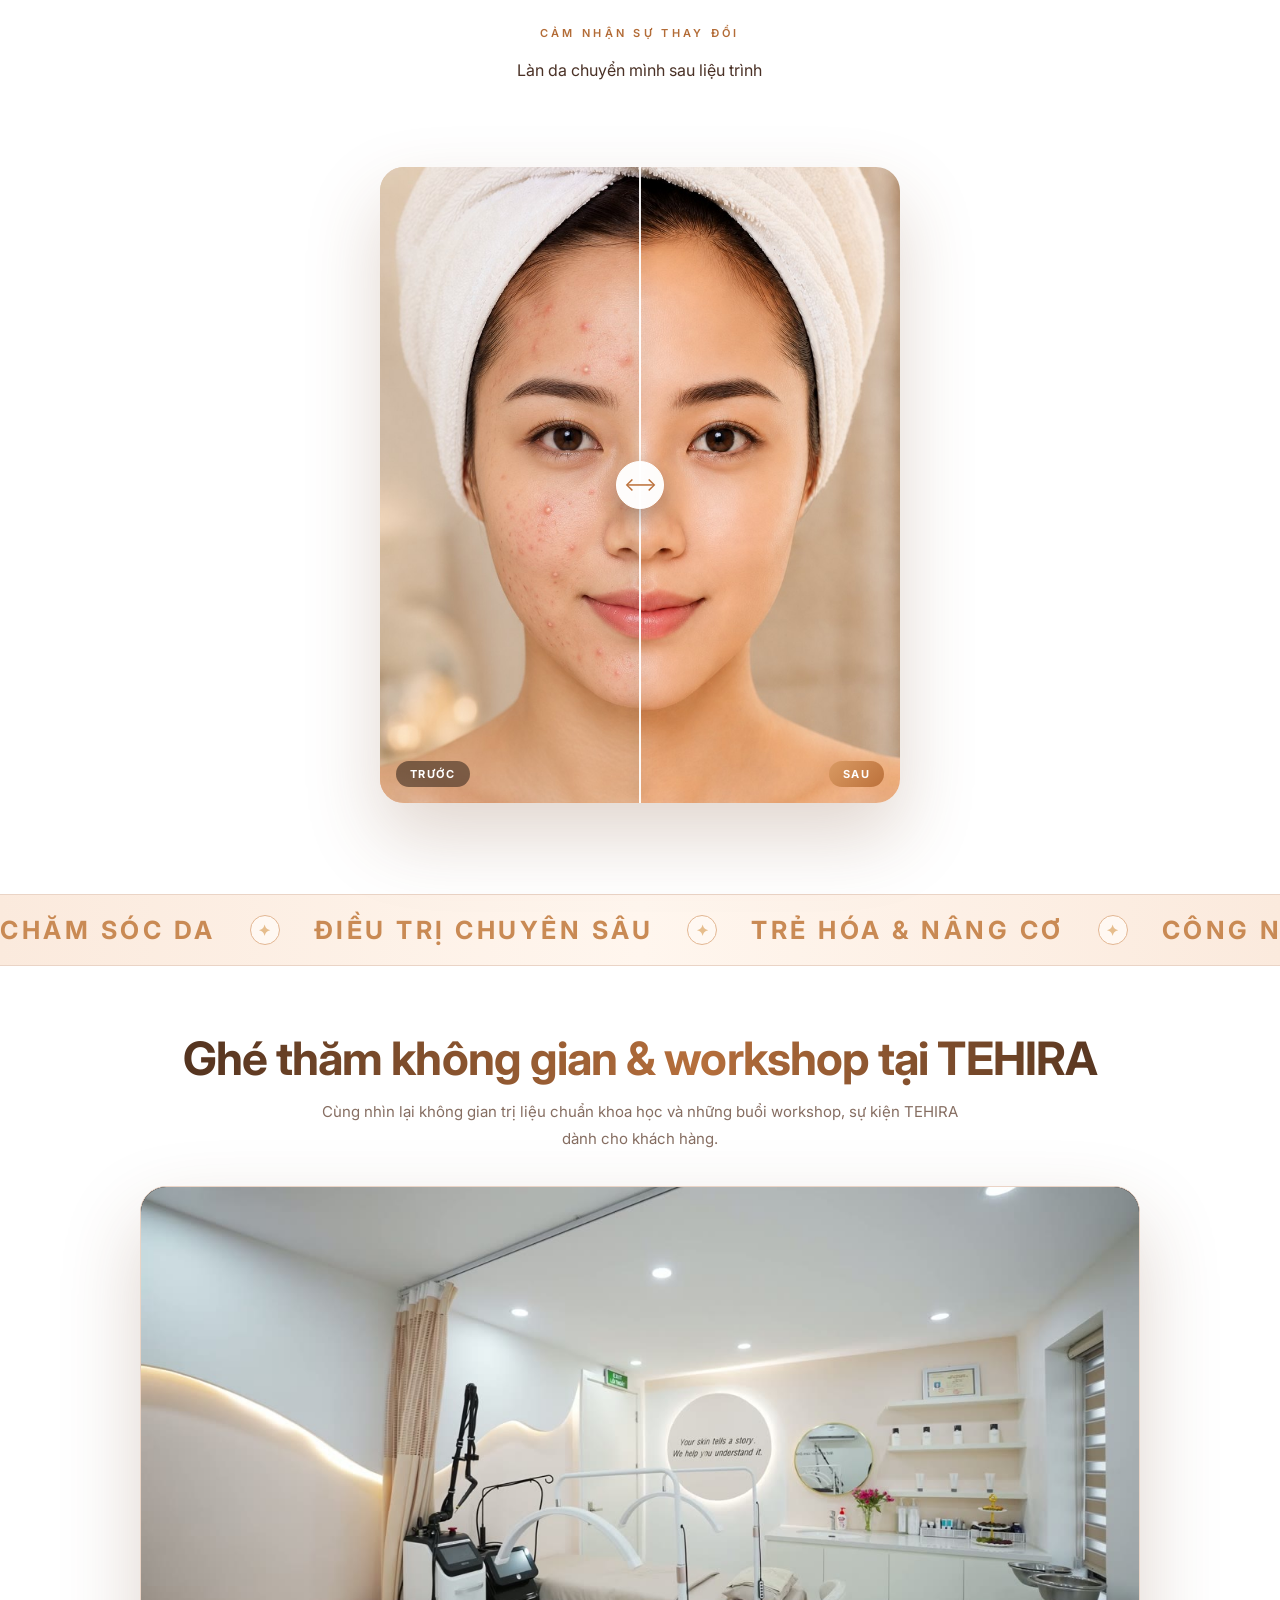
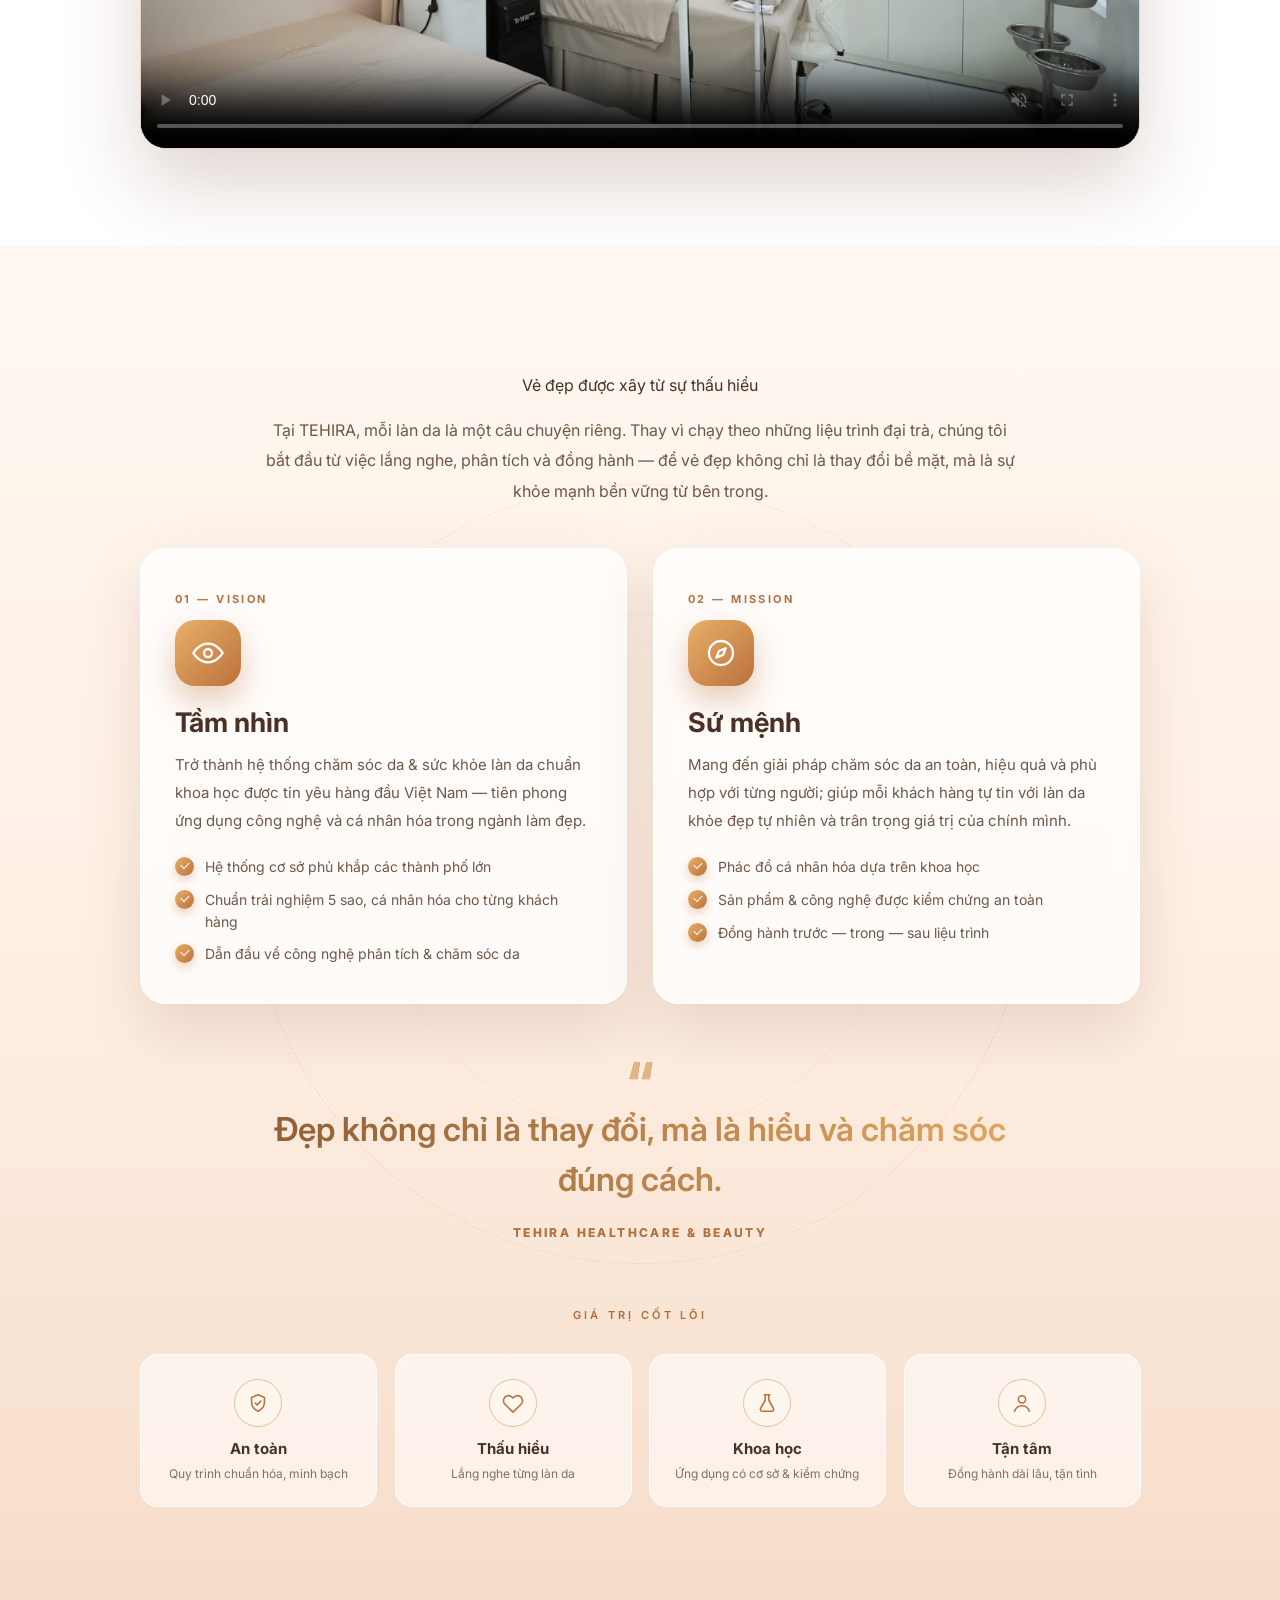
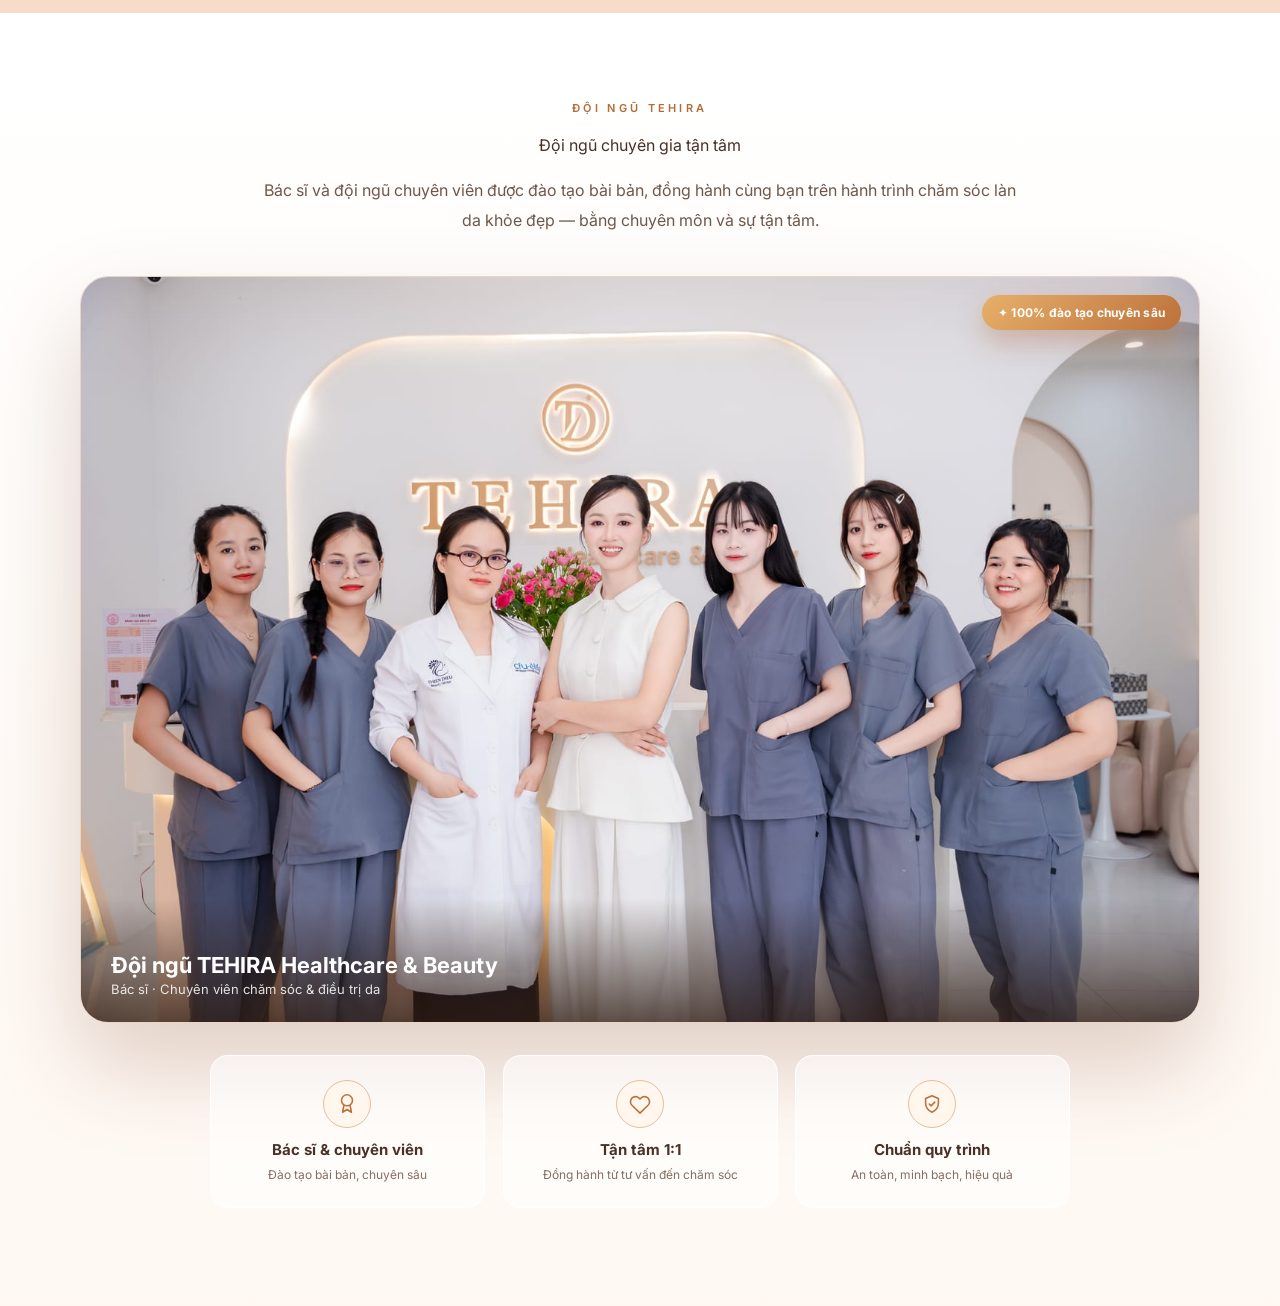
==== commit 4a5340ad: "Doi toan bo font web sang Inter (giong font khung chat)" ====
--- a/index.html
+++ b/index.html
@@ -5,12 +5,12 @@
 <meta name="viewport" content="width=device-width, initial-scale=1" />
 <title>TEHIRA — 3D Hero V2</title>
 <style>
-@import url('https://fonts.googleapis.com/css2?family=Be+Vietnam+Pro:wght@300;400;500;600;700;800&family=Cormorant+Garamond:ital,wght@0,600;0,700;1,500;1,600&display=swap');
+@import url('https://fonts.googleapis.com/css2?family=Inter:ital,wght@0,400;0,500;0,600;0,700;1,400;1,500&display=swap');
 :root{--ivory:#fffaf6;--peach:#f5ded0;--gold:#c98954;--brown:#4a3126;--muted:#866e62;--line:#ead4c6}
-*{box-sizing:border-box} html,body{margin:0;background:var(--ivory);color:var(--brown);font-family:'Be Vietnam Pro',system-ui,Arial,sans-serif} body{overflow-x:clip}
+*{box-sizing:border-box} html,body{margin:0;background:var(--ivory);color:var(--brown);font-family:'Inter',system-ui,Arial,sans-serif} body{overflow-x:clip}
 a{text-decoration:none;color:inherit}.container{width:min(1420px,92vw);margin:auto}
 .header{height:80px;display:flex;align-items:center;border-bottom:1px solid rgba(201,137,84,.14);background:rgba(255,250,246,.9);backdrop-filter:blur(18px);position:sticky;top:0;z-index:100}
-.nav{display:flex;align-items:center;gap:28px;position:relative;justify-content:space-between}.brand{display:flex;align-items:center;gap:10px}.brand img{width:40px;height:40px;object-fit:contain}.brand b{font-family:'Cormorant Garamond',Georgia,serif;font-weight:700;font-size:32px;letter-spacing:.16em;color:#b66e39;line-height:1}.brand small{display:block;font-family:'Cormorant Garamond',Georgia,serif;font-style:italic;font-size:11px;letter-spacing:.02em;color:#c5834e;margin-top:-2px}
+.nav{display:flex;align-items:center;gap:28px;position:relative;justify-content:space-between}.brand{display:flex;align-items:center;gap:10px}.brand img{width:40px;height:40px;object-fit:contain}.brand b{font-family:'Inter',Georgia,serif;font-weight:700;font-size:32px;letter-spacing:.16em;color:#b66e39;line-height:1}.brand small{display:block;font-family:'Inter',Georgia,serif;font-style:italic;font-size:11px;letter-spacing:.02em;color:#c5834e;margin-top:-2px}
 .links{display:flex;gap:24px;font-size:12px;color:#67554c;position:absolute;left:50%;top:50%;transform:translate(-50%,-50%)}.links a:first-child{color:#b56d35}.book{padding:14px 21px;border-radius:999px;background:linear-gradient(135deg,#d99a63,#b96d35);color:#fff;font-weight:600;box-shadow:0 10px 25px rgba(185,109,53,.22)}.hamb{display:none;border:0;background:transparent;font-size:26px;color:var(--brown);cursor:pointer;line-height:1;padding:4px 8px}
 .hero{min-height:calc(100vh - 80px);display:flex;align-items:center;position:relative;isolation:isolate;overflow:hidden;background:
 radial-gradient(circle at 78% 42%,rgba(232,173,128,.30),transparent 32%),
@@ -18,7 +18,7 @@
 linear-gradient(130deg,#fffaf6 0%,#fff6ef 48%,#efd2bf 100%)}
 .hero:before{content:"";position:absolute;inset:0;background-image:linear-gradient(rgba(188,113,61,.05) 1px,transparent 1px),linear-gradient(90deg,rgba(188,113,61,.05) 1px,transparent 1px);background-size:52px 52px;mask-image:linear-gradient(90deg,transparent 0,rgba(0,0,0,.4) 45%,#000 100%);z-index:-2}
 .blob{position:absolute;border-radius:50%;filter:blur(10px);pointer-events:none}.blob.a{width:440px;height:440px;right:-120px;top:80px;background:rgba(247,219,197,.55)}.blob.b{width:260px;height:260px;left:42%;bottom:-80px;background:rgba(255,255,255,.75)}
-.grid{display:grid;grid-template-columns:.9fr 1.1fr;gap:44px;align-items:center;padding:64px 0 72px}.copy{position:relative;z-index:12}.eyebrow{font-size:11px;font-weight:600;letter-spacing:.30em;color:#b36c37;margin-bottom:20px}.copy h1{font-family:'Cormorant Garamond',Georgia,serif;font-size:clamp(60px,6.8vw,98px);font-weight:600;line-height:1.02;letter-spacing:-.02em;margin:0 0 25px}.copy h1 em{font-weight:500;color:#b66f3c;display:inline-block;margin-top:.28em}.lead{font-size:15px;line-height:1.8;max-width:620px;color:#7b675c}.actions{display:flex;gap:12px;margin-top:30px}.btn{padding:15px 22px;border-radius:999px;background:linear-gradient(135deg,#d99a63,#bc713b);color:#fff;font-weight:600;font-size:13px;box-shadow:0 14px 28px rgba(171,94,42,.19)}.btn.alt{background:rgba(255,255,255,.42);color:#b56d35;border:1px solid rgba(181,109,53,.45);box-shadow:none;backdrop-filter:blur(10px)}
+.grid{display:grid;grid-template-columns:.9fr 1.1fr;gap:44px;align-items:center;padding:64px 0 72px}.copy{position:relative;z-index:12}.eyebrow{font-size:11px;font-weight:600;letter-spacing:.30em;color:#b36c37;margin-bottom:20px}.copy h1{font-family:'Inter',Georgia,serif;font-size:clamp(60px,6.8vw,98px);font-weight:600;line-height:1.02;letter-spacing:-.02em;margin:0 0 25px}.copy h1 em{font-weight:500;color:#b66f3c;display:inline-block;margin-top:.28em}.lead{font-size:15px;line-height:1.8;max-width:620px;color:#7b675c}.actions{display:flex;gap:12px;margin-top:30px}.btn{padding:15px 22px;border-radius:999px;background:linear-gradient(135deg,#d99a63,#bc713b);color:#fff;font-weight:600;font-size:13px;box-shadow:0 14px 28px rgba(171,94,42,.19)}.btn.alt{background:rgba(255,255,255,.42);color:#b56d35;border:1px solid rgba(181,109,53,.45);box-shadow:none;backdrop-filter:blur(10px)}
 .points{display:flex;gap:28px;margin-top:34px;font-size:11px;color:#70594d}.point{display:flex;gap:8px;align-items:center}.dot{width:30px;height:30px;border:1px solid #e2b692;border-radius:50%;display:grid;place-items:center;color:#bf7742;background:#fff8f2}
 
 /* REAL, OBVIOUS CSS 3D SCENE */
@@ -30,11 +30,11 @@
 .panel:before,.panel:after{display:none}
 .panel img{width:100%;height:100%;display:block;object-fit:contain;object-position:center bottom;filter:drop-shadow(0 26px 30px rgba(100,54,30,.22)) drop-shadow(0 4px 8px rgba(100,54,30,.14));-webkit-mask-image:linear-gradient(to bottom,#000 62%,rgba(0,0,0,.35) 84%,transparent 97%);mask-image:linear-gradient(to bottom,#000 62%,rgba(0,0,0,.35) 84%,transparent 97%)}
 .panel .wash,.panel .shine{display:none}
-.logo-float{display:none;position:absolute;left:22%;top:16%;padding:10px 18px;border-radius:999px;background:rgba(255,249,245,.78);border:1px solid rgba(255,255,255,.9);backdrop-filter:blur(12px);transform:translateZ(165px);box-shadow:0 16px 35px rgba(83,46,26,.16);font-family:'Be Vietnam Pro',sans-serif;font-weight:700;letter-spacing:.16em;color:#a76539}
+.logo-float{display:none;position:absolute;left:22%;top:16%;padding:10px 18px;border-radius:999px;background:rgba(255,249,245,.78);border:1px solid rgba(255,255,255,.9);backdrop-filter:blur(12px);transform:translateZ(165px);box-shadow:0 16px 35px rgba(83,46,26,.16);font-family:'Inter',sans-serif;font-weight:700;letter-spacing:.16em;color:#a76539}
 .orb{position:absolute;right:-4%;top:22%;width:175px;height:175px;transform-style:preserve-3d;transform:translateZ(235px);filter:drop-shadow(0 30px 28px rgba(104,57,31,.23));animation:floatOrb 4.7s ease-in-out infinite}@keyframes floatOrb{50%{transform:translateZ(235px) translateY(-18px)}}
 .orb-core{position:absolute;inset:33px;border-radius:50%;background:radial-gradient(circle at 28% 25%,#fff 0 6%,#ffd9bf 18%,#e8a06f 52%,#a75e38 100%);box-shadow:inset -25px -30px 46px rgba(87,41,21,.26),inset 15px 15px 30px rgba(255,255,255,.7)}
 .ring{position:absolute;inset:0;border:2px solid rgba(190,111,58,.44);border-radius:50%;transform-style:preserve-3d}.ring.r1{transform:rotateX(72deg);animation:r1 6s linear infinite}.ring.r2{transform:rotateY(72deg);animation:r2 8.5s linear infinite}.ring.r3{inset:16px;border-style:dashed;transform:rotateX(45deg) rotateY(58deg);animation:r3 10s linear infinite}@keyframes r1{to{transform:rotateX(72deg) rotateZ(360deg)}}@keyframes r2{to{transform:rotateY(72deg) rotateZ(-360deg)}}@keyframes r3{to{transform:rotateX(45deg) rotateY(58deg) rotateZ(360deg)}}
-.card3d{position:absolute;width:205px;padding:15px 16px;border-radius:20px;background:linear-gradient(135deg,rgba(255,255,255,.90),rgba(255,245,237,.64));border:1px solid rgba(255,255,255,.94);backdrop-filter:blur(14px);box-shadow:0 22px 55px rgba(85,46,26,.18);transform-style:preserve-3d}.card3d small{display:block;color:#b57142;font-size:8px;letter-spacing:.16em}.card3d strong{display:block;font-family:'Be Vietnam Pro',sans-serif;font-size:27px;margin:3px 0}.card3d span{font-size:9px;color:#80685b}.c1{left:11%;top:19%;transform:translateZ(260px) rotateY(8deg);animation:f1 5s ease-in-out infinite}.c2{right:-2%;top:12%;transform:translateZ(115px) rotateY(-12deg);animation:f2 5.8s ease-in-out infinite}.c3{left:8%;bottom:8%;transform:translateZ(320px) rotateY(10deg);animation:f3 5.3s ease-in-out infinite}@keyframes f1{50%{transform:translateZ(260px) translateY(-14px) rotateY(8deg)}}@keyframes f2{50%{transform:translateZ(115px) translateY(12px) rotateY(-12deg)}}@keyframes f3{50%{transform:translateZ(320px) translateY(-12px) rotateY(10deg)}}.c4{right:1%;bottom:6%;transform:translateZ(300px) rotateY(-9deg);animation:f4 5.6s ease-in-out infinite}.c4 strong{color:#b66f3c}.c4 .stars{color:#e0a760;letter-spacing:2px}@keyframes f4{50%{transform:translateZ(300px) translateY(-13px) rotateY(-9deg)}}
+.card3d{position:absolute;width:205px;padding:15px 16px;border-radius:20px;background:linear-gradient(135deg,rgba(255,255,255,.90),rgba(255,245,237,.64));border:1px solid rgba(255,255,255,.94);backdrop-filter:blur(14px);box-shadow:0 22px 55px rgba(85,46,26,.18);transform-style:preserve-3d}.card3d small{display:block;color:#b57142;font-size:8px;letter-spacing:.16em}.card3d strong{display:block;font-family:'Inter',sans-serif;font-size:27px;margin:3px 0}.card3d span{font-size:9px;color:#80685b}.c1{left:11%;top:19%;transform:translateZ(260px) rotateY(8deg);animation:f1 5s ease-in-out infinite}.c2{right:-2%;top:12%;transform:translateZ(115px) rotateY(-12deg);animation:f2 5.8s ease-in-out infinite}.c3{left:8%;bottom:8%;transform:translateZ(320px) rotateY(10deg);animation:f3 5.3s ease-in-out infinite}@keyframes f1{50%{transform:translateZ(260px) translateY(-14px) rotateY(8deg)}}@keyframes f2{50%{transform:translateZ(115px) translateY(12px) rotateY(-12deg)}}@keyframes f3{50%{transform:translateZ(320px) translateY(-12px) rotateY(10deg)}}.c4{right:1%;bottom:6%;transform:translateZ(300px) rotateY(-9deg);animation:f4 5.6s ease-in-out infinite}.c4 strong{color:#b66f3c}.c4 .stars{color:#e0a760;letter-spacing:2px}@keyframes f4{50%{transform:translateZ(300px) translateY(-13px) rotateY(-9deg)}}
 .depth-label{display:none;position:absolute;right:6%;bottom:7%;transform:translateZ(360px);padding:9px 13px;border-radius:999px;background:#4d3127;color:#fff;font-size:9px;letter-spacing:.08em;box-shadow:0 14px 30px rgba(53,29,18,.26)}
 .mouse-hint{position:absolute;right:1%;bottom:1%;font-size:10px;letter-spacing:.08em;color:#a56d4a;display:none;align-items:center;gap:8px}.mouse-hint i{width:34px;height:1px;background:#c78856;display:block}
 
@@ -45,11 +45,11 @@
 .service.sparkled{animation:cardPop .8s ease}
 @keyframes cardPop{0%{box-shadow:0 10px 30px rgba(105,60,34,.07);transform:translateY(0)}38%{box-shadow:0 20px 48px rgba(190,111,58,.34),0 0 0 2px rgba(224,167,96,.4);transform:translateY(-6px)}100%{box-shadow:0 10px 30px rgba(105,60,34,.07);transform:translateY(0)}}
 .video-sec{padding:30px 0 96px;background:#fff}
-.video-sec .h2{font-family:'Be Vietnam Pro',sans-serif;font-size:clamp(30px,4vw,46px);font-weight:700;text-align:center;margin:6px 0 12px;letter-spacing:-.02em}
+.video-sec .h2{font-family:'Inter',sans-serif;font-size:clamp(30px,4vw,46px);font-weight:700;text-align:center;margin:6px 0 12px;letter-spacing:-.02em}
 .video-sec .lead{max-width:640px;margin:0 auto;text-align:center;color:var(--muted)}
 .video-wrap{position:relative;max-width:1000px;margin:34px auto 0;border-radius:26px;overflow:hidden;background:#1a1310;box-shadow:0 34px 80px rgba(105,60,34,.22);border:1px solid var(--line);aspect-ratio:16/9}
 .video-wrap video{width:100%;height:100%;display:block;object-fit:cover}
-@media(max-width:700px){.video-wrap{border-radius:18px}}.after h2{font-family:'Be Vietnam Pro',sans-serif;font-size:52px;text-align:center;margin:0 0 32px}.services{display:grid;grid-template-columns:repeat(5,1fr);gap:16px}.service{border:1px solid #ecd8ca;border-radius:22px;overflow:hidden;background:#fff;box-shadow:0 10px 30px rgba(105,60,34,.07)}.service img{width:100%;height:170px;object-fit:cover}.service div{padding:18px}.service h3{font-family:'Be Vietnam Pro',sans-serif;font-size:25px;margin:0 0 6px}.service p{font-size:11px;line-height:1.7;color:#846e62;margin:0}
+@media(max-width:700px){.video-wrap{border-radius:18px}}.after h2{font-family:'Inter',sans-serif;font-size:52px;text-align:center;margin:0 0 32px}.services{display:grid;grid-template-columns:repeat(5,1fr);gap:16px}.service{border:1px solid #ecd8ca;border-radius:22px;overflow:hidden;background:#fff;box-shadow:0 10px 30px rgba(105,60,34,.07)}.service img{width:100%;height:170px;object-fit:cover}.service div{padding:18px}.service h3{font-family:'Inter',sans-serif;font-size:25px;margin:0 0 6px}.service p{font-size:11px;line-height:1.7;color:#846e62;margin:0}
 @media(max-width:1050px){.hamb{display:block;margin-left:auto}.links{position:absolute;left:0;right:0;top:100%;transform:none;flex-direction:column;gap:0;background:rgba(255,250,246,.98);backdrop-filter:blur(18px);border-bottom:1px solid rgba(201,137,84,.16);box-shadow:0 22px 30px rgba(120,68,38,.12);padding:6px 22px 14px;display:none}.nav.open .links{display:flex}.links a{padding:13px 2px;font-size:15px;border-bottom:1px solid rgba(201,137,84,.10)}.links a:last-child{border-bottom:0}.grid{grid-template-columns:1fr}.copy{text-align:center}.lead{margin:auto}.actions,.points{justify-content:center}.stage{height:620px}.scene{inset:0 4%}.copy h1{font-size:68px}}
 @media(max-width:700px){.brand b{font-size:19px}.brand small{font-size:8.5px}.brand img{width:30px;height:30px}.book{padding:8px 13px;font-size:12px}.hamb{font-size:23px}.hero{min-height:auto}.grid{padding-top:40px}.copy h1{font-size:52px}.points{flex-wrap:wrap}.stage{height:470px;min-height:470px}.panel{left:11%;top:13%;width:78%;height:68%}.card3d{width:104px;padding:7px 8px;border-radius:13px}.card3d strong{font-size:17px;margin:1px 0}.card3d small{font-size:6.5px;letter-spacing:.1em}.card3d span{font-size:7.5px}.c1{left:0;top:8%}.c2{right:-2%;top:4%}.c3{left:8%;bottom:5%}.c4{right:-2%;bottom:5%}.orb{width:130px;height:130px}.orb-core{inset:22px}.services{grid-template-columns:1fr 1fr}.service:last-child{display:none}}
 /* ===== WOW LAYER: chuyển động toàn trang · reveal khi cuộn · ánh sáng theo con trỏ ===== */
@@ -88,12 +88,12 @@
 .stats-band .container{display:grid;grid-template-columns:repeat(4,1fr);gap:20px}
 .stat-item{text-align:center;position:relative}
 .stat-item:not(:last-child)::after{content:"";position:absolute;right:-10px;top:50%;transform:translateY(-50%);width:1px;height:58px;background:linear-gradient(transparent,var(--line),transparent)}
-.stat-item .num{font-family:'Be Vietnam Pro',sans-serif;font-weight:800;font-size:clamp(34px,4.6vw,58px);line-height:1;background:linear-gradient(92deg,#bc713b,#e6b06a);-webkit-background-clip:text;background-clip:text;color:transparent;letter-spacing:-.02em}
+.stat-item .num{font-family:'Inter',sans-serif;font-weight:800;font-size:clamp(34px,4.6vw,58px);line-height:1;background:linear-gradient(92deg,#bc713b,#e6b06a);-webkit-background-clip:text;background-clip:text;color:transparent;letter-spacing:-.02em}
 .stat-item .lbl{margin-top:10px;font-size:13px;color:var(--muted);letter-spacing:.02em}
 @media(max-width:760px){.stats-band .container{grid-template-columns:1fr 1fr;gap:34px 20px}.stat-item:nth-child(2)::after{display:none}}
 .marquee{overflow:hidden;padding:20px 0;background:linear-gradient(90deg,#fbeadd,#fff6ee,#fbeadd);border-top:1px solid var(--line);border-bottom:1px solid var(--line);--mq:40s}
 .marquee-track{display:inline-flex;gap:34px;white-space:nowrap;will-change:transform;animation:mq var(--mq) linear infinite}
-.marquee-track span{font-family:'Be Vietnam Pro',sans-serif;font-weight:700;font-size:clamp(15px,2.1vw,25px);color:#c98a54;letter-spacing:.14em}
+.marquee-track span{font-family:'Inter',sans-serif;font-weight:700;font-size:clamp(15px,2.1vw,25px);color:#c98a54;letter-spacing:.14em}
 .marquee-track .dot{color:#e6bd8c;letter-spacing:0;line-height:1;font-size:15px;text-indent:0}
 .marquee:hover .marquee-track{animation-play-state:paused}
 @keyframes mq{to{transform:translateX(-50%)}}
@@ -117,7 +117,7 @@
 .vm-ico svg{width:32px;height:32px}
 .vm-card:nth-child(2) .vm-ico{animation-delay:-2.2s}
 @keyframes floatIco{50%{transform:translateY(-10px) rotate(-4deg)}}
-.vm-card h3{font-family:'Be Vietnam Pro',sans-serif;font-size:27px;font-weight:700;margin:0 0 12px;color:#4a3126}
+.vm-card h3{font-family:'Inter',sans-serif;font-size:27px;font-weight:700;margin:0 0 12px;color:#4a3126}
 .vm-card p{font-size:15px;line-height:1.85;color:#6f5749;margin:0}
 .values{display:grid;grid-template-columns:repeat(4,1fr);gap:18px;max-width:1000px;margin:32px auto 0;position:relative;z-index:2}
 .value{text-align:center;background:rgba(255,255,255,.58);border:1px solid rgba(255,255,255,.82);border-radius:18px;padding:24px 14px;transition:transform .3s ease,background .3s ease,box-shadow .3s ease}
@@ -135,7 +135,7 @@
 .vm-list li{position:relative;padding-left:30px;font-size:14px;line-height:1.55;color:#6f5749}
 .vm-list li::before{content:"";position:absolute;left:0;top:1px;width:19px;height:19px;border-radius:50%;background:linear-gradient(135deg,#e7b06a,#bc713b);box-shadow:0 4px 10px rgba(180,105,53,.3)}
 .vm-list li::after{content:"";position:absolute;left:6px;top:6px;width:7px;height:4px;border-left:1.7px solid #fff;border-bottom:1.7px solid #fff;transform:rotate(-45deg)}
-.vm-quote{position:relative;z-index:2;max-width:840px;margin:58px auto;text-align:center;padding:8px 20px;font-family:'Be Vietnam Pro',sans-serif;font-size:clamp(22px,3vw,33px);font-weight:600;line-height:1.5;background:linear-gradient(92deg,#8a5a34,#e6ac63,#8a5a34);background-size:200% auto;-webkit-background-clip:text;background-clip:text;color:transparent;animation:shimmer 6s linear infinite}
+.vm-quote{position:relative;z-index:2;max-width:840px;margin:58px auto;text-align:center;padding:8px 20px;font-family:'Inter',sans-serif;font-size:clamp(22px,3vw,33px);font-weight:600;line-height:1.5;background:linear-gradient(92deg,#8a5a34,#e6ac63,#8a5a34);background-size:200% auto;-webkit-background-clip:text;background-clip:text;color:transparent;animation:shimmer 6s linear infinite}
 @keyframes shimmer{to{background-position:200% center}}
 .vm-quote .qm{display:block;font-size:66px;line-height:.5;color:#e0b784;-webkit-text-fill-color:#e0b784;margin-bottom:2px}
 .vm-quote cite{display:block;margin-top:20px;font-size:12px;font-weight:700;letter-spacing:.2em;font-style:normal;color:#b57142;-webkit-text-fill-color:#b57142}
@@ -165,7 +165,7 @@
 .team-figure img{width:100%;display:block;transition:transform 1.3s cubic-bezier(.2,.7,.2,1)}
 .team-figure:hover img{transform:scale(1.045)}
 .team-figure figcaption{position:absolute;left:0;right:0;bottom:0;padding:54px 30px 24px;background:linear-gradient(transparent,rgba(45,26,15,.74));color:#fff}
-.team-figure figcaption b{font-family:'Be Vietnam Pro',sans-serif;font-weight:700;font-size:clamp(17px,2.2vw,22px);display:block}
+.team-figure figcaption b{font-family:'Inter',sans-serif;font-weight:700;font-size:clamp(17px,2.2vw,22px);display:block}
 .team-figure figcaption span{font-size:13px;opacity:.86}
 .team-badge{position:absolute;top:18px;right:18px;z-index:2;background:linear-gradient(135deg,#e7b06a,#bc713b);color:#fff;padding:10px 16px;border-radius:999px;font-size:12px;font-weight:700;letter-spacing:.02em;box-shadow:0 12px 26px rgba(180,105,53,.34)}
 @media(max-width:700px){.team-figure{border-radius:18px}.team-figure figcaption{padding:40px 18px 16px}}
@@ -191,8 +191,8 @@
     var off=document.createElement('canvas'),octx=off.getContext('2d'); off.width=W; off.height=H;
     octx.fillStyle='#000'; octx.textAlign='center'; octx.textBaseline='middle';
     try{octx.letterSpacing=(0.09*H/230*dpr)+'px';}catch(_){}
-    var fs=Math.floor(H*0.72); octx.font="700 "+fs+"px 'Cormorant Garamond',Georgia,serif";
-    while(octx.measureText('TEHIRA').width>W*0.9 && fs>10){fs-=4;octx.font="700 "+fs+"px 'Cormorant Garamond',Georgia,serif";}
+    var fs=Math.floor(H*0.72); octx.font="700 "+fs+"px 'Inter',Georgia,serif";
+    while(octx.measureText('TEHIRA').width>W*0.9 && fs>10){fs-=4;octx.font="700 "+fs+"px 'Inter',Georgia,serif";}
     octx.fillText('TEHIRA',W/2,H/2);
     var data=octx.getImageData(0,0,W,H).data, targets=[], step=Math.max(3,Math.floor(5*dpr));
     for(var y=0;y<H;y+=step)for(var x=0;x<W;x+=step){ if(data[(y*W+x)*4+3]>128) targets.push([x,y]); }
@@ -205,7 +205,7 @@
       if(el<3.1 && !ended) requestAnimationFrame(frame); else finish();
     })();
   }
-  if(document.fonts&&document.fonts.load){ var did=false; var go=function(){if(did)return;did=true;run();}; document.fonts.load("700 80px 'Cormorant Garamond'").then(go).catch(go); setTimeout(go,650); }
+  if(document.fonts&&document.fonts.load){ var did=false; var go=function(){if(did)return;did=true;run();}; document.fonts.load("700 80px 'Inter'").then(go).catch(go); setTimeout(go,650); }
   else run();
 })();
 </script>
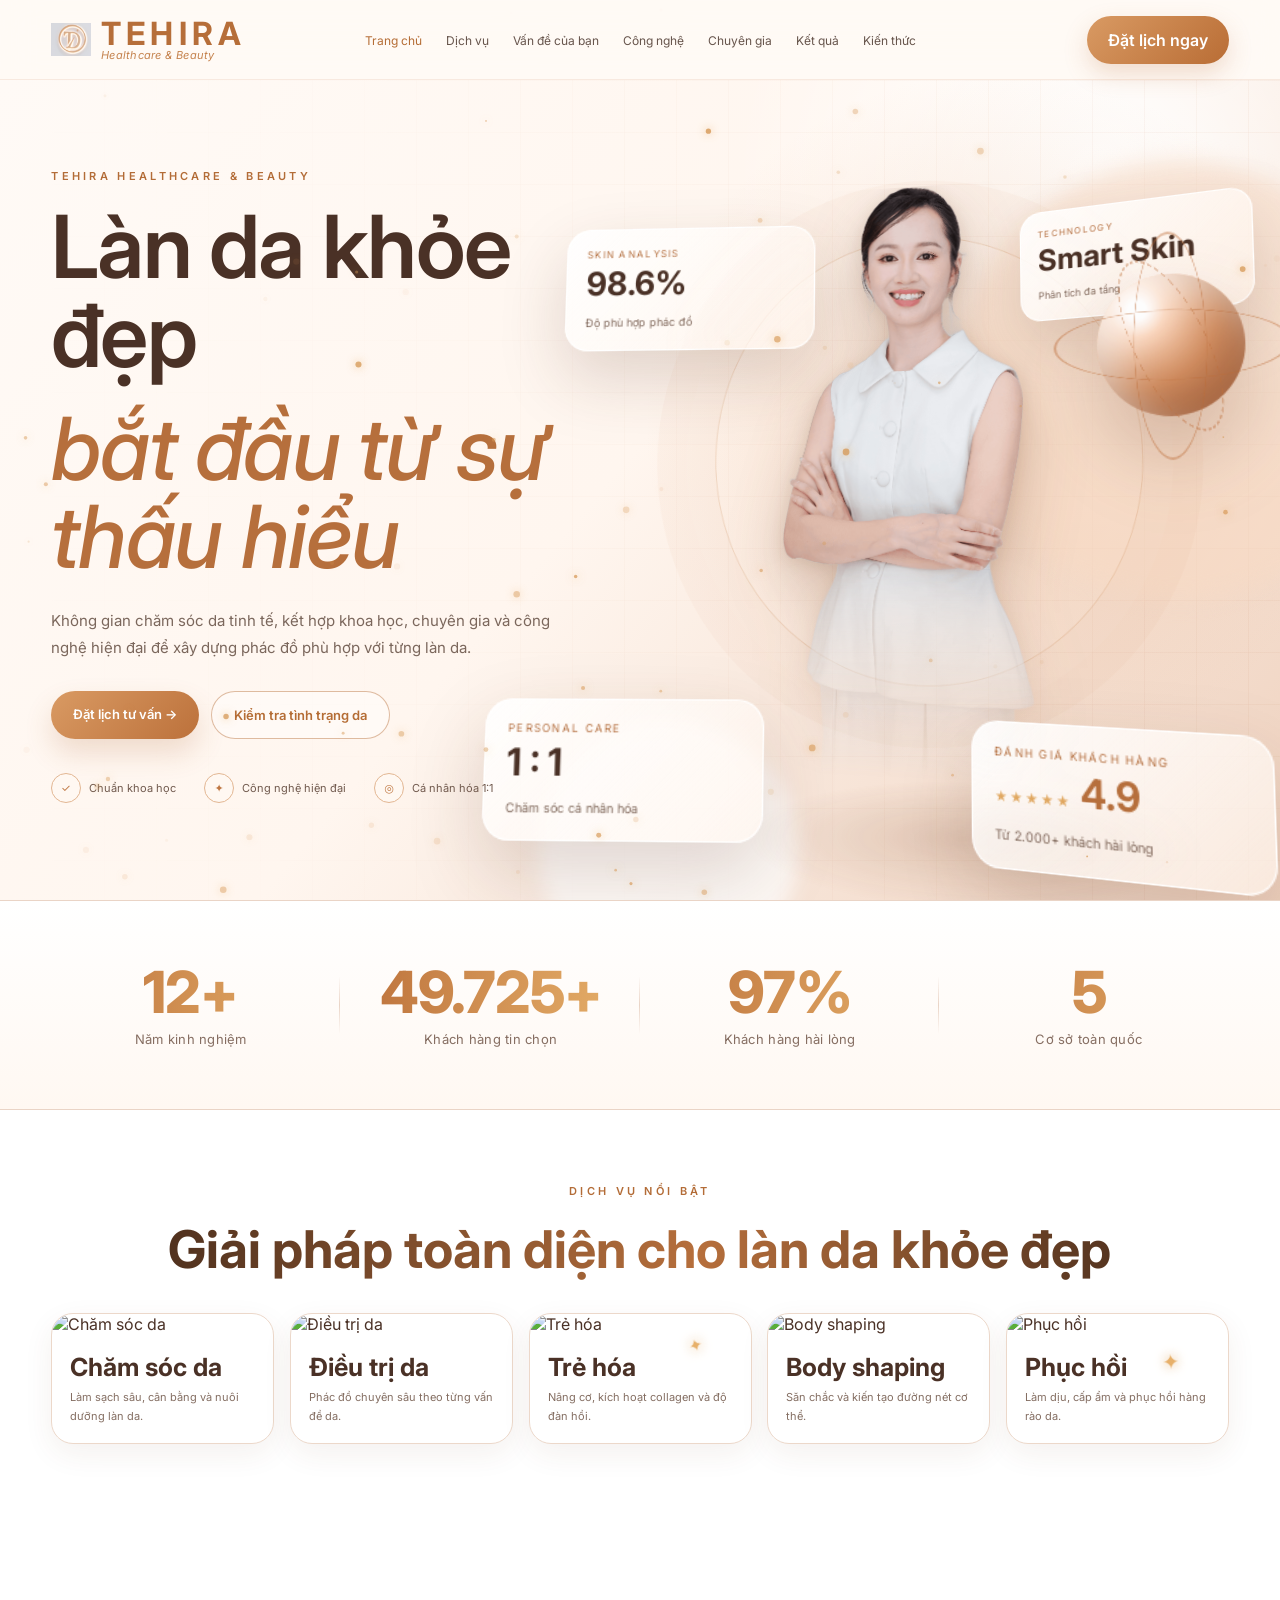
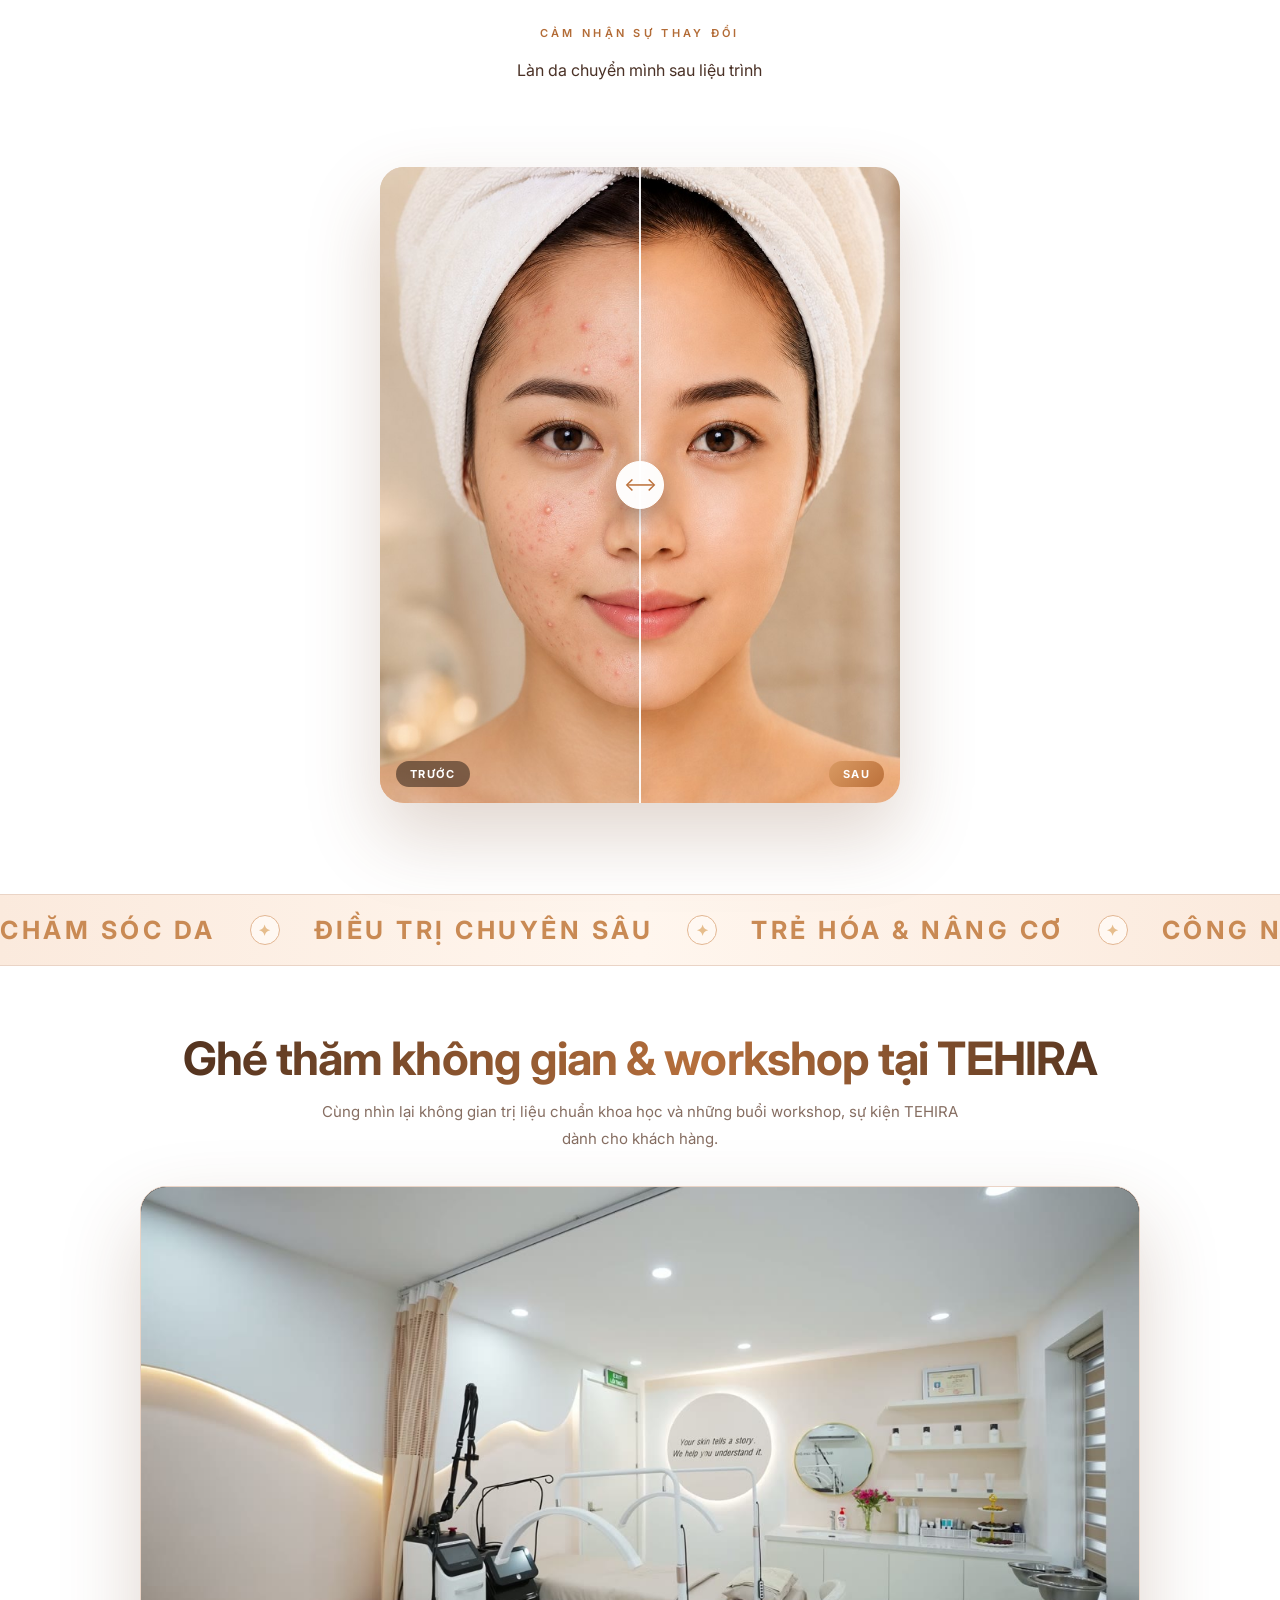
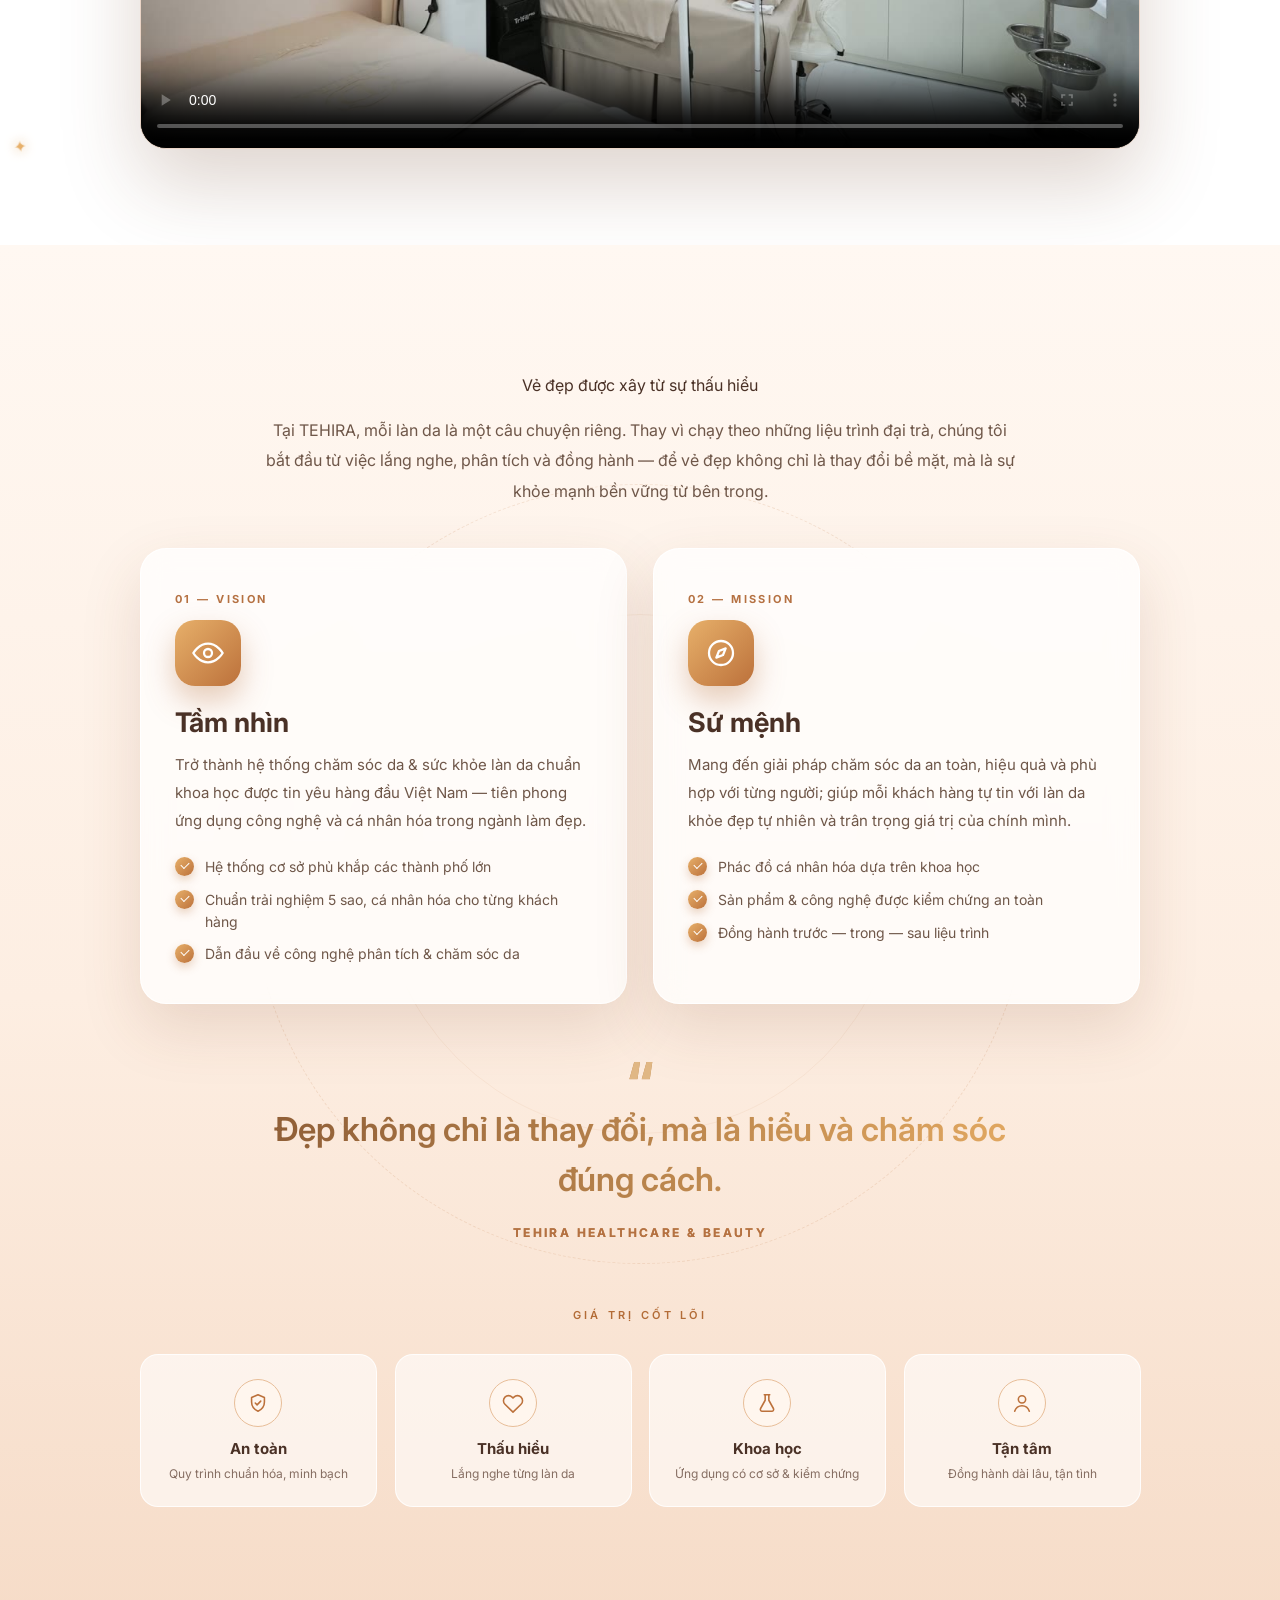
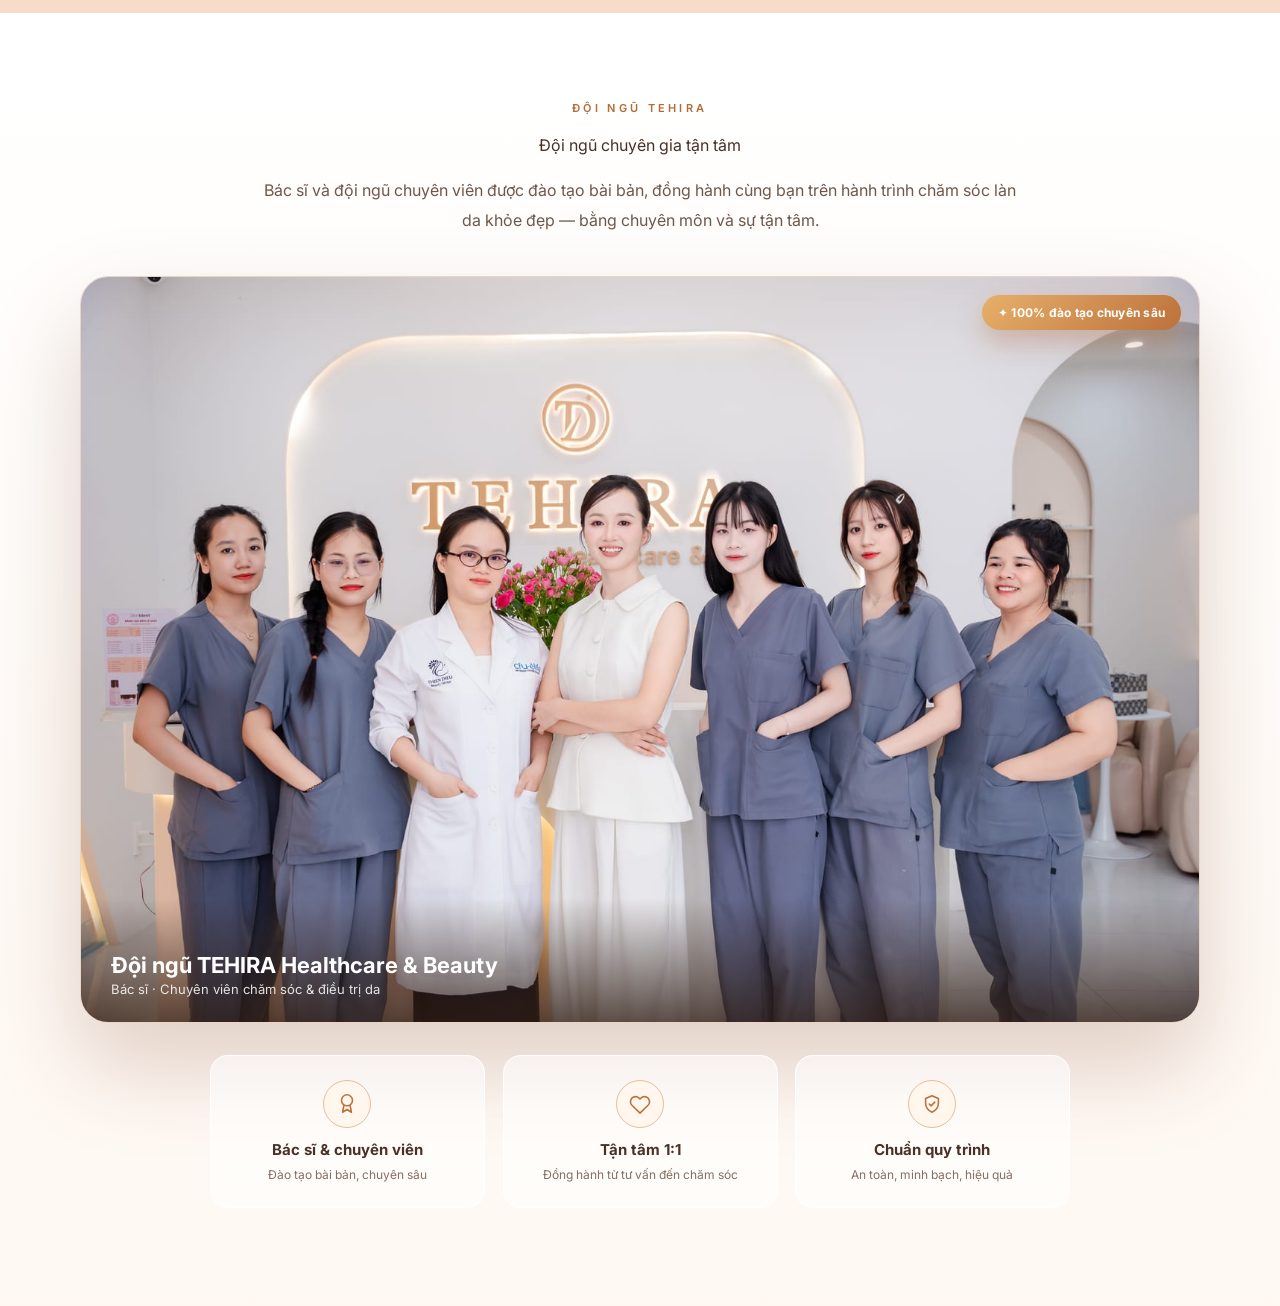
==== commit 5f7e6141: "Doi fallback font tu serif sang sans-serif (tranh lo chu serif khi Inter chua tai)" ====
--- a/index.html
+++ b/index.html
@@ -10,7 +10,7 @@
 *{box-sizing:border-box} html,body{margin:0;background:var(--ivory);color:var(--brown);font-family:'Inter',system-ui,Arial,sans-serif} body{overflow-x:clip}
 a{text-decoration:none;color:inherit}.container{width:min(1420px,92vw);margin:auto}
 .header{height:80px;display:flex;align-items:center;border-bottom:1px solid rgba(201,137,84,.14);background:rgba(255,250,246,.9);backdrop-filter:blur(18px);position:sticky;top:0;z-index:100}
-.nav{display:flex;align-items:center;gap:28px;position:relative;justify-content:space-between}.brand{display:flex;align-items:center;gap:10px}.brand img{width:40px;height:40px;object-fit:contain}.brand b{font-family:'Inter',Georgia,serif;font-weight:700;font-size:32px;letter-spacing:.16em;color:#b66e39;line-height:1}.brand small{display:block;font-family:'Inter',Georgia,serif;font-style:italic;font-size:11px;letter-spacing:.02em;color:#c5834e;margin-top:-2px}
+.nav{display:flex;align-items:center;gap:28px;position:relative;justify-content:space-between}.brand{display:flex;align-items:center;gap:10px}.brand img{width:40px;height:40px;object-fit:contain}.brand b{font-family:'Inter',system-ui,sans-serif;font-weight:700;font-size:32px;letter-spacing:.16em;color:#b66e39;line-height:1}.brand small{display:block;font-family:'Inter',system-ui,sans-serif;font-style:italic;font-size:11px;letter-spacing:.02em;color:#c5834e;margin-top:-2px}
 .links{display:flex;gap:24px;font-size:12px;color:#67554c;position:absolute;left:50%;top:50%;transform:translate(-50%,-50%)}.links a:first-child{color:#b56d35}.book{padding:14px 21px;border-radius:999px;background:linear-gradient(135deg,#d99a63,#b96d35);color:#fff;font-weight:600;box-shadow:0 10px 25px rgba(185,109,53,.22)}.hamb{display:none;border:0;background:transparent;font-size:26px;color:var(--brown);cursor:pointer;line-height:1;padding:4px 8px}
 .hero{min-height:calc(100vh - 80px);display:flex;align-items:center;position:relative;isolation:isolate;overflow:hidden;background:
 radial-gradient(circle at 78% 42%,rgba(232,173,128,.30),transparent 32%),
@@ -18,7 +18,7 @@
 linear-gradient(130deg,#fffaf6 0%,#fff6ef 48%,#efd2bf 100%)}
 .hero:before{content:"";position:absolute;inset:0;background-image:linear-gradient(rgba(188,113,61,.05) 1px,transparent 1px),linear-gradient(90deg,rgba(188,113,61,.05) 1px,transparent 1px);background-size:52px 52px;mask-image:linear-gradient(90deg,transparent 0,rgba(0,0,0,.4) 45%,#000 100%);z-index:-2}
 .blob{position:absolute;border-radius:50%;filter:blur(10px);pointer-events:none}.blob.a{width:440px;height:440px;right:-120px;top:80px;background:rgba(247,219,197,.55)}.blob.b{width:260px;height:260px;left:42%;bottom:-80px;background:rgba(255,255,255,.75)}
-.grid{display:grid;grid-template-columns:.9fr 1.1fr;gap:44px;align-items:center;padding:64px 0 72px}.copy{position:relative;z-index:12}.eyebrow{font-size:11px;font-weight:600;letter-spacing:.30em;color:#b36c37;margin-bottom:20px}.copy h1{font-family:'Inter',Georgia,serif;font-size:clamp(60px,6.8vw,98px);font-weight:600;line-height:1.02;letter-spacing:-.02em;margin:0 0 25px}.copy h1 em{font-weight:500;color:#b66f3c;display:inline-block;margin-top:.28em}.lead{font-size:15px;line-height:1.8;max-width:620px;color:#7b675c}.actions{display:flex;gap:12px;margin-top:30px}.btn{padding:15px 22px;border-radius:999px;background:linear-gradient(135deg,#d99a63,#bc713b);color:#fff;font-weight:600;font-size:13px;box-shadow:0 14px 28px rgba(171,94,42,.19)}.btn.alt{background:rgba(255,255,255,.42);color:#b56d35;border:1px solid rgba(181,109,53,.45);box-shadow:none;backdrop-filter:blur(10px)}
+.grid{display:grid;grid-template-columns:.9fr 1.1fr;gap:44px;align-items:center;padding:64px 0 72px}.copy{position:relative;z-index:12}.eyebrow{font-size:11px;font-weight:600;letter-spacing:.30em;color:#b36c37;margin-bottom:20px}.copy h1{font-family:'Inter',system-ui,sans-serif;font-size:clamp(60px,6.8vw,98px);font-weight:600;line-height:1.02;letter-spacing:-.02em;margin:0 0 25px}.copy h1 em{font-weight:500;color:#b66f3c;display:inline-block;margin-top:.28em}.lead{font-size:15px;line-height:1.8;max-width:620px;color:#7b675c}.actions{display:flex;gap:12px;margin-top:30px}.btn{padding:15px 22px;border-radius:999px;background:linear-gradient(135deg,#d99a63,#bc713b);color:#fff;font-weight:600;font-size:13px;box-shadow:0 14px 28px rgba(171,94,42,.19)}.btn.alt{background:rgba(255,255,255,.42);color:#b56d35;border:1px solid rgba(181,109,53,.45);box-shadow:none;backdrop-filter:blur(10px)}
 .points{display:flex;gap:28px;margin-top:34px;font-size:11px;color:#70594d}.point{display:flex;gap:8px;align-items:center}.dot{width:30px;height:30px;border:1px solid #e2b692;border-radius:50%;display:grid;place-items:center;color:#bf7742;background:#fff8f2}
 
 /* REAL, OBVIOUS CSS 3D SCENE */
@@ -191,8 +191,8 @@
     var off=document.createElement('canvas'),octx=off.getContext('2d'); off.width=W; off.height=H;
     octx.fillStyle='#000'; octx.textAlign='center'; octx.textBaseline='middle';
     try{octx.letterSpacing=(0.09*H/230*dpr)+'px';}catch(_){}
-    var fs=Math.floor(H*0.72); octx.font="700 "+fs+"px 'Inter',Georgia,serif";
-    while(octx.measureText('TEHIRA').width>W*0.9 && fs>10){fs-=4;octx.font="700 "+fs+"px 'Inter',Georgia,serif";}
+    var fs=Math.floor(H*0.72); octx.font="700 "+fs+"px 'Inter',system-ui,sans-serif";
+    while(octx.measureText('TEHIRA').width>W*0.9 && fs>10){fs-=4;octx.font="700 "+fs+"px 'Inter',system-ui,sans-serif";}
     octx.fillText('TEHIRA',W/2,H/2);
     var data=octx.getImageData(0,0,W,H).data, targets=[], step=Math.max(3,Math.floor(5*dpr));
     for(var y=0;y<H;y+=step)for(var x=0;x<W;x+=step){ if(data[(y*W+x)*4+3]>128) targets.push([x,y]); }
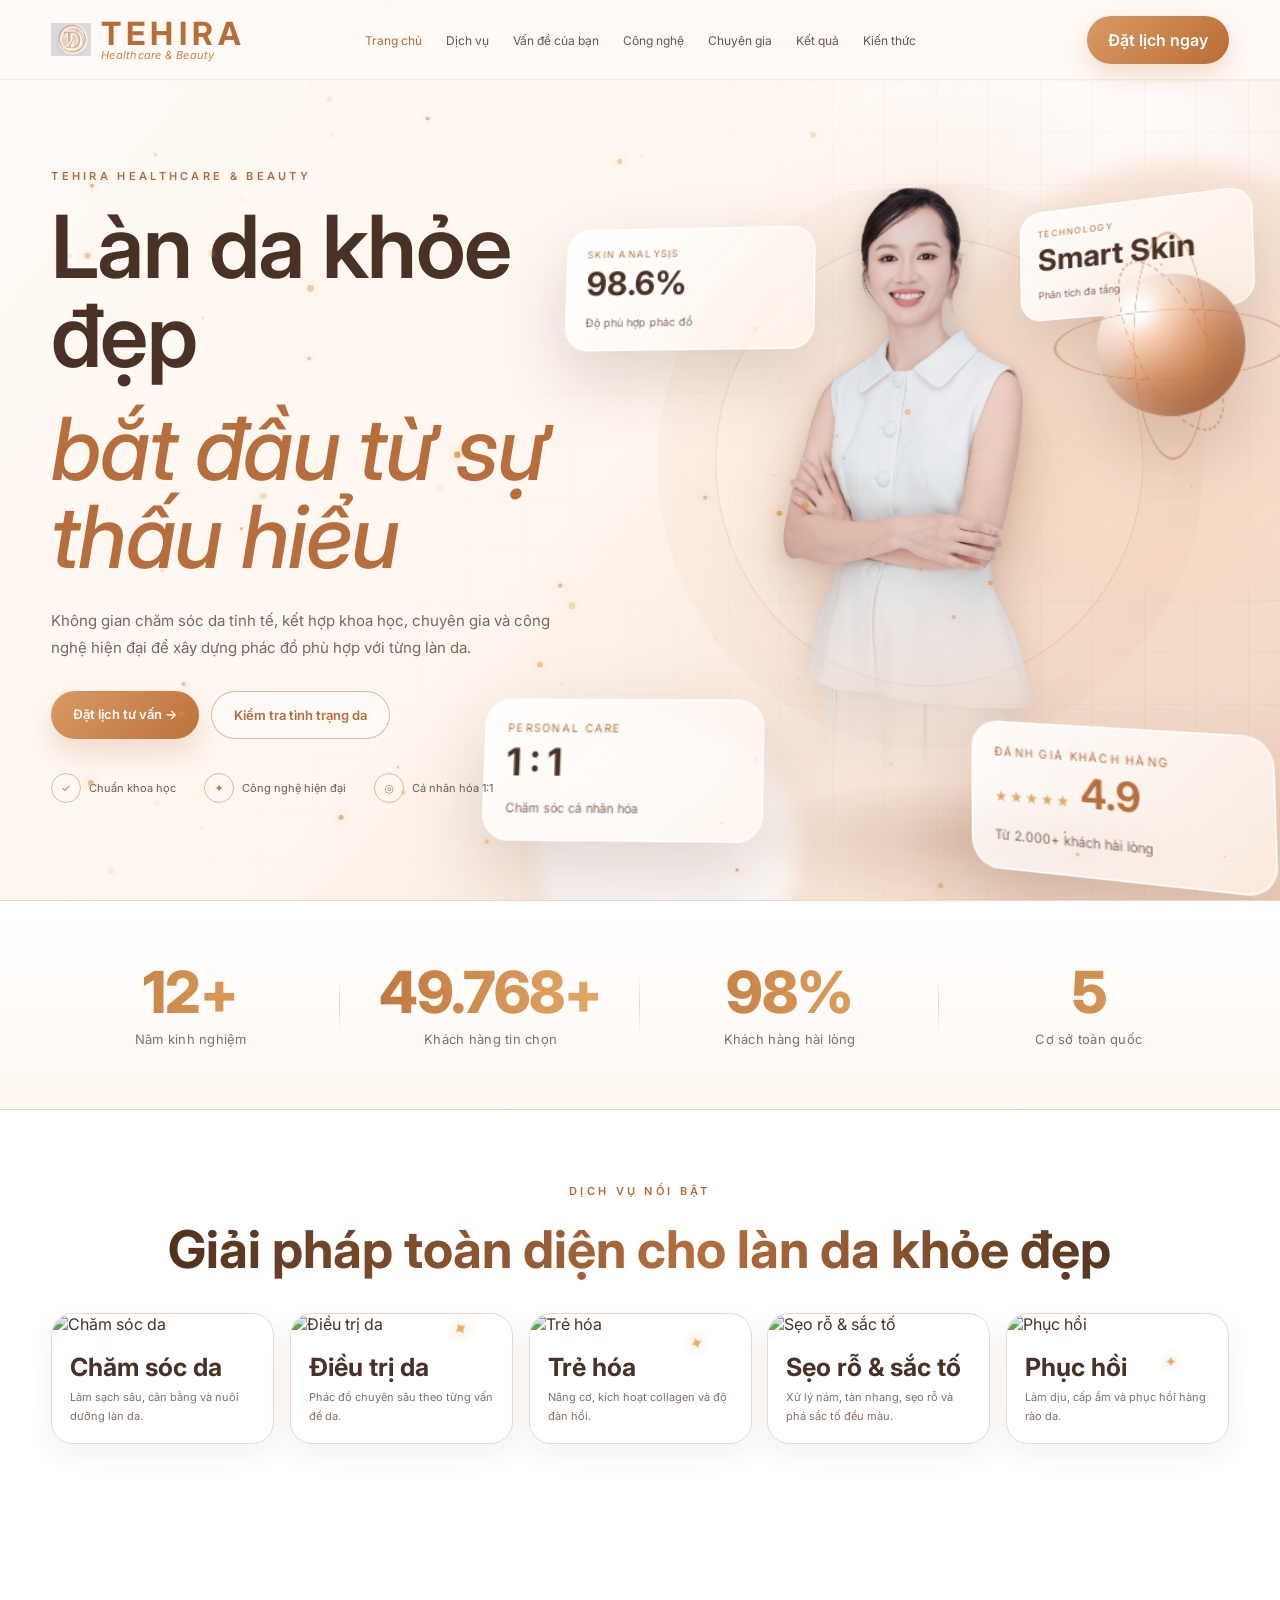
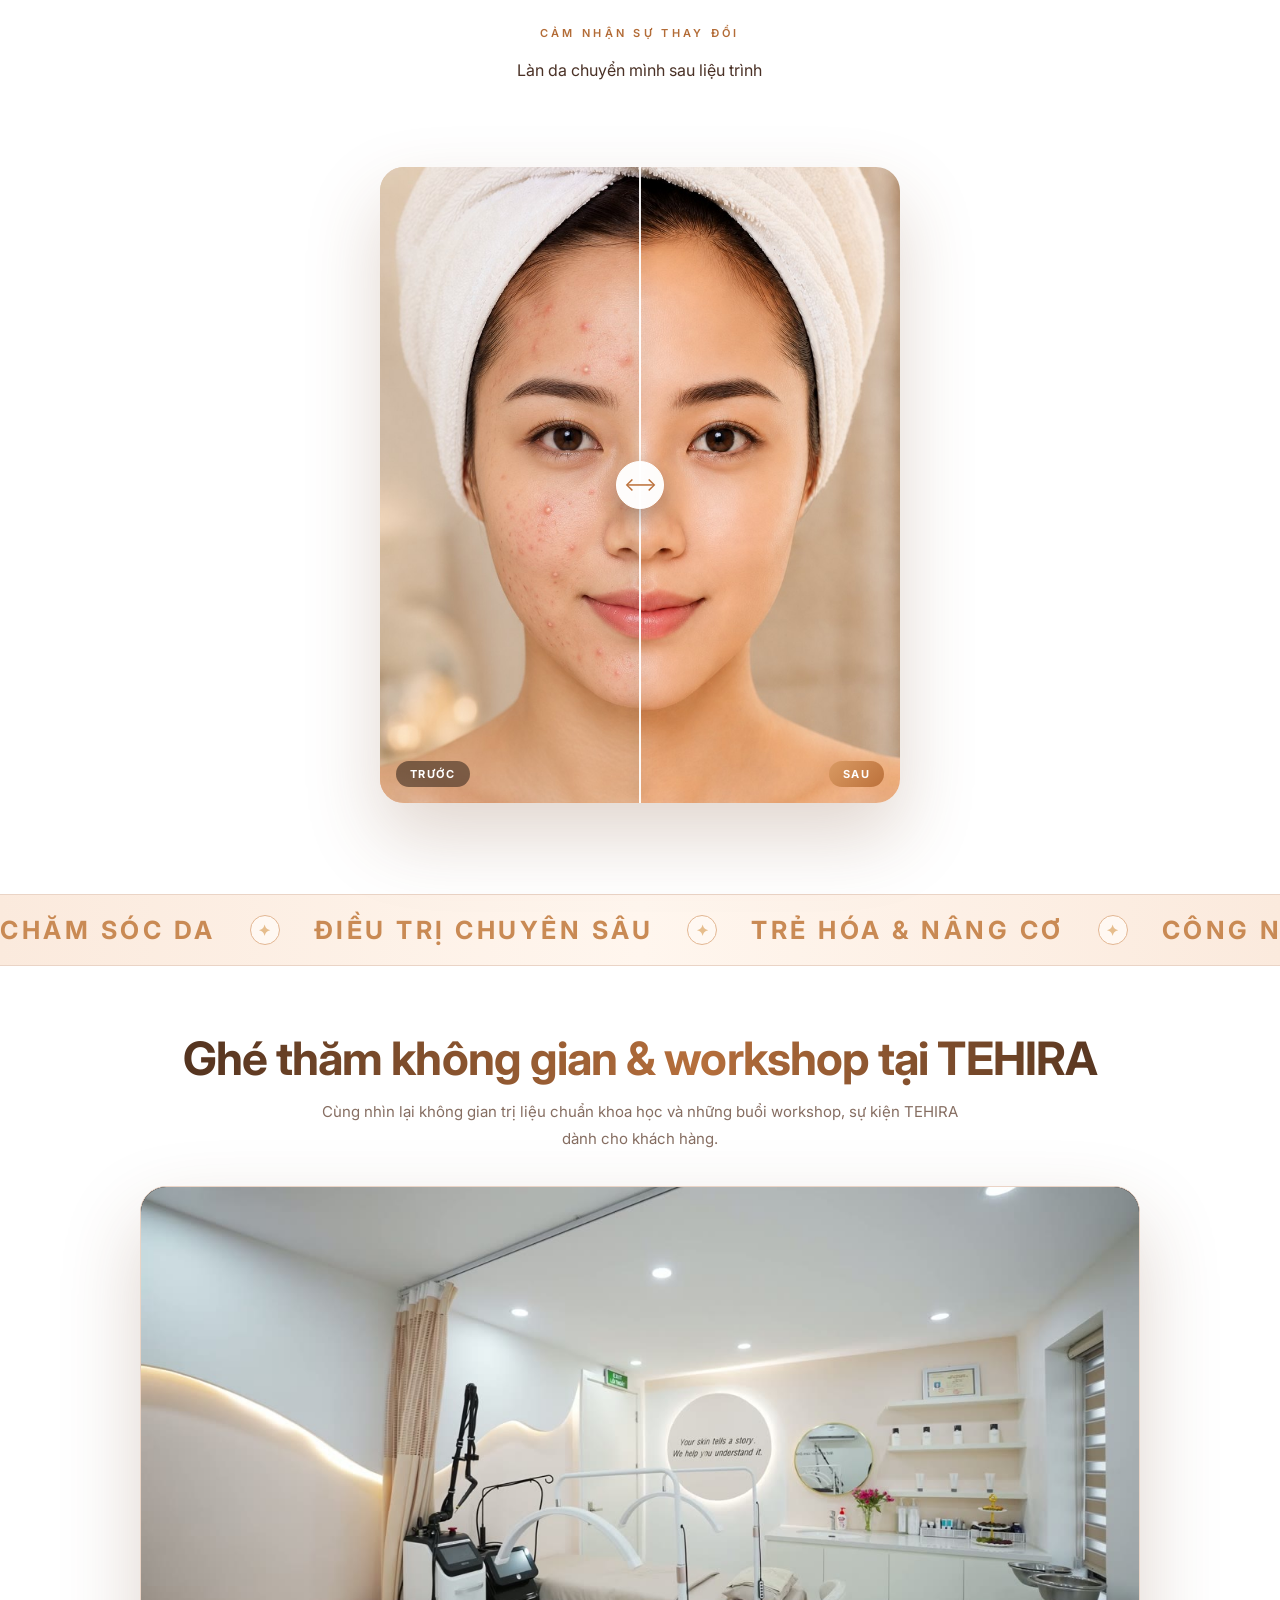
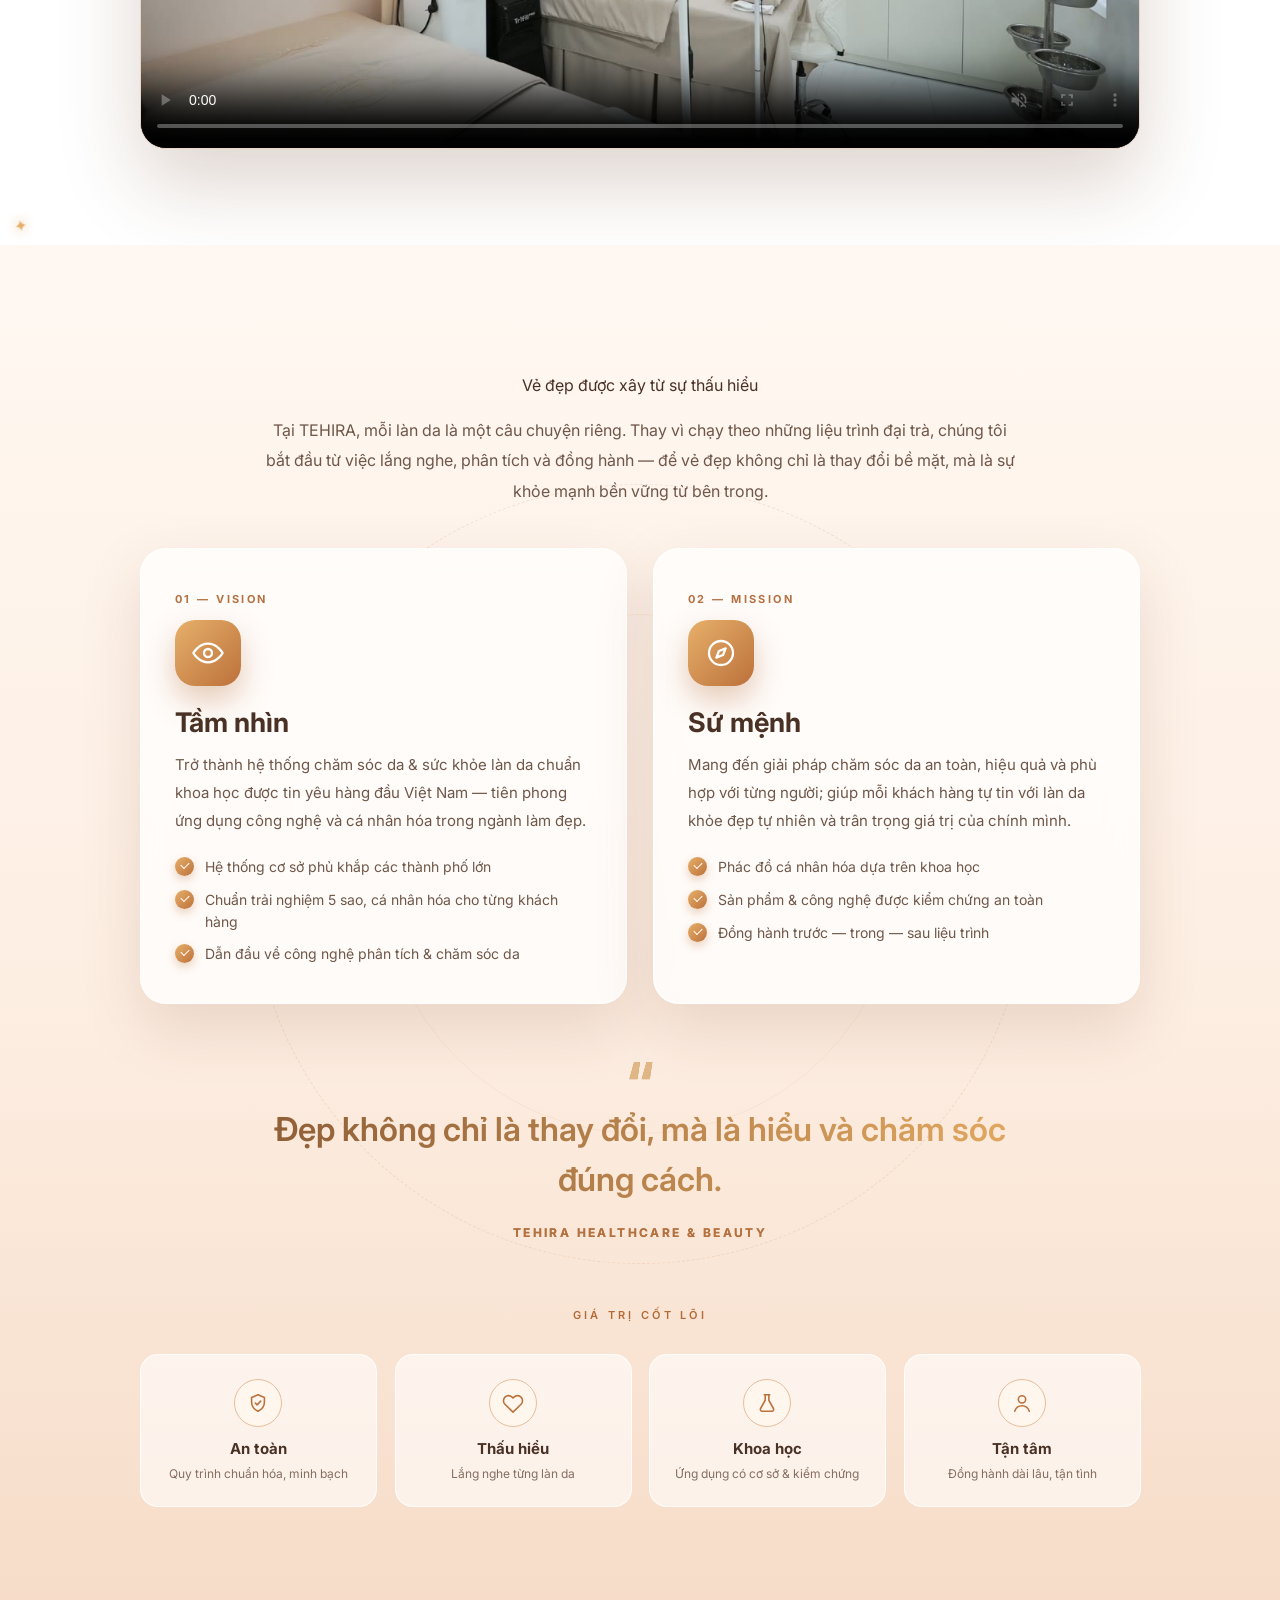
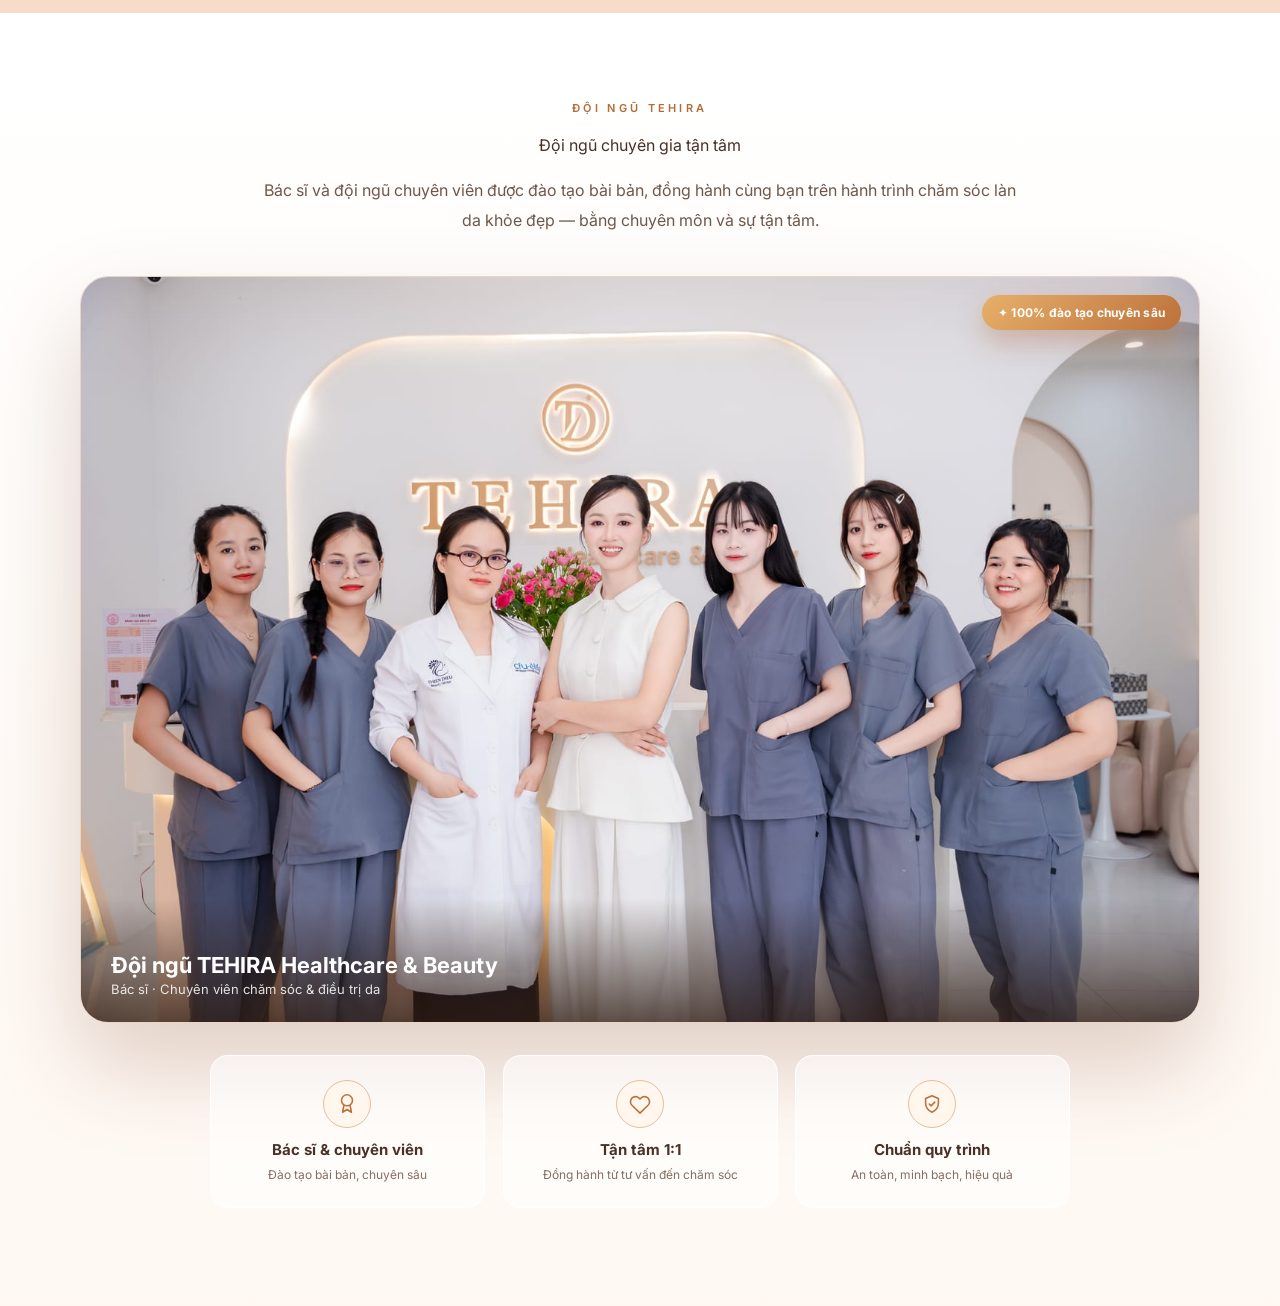
==== commit 506594f8: "Thay dich vu bang dich vu that TEHIRA, bo Body shaping toan site (van-de, dich-vu, index, dat-lich, " ====
--- a/index.html
+++ b/index.html
@@ -247,7 +247,7 @@
 <div class="service" data-reveal="scale" data-delay="0"><img src="https://images.unsplash.com/photo-1570172619644-dfd03ed5d881?auto=format&fit=crop&w=900&q=86" alt="Chăm sóc da" loading="lazy"><div><h3>Chăm sóc da</h3><p>Làm sạch sâu, cân bằng và nuôi dưỡng làn da.</p></div></div>
 <div class="service" data-reveal="scale" data-delay="90"><img src="https://images.unsplash.com/photo-1616394584738-fc6e612e71b9?auto=format&fit=crop&w=900&q=86" alt="Điều trị da" loading="lazy"><div><h3>Điều trị da</h3><p>Phác đồ chuyên sâu theo từng vấn đề da.</p></div></div>
 <div class="service" data-reveal="scale" data-delay="180"><img src="https://images.unsplash.com/photo-1544005313-94ddf0286df2?auto=format&fit=crop&w=900&q=86" alt="Trẻ hóa" loading="lazy"><div><h3>Trẻ hóa</h3><p>Nâng cơ, kích hoạt collagen và độ đàn hồi.</p></div></div>
-<div class="service" data-reveal="scale" data-delay="270"><img src="https://images.unsplash.com/photo-1600334129128-685c5582fd35?auto=format&fit=crop&w=900&q=86" alt="Body shaping" loading="lazy"><div><h3>Body shaping</h3><p>Săn chắc và kiến tạo đường nét cơ thể.</p></div></div>
+<div class="service" data-reveal="scale" data-delay="270"><img src="https://images.unsplash.com/photo-1544005313-94ddf0286df2?auto=format&fit=crop&w=900&q=86" alt="Sẹo rỗ & sắc tố" loading="lazy"><div><h3>Sẹo rỗ & sắc tố</h3><p>Xử lý nám, tàn nhang, sẹo rỗ và phá sắc tố đều màu.</p></div></div>
 <div class="service" data-reveal="scale" data-delay="360"><img src="https://images.unsplash.com/photo-1544161515-4ab6ce6db874?auto=format&fit=crop&w=900&q=86" alt="Phục hồi" loading="lazy"><div><h3>Phục hồi</h3><p>Làm dịu, cấp ẩm và phục hồi hàng rào da.</p></div></div>
 </div></div></section>
 <section class="ba-sec">
